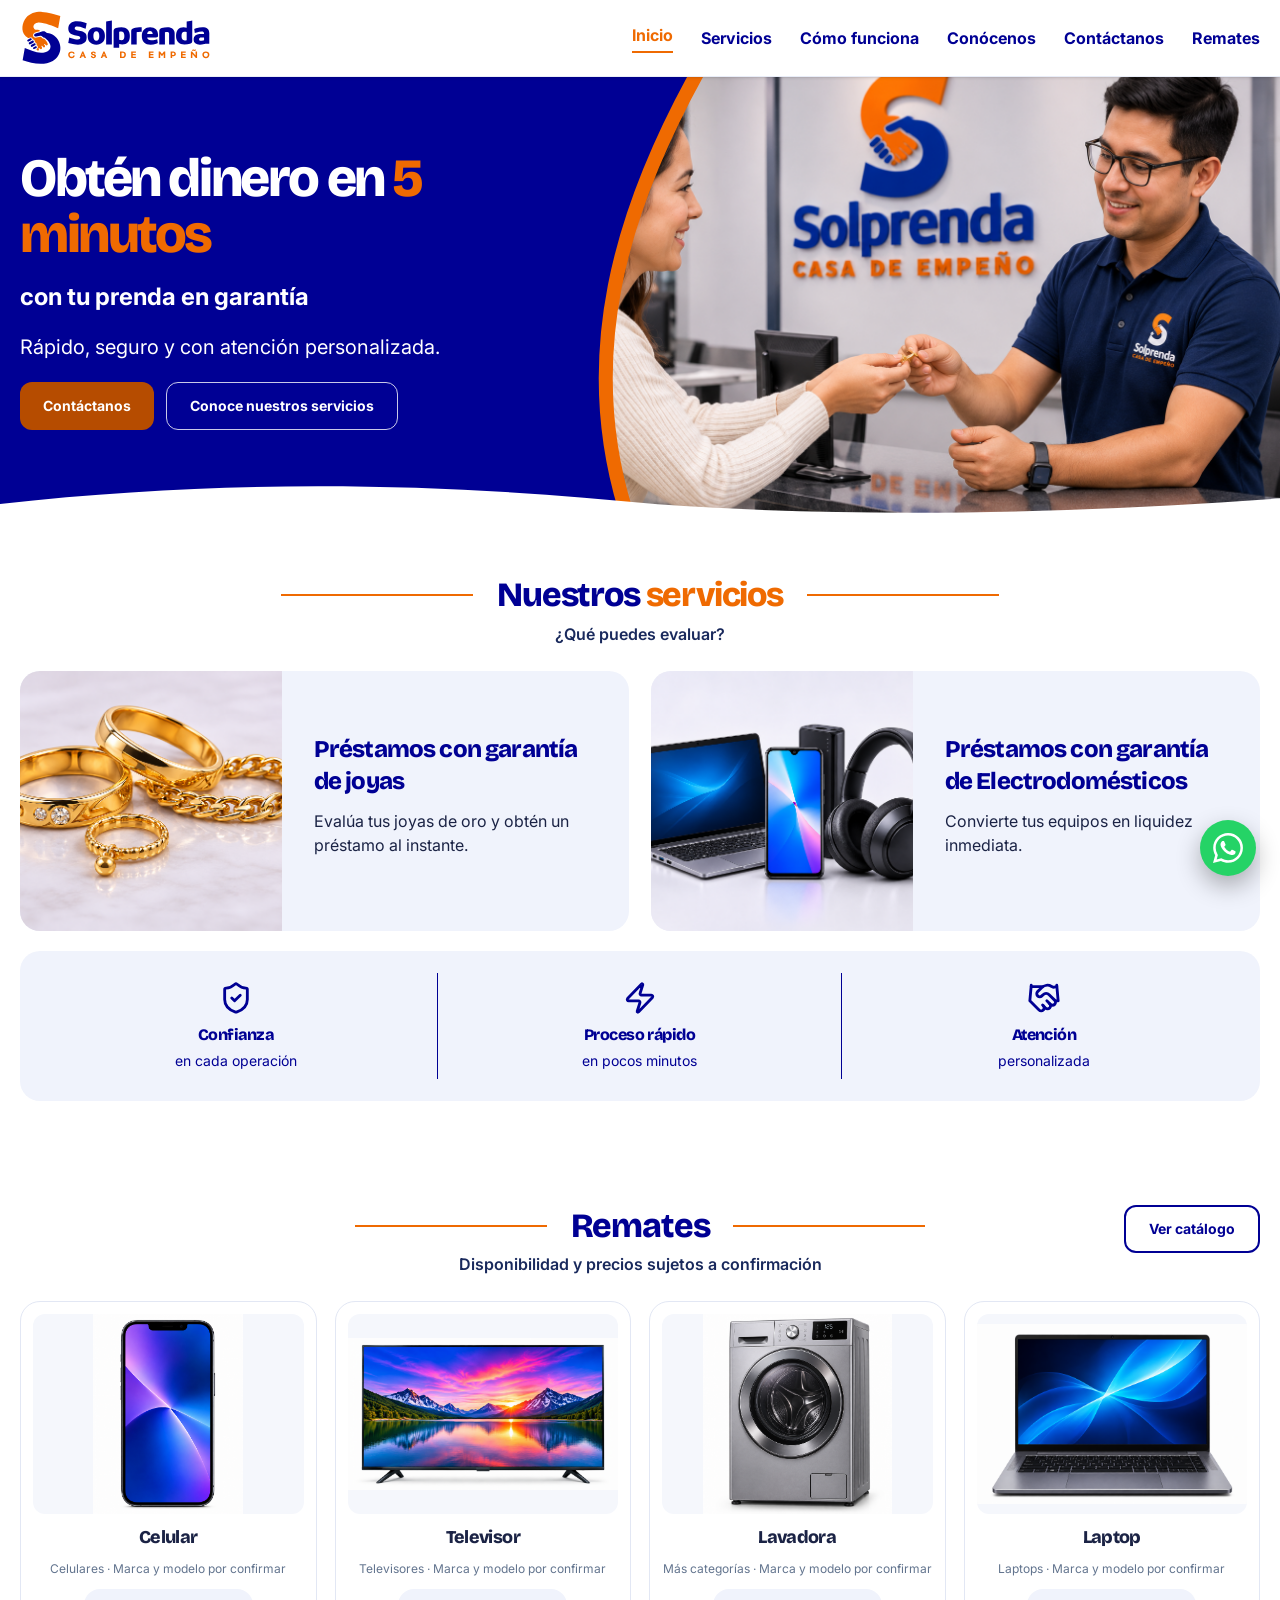
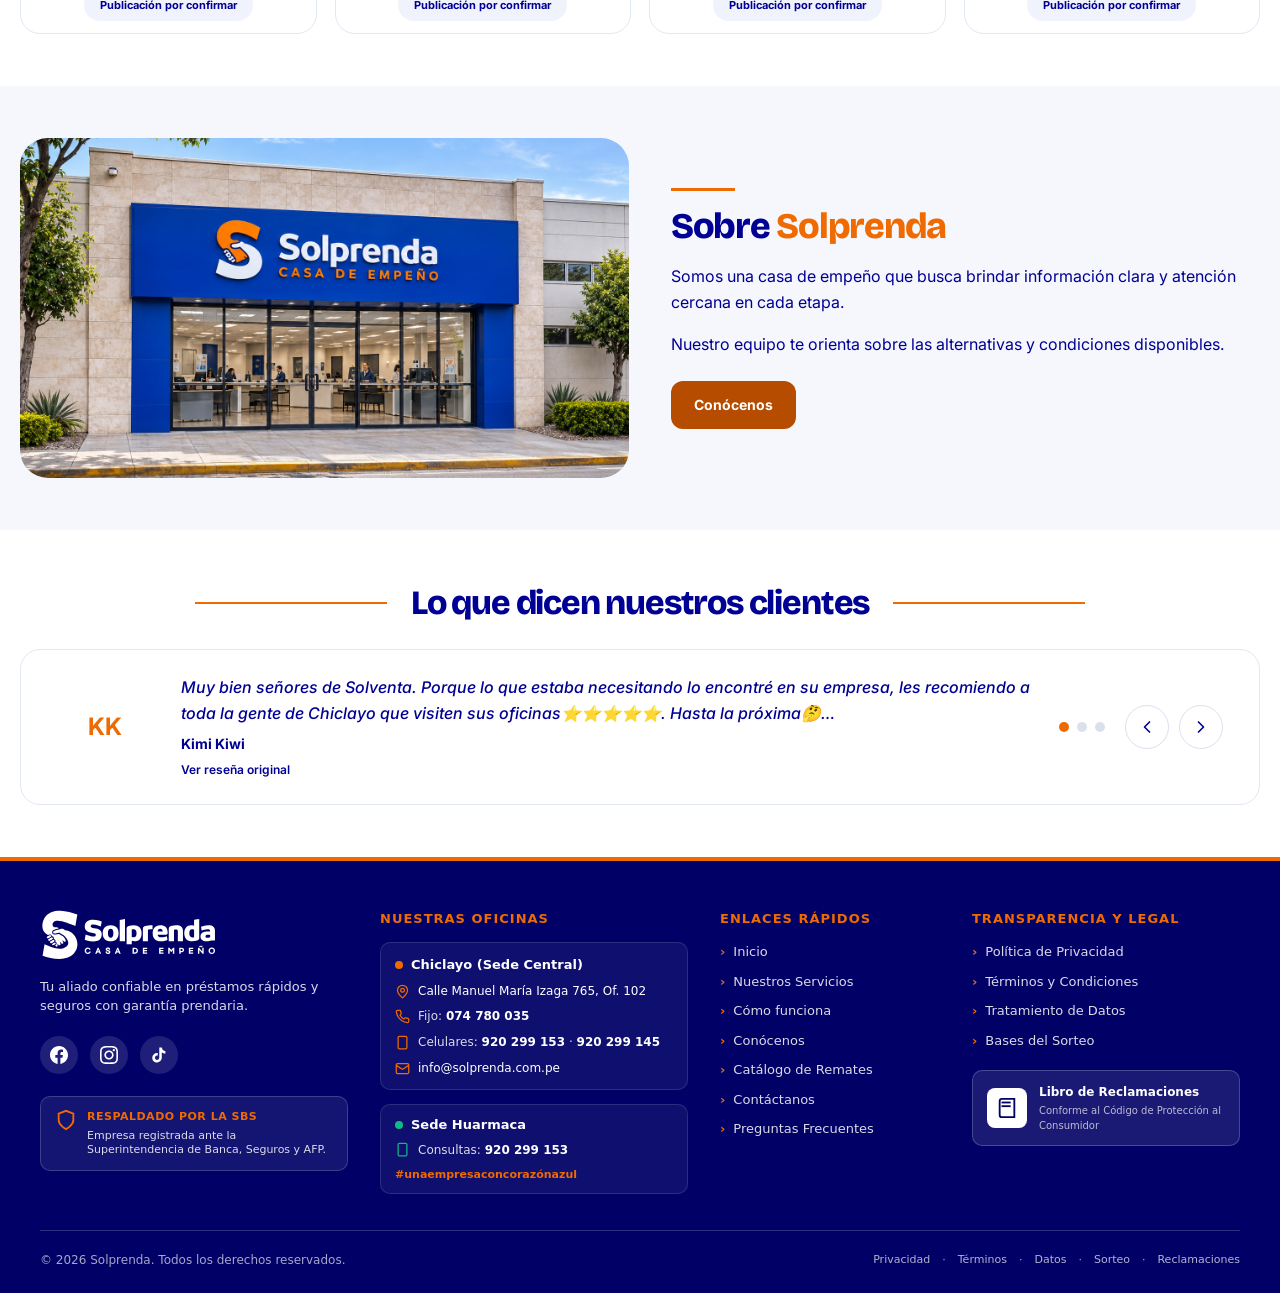
==== index.html @ 3ddfdcf8 "first commit" ====
<!DOCTYPE html><html lang="es-PE"> <head><meta charset="utf-8"><meta name="viewport" content="width=device-width,initial-scale=1"><meta name="description" content="Solprenda, casa de empeño. Conoce nuestros servicios y oficinas en Chiclayo."><meta name="theme-color" content="#000094"><link rel="icon" type="image/svg+xml" href="/images/ISOTIPO_S_color_blanco.svg"><title>Inicio | Solprenda</title><link rel="stylesheet" href="/_astro/como-funciona.B5iqqjGt.css">
<style>section[data-astro-cid-bbe6dxrz].hero{min-height:445px}section[data-astro-cid-bbe6dxrz].hero:after{display:none!important;content:none!important}.hero[data-astro-cid-bbe6dxrz] .hero-image[data-astro-cid-bbe6dxrz]{left:44%}.hero-divider-curve[data-astro-cid-bbe6dxrz]{position:absolute;inset:0;width:100%;height:100%;pointer-events:none;z-index:2;display:block}.hero-divider-fill[data-astro-cid-bbe6dxrz]{fill:var(--color-brand)}.hero-divider-line[data-astro-cid-bbe6dxrz]{stroke:var(--color-orange);stroke-width:14px;vector-effect:non-scaling-stroke}.hero[data-astro-cid-bbe6dxrz] .hero-content[data-astro-cid-bbe6dxrz]{min-height:445px;padding-top:40px;padding-bottom:58px}.hero-bottom-wave[data-astro-cid-bbe6dxrz]{position:absolute;bottom:-1px;left:0;width:100%;height:52px;pointer-events:none;z-index:4;display:block}@media(max-width:1024px){section[data-astro-cid-bbe6dxrz].hero{min-height:435px}.hero[data-astro-cid-bbe6dxrz] .hero-content[data-astro-cid-bbe6dxrz]{min-height:435px;padding-top:36px;padding-bottom:52px}.hero-bottom-wave[data-astro-cid-bbe6dxrz]{height:46px}.hero-divider-line[data-astro-cid-bbe6dxrz]{stroke-width:12px}}@media(max-width:768px){section[data-astro-cid-bbe6dxrz].hero{min-height:420px}.hero[data-astro-cid-bbe6dxrz] .hero-content[data-astro-cid-bbe6dxrz]{min-height:420px;padding-top:32px;padding-bottom:48px}.hero-bottom-wave[data-astro-cid-bbe6dxrz]{height:38px}.hero-divider-line[data-astro-cid-bbe6dxrz]{stroke-width:10px}}@media(max-width:680px){section[data-astro-cid-bbe6dxrz].hero{min-height:auto}.hero[data-astro-cid-bbe6dxrz] .hero-image[data-astro-cid-bbe6dxrz]{left:auto}.hero-divider-curve[data-astro-cid-bbe6dxrz]{display:none}.hero[data-astro-cid-bbe6dxrz] .hero-content[data-astro-cid-bbe6dxrz]{min-height:unset;padding-top:36px;padding-bottom:50px}.hero-bottom-wave[data-astro-cid-bbe6dxrz]{height:24px}}
</style></head> <body> <a href="#main" class="sr-only focus:not-sr-only focus:absolute focus:z-100 focus:bg-white focus:p-4">
Saltar al contenido
</a> <header class="site-header sticky top-0 z-50 bg-white border-b border-[#e9edf8] shadow-sm"> <div class="container-site flex h-19 items-center justify-between gap-5"> <a href="/" aria-label="Solprenda, ir al inicio" class="shrink-0"> <img src="/images/A_positivo_color_horizontal.svg" alt="Solprenda — Casa de empeño" class="w-45 lg:w-48.75 h-auto"> </a> <nav class="desktop-nav hidden lg:flex items-center gap-5 xl:gap-7" aria-label="Navegación principal"> <a href="/" aria-current="page" class="text-[14px] xl:text-[15px] font-bold text-brand hover:text-orange transition-colors text-orange border-b-2 border-orange pb-1">Inicio</a><a href="/servicios/" class="text-[14px] xl:text-[15px] font-bold text-brand hover:text-orange transition-colors">Servicios</a><a href="/como-funciona/" class="text-[14px] xl:text-[15px] font-bold text-brand hover:text-orange transition-colors">Cómo funciona</a><a href="/conocenos/" class="text-[14px] xl:text-[15px] font-bold text-brand hover:text-orange transition-colors">Conócenos</a><a href="/contactanos/" class="text-[14px] xl:text-[15px] font-bold text-brand hover:text-orange transition-colors">Contáctanos</a><a href="/remates/" class="text-[14px] xl:text-[15px] font-bold text-brand hover:text-orange transition-colors">Remates</a> </nav> <button id="menu-toggle" class="lg:hidden flex size-11 items-center justify-center rounded-xl bg-mist text-brand" aria-expanded="false" aria-controls="mobile-nav" aria-label="Abrir navegación"><svg xmlns="http://www.w3.org/2000/svg" stroke-width="2" width="26" height="26" stroke="currentColor" stroke-linecap="round" stroke-linejoin="round" fill="none" viewBox="0 0 24 24" strokeWidth="2" aria-hidden="true" class="lucide lucide-menu">  <path d="M4 5h16"></path> <path d="M4 12h16"></path> <path d="M4 19h16"></path>  </svg></button> </div> <nav id="mobile-nav" class="hidden lg:hidden bg-white border-t border-[#edf0f8] shadow-lg" aria-label="Navegación móvil"> <div class="container-site flex flex-col py-3"> <a href="/" class="px-3 py-3 font-bold text-brand border-b border-[#e8edf8] text-orange"> Inicio</a><a href="/servicios/" class="px-3 py-3 font-bold text-brand border-b border-[#e8edf8]"> Servicios</a><a href="/como-funciona/" class="px-3 py-3 font-bold text-brand border-b border-[#e8edf8]"> Cómo funciona</a><a href="/conocenos/" class="px-3 py-3 font-bold text-brand border-b border-[#e8edf8]"> Conócenos</a><a href="/contactanos/" class="px-3 py-3 font-bold text-brand border-b border-[#e8edf8]"> Contáctanos</a><a href="/remates/" class="px-3 py-3 font-bold text-brand border-b border-[#e8edf8]"> Remates</a> <a href="/contactanos/" class="btn btn-primary my-3">
Contáctanos
</a> </div> </nav> </header> <script type="module">const t=document.getElementById("menu-toggle"),n=document.getElementById("mobile-nav");t?.addEventListener("click",()=>{const e=t.getAttribute("aria-expanded")==="true";t.setAttribute("aria-expanded",String(!e)),n?.classList.toggle("hidden",e),t.setAttribute("aria-label",e?"Abrir navegación":"Cerrar navegación")});document.addEventListener("keydown",e=>{e.key==="Escape"&&(n?.classList.add("hidden"),t?.setAttribute("aria-expanded","false"))});</script> <main id="main">  <section class="hero" aria-labelledby="hero-title" data-astro-cid-bbe6dxrz> <div class="hero-image" style="background-image:url('/images/01-hero-photograph.png')" role="img" aria-label="Imagen ilustrativa relacionada con Solprenda" data-astro-cid-bbe6dxrz></div> <svg class="hero-divider-curve" viewBox="0 0 1440 445" fill="none" xmlns="http://www.w3.org/2000/svg" preserveAspectRatio="none" aria-hidden="true" focusable="false" data-astro-cid-bbe6dxrz> <path class="hero-divider-fill" d="M0,0 L785,-5 C702,128 644,282 710,450 L0,450 Z" data-astro-cid-bbe6dxrz></path> <path class="hero-divider-line" d="M785,-5 C702,128 644,282 710,450" fill="none" data-astro-cid-bbe6dxrz></path> </svg> <div class="container-site hero-content" data-astro-cid-bbe6dxrz> <div class="hero-copy" data-astro-cid-bbe6dxrz>  <h1 id="hero-title" data-astro-cid-bbe6dxrz> Obtén dinero en   <span class="orange" data-astro-cid-bbe6dxrz>5 minutos</span> </h1><p class="font-bold text-[clamp(17px,2vw,24px)]!" data-astro-cid-bbe6dxrz>con tu prenda en garantía</p><p data-astro-cid-bbe6dxrz>Rápido, seguro y con atención personalizada.</p><div class="flex flex-wrap gap-3 mt-5" data-astro-cid-bbe6dxrz>  <a href="/contactanos/" class="btn btn-primary"> Contáctanos  </a> <a href="/servicios/" class="btn btn-hero"> 
Conoce nuestros servicios
  </a>  </div> </div> </div> <svg class="hero-bottom-wave" viewBox="0 0 1440 60" fill="none" xmlns="http://www.w3.org/2000/svg" preserveAspectRatio="none" aria-hidden="true" focusable="false" data-astro-cid-bbe6dxrz> <path d="M0,38 C280,6 520,16 740,38.5 C960,54 1200,50 1440,31.5 L1440,60 L0,60 Z" fill="#ffffff" data-astro-cid-bbe6dxrz></path> </svg> </section>  <section class="container-site section-space"> <div class="mb-6"> <h2 class="
        section-heading 
        heading-font 
        text-2xl 
        md:text-[34px] 
        leading-tight 
        text-brand"> <span>Nuestros <span class="orange">servicios</span></span> </h2> <p class="section-subtitle text-sm md:text-base">¿Qué puedes evaluar?</p> </div> <div class="grid-two"> <article class="card-soft overflow-hidden grid md:grid-cols-[43%_57%]"> <div class="service-media min-h-51.25 md:min-h-65"> <img class="responsive-image" src="/images/01-servicio-joyas-photograph.png" alt="Imagen ilustrativa de Préstamos con garantía de joyas" loading="lazy"> </div> <div class="p-6 md:p-8 flex flex-col justify-center"> <div class="flex items-center gap-3 mb-3"> <h3 class="heading-font text-xl md:text-2xl text-brand">Préstamos con garantía de joyas</h3> </div><p class="text-sm md:text-base mb-3">Evalúa tus joyas de oro y obtén un préstamo al instante.</p> </div> </article> <article class="card-soft overflow-hidden grid md:grid-cols-[43%_57%]"> <div class="service-media min-h-51.25 md:min-h-65"> <img class="responsive-image" src="/images/01-servicio-electrodom-sticos-photograph.png" alt="Imagen ilustrativa de Préstamos con garantía de Electrodomésticos" loading="lazy"> </div> <div class="p-6 md:p-8 flex flex-col justify-center"> <div class="flex items-center gap-3 mb-3"> <h3 class="heading-font text-xl md:text-2xl text-brand">Préstamos con garantía de Electrodomésticos</h3> </div><p class="text-sm md:text-base mb-3">Convierte tus equipos en liquidez inmediata.</p> </div> </article> </div> <div class="mt-5"> <div class="text-brand feature-row" style="grid-template-columns: repeat(3, 1fr);"> <div class="flex flex-col items-center text-center py-2 px-3"> <svg xmlns="http://www.w3.org/2000/svg" stroke-width="2" width="34" height="34" stroke="currentColor" stroke-linecap="round" stroke-linejoin="round" fill="none" viewBox="0 0 24 24" strokeWidth="2" aria-hidden="true" class="lucide lucide-shield-check mb-2">  <path d="M20 13c0 5-3.5 7.5-7.66 8.95a1 1 0 0 1-.67-.01C7.5 20.5 4 18 4 13V6a1 1 0 0 1 1-1c2 0 4.5-1.2 6.24-2.72a1.17 1.17 0 0 1 1.52 0C14.51 3.81 17 5 19 5a1 1 0 0 1 1 1z"></path> <path d="m9 12 2 2 4-4"></path>  </svg> <h3 class="heading-font font-bold text-sm md:text-base">Confianza</h3> <p class="text-xs md:text-sm mt-1">en cada operación</p> </div><div class="flex flex-col items-center text-center py-2 px-3"> <svg xmlns="http://www.w3.org/2000/svg" stroke-width="2" width="34" height="34" stroke="currentColor" stroke-linecap="round" stroke-linejoin="round" fill="none" viewBox="0 0 24 24" strokeWidth="2" aria-hidden="true" class="lucide lucide-zap mb-2">  <path d="M4 14a1 1 0 0 1-.78-1.63l9.9-10.2a.5.5 0 0 1 .86.46l-1.92 6.02A1 1 0 0 0 13 10h7a1 1 0 0 1 .78 1.63l-9.9 10.2a.5.5 0 0 1-.86-.46l1.92-6.02A1 1 0 0 0 11 14z"></path>  </svg> <h3 class="heading-font font-bold text-sm md:text-base">Proceso rápido</h3> <p class="text-xs md:text-sm mt-1">en pocos minutos</p> </div><div class="flex flex-col items-center text-center py-2 px-3"> <svg xmlns="http://www.w3.org/2000/svg" stroke-width="2" width="34" height="34" stroke="currentColor" stroke-linecap="round" stroke-linejoin="round" fill="none" viewBox="0 0 24 24" strokeWidth="2" aria-hidden="true" class="lucide lucide-handshake mb-2">  <path d="m11 17 2 2a1 1 0 1 0 3-3"></path> <path d="m14 14 2.5 2.5a1 1 0 1 0 3-3l-3.88-3.88a3 3 0 0 0-4.24 0l-.88.88a1 1 0 1 1-3-3l2.81-2.81a5.79 5.79 0 0 1 7.06-.87l.47.28a2 2 0 0 0 1.42.25L21 4"></path> <path d="m21 3 1 11h-2"></path> <path d="M3 3 2 14l6.5 6.5a1 1 0 1 0 3-3"></path> <path d="M3 4h8"></path>  </svg> <h3 class="heading-font font-bold text-sm md:text-base">Atención</h3> <p class="text-xs md:text-sm mt-1">personalizada</p> </div> </div> </div> </section> <section class="container-site section-space"> <div class="relative"> <div class="mb-6"> <h2 class="
        section-heading 
        heading-font 
        text-2xl 
        md:text-[34px] 
        leading-tight 
        text-brand"> <span>Remates </span> </h2> <p class="section-subtitle text-sm md:text-base">Disponibilidad y precios sujetos a confirmación</p> </div> <div class="md:absolute md:right-0 md:top-0 flex justify-center mb-5"> <a href="/remates/" class="btn btn-outline"> Ver catálogo  </a> </div> </div> <div class="grid-four"> <article class="rounded-[20px] border border-[#e2e7f4] bg-white p-3 flex flex-col items-center text-center gap-3 hover:shadow-lg transition-shadow"> <img src="/images/06-product-card-celular-provisional-photograph.png" alt="Referencia visual: Celular" class="w-full h-42.5 md:h-50 object-contain rounded-xl bg-[#f5f7fc]" loading="lazy"> <h3 class="heading-font text-lg leading-tight">Celular</h3><p class="text-xs text-slate-500"> Celulares · Marca y modelo por confirmar
</p><span class="rounded-full bg-mist px-4 py-2 text-[11px] font-bold text-brand">Publicación por confirmar</span> </article><article class="rounded-[20px] border border-[#e2e7f4] bg-white p-3 flex flex-col items-center text-center gap-3 hover:shadow-lg transition-shadow"> <img src="/images/06-product-card-televisor-provisional-photograph.png" alt="Referencia visual: Televisor" class="w-full h-42.5 md:h-50 object-contain rounded-xl bg-[#f5f7fc]" loading="lazy"> <h3 class="heading-font text-lg leading-tight">Televisor</h3><p class="text-xs text-slate-500"> Televisores · Marca y modelo por confirmar
</p><span class="rounded-full bg-mist px-4 py-2 text-[11px] font-bold text-brand">Publicación por confirmar</span> </article><article class="rounded-[20px] border border-[#e2e7f4] bg-white p-3 flex flex-col items-center text-center gap-3 hover:shadow-lg transition-shadow"> <img src="/images/06-product-card-lavadora-provisional-photograph.png" alt="Referencia visual: Lavadora" class="w-full h-42.5 md:h-50 object-contain rounded-xl bg-[#f5f7fc]" loading="lazy"> <h3 class="heading-font text-lg leading-tight">Lavadora</h3><p class="text-xs text-slate-500"> Más categorías · Marca y modelo por confirmar
</p><span class="rounded-full bg-mist px-4 py-2 text-[11px] font-bold text-brand">Publicación por confirmar</span> </article><article class="rounded-[20px] border border-[#e2e7f4] bg-white p-3 flex flex-col items-center text-center gap-3 hover:shadow-lg transition-shadow"> <img src="/images/06-product-card-laptop-provisional-photograph.png" alt="Referencia visual: Laptop" class="w-full h-42.5 md:h-50 object-contain rounded-xl bg-[#f5f7fc]" loading="lazy"> <h3 class="heading-font text-lg leading-tight">Laptop</h3><p class="text-xs text-slate-500"> Laptops · Marca y modelo por confirmar
</p><span class="rounded-full bg-mist px-4 py-2 text-[11px] font-bold text-brand">Publicación por confirmar</span> </article> </div> </section> <section class="bg-[#f6f7fd] section-space"> <div class="container-site grid-two items-center"> <div class="overflow-hidden rounded-[28px] h-77.5 md:h-85"> <img class="responsive-image" src="/images/01-about-photograph.png" alt="Referencia visual de sede de Solprenda" loading="lazy"> </div> <div class="md:pl-5 text-brand"> <div class="h-0.75 w-16 bg-orange mb-4"></div> <h2 class="heading-font text-3xl md:text-4xl mb-4 ">
Sobre <span class="orange">Solprenda</span> </h2> <p class="mb-4 leading-relaxed">
Somos una casa de empeño que busca brindar información clara y
          atención cercana en cada etapa.
</p> <p class="mb-6 leading-relaxed">
Nuestro equipo te orienta sobre las alternativas y condiciones
          disponibles.
</p> <a href="/conocenos/" class="btn btn-primary"> Conócenos  </a> </div> </div> </section> <section class="container-site section-space" aria-labelledby="testimonials-title"> <div id="testimonials-title"> <div class="mb-6"> <h2 class="
        section-heading 
        heading-font 
        text-2xl 
        md:text-[34px] 
        leading-tight 
        text-brand"> <span>Lo que dicen nuestros clientes </span> </h2>  </div> </div> <div class="testimonial-slider mt-6 rounded-[20px] bg-white border border-[#e2e7f4] shadow-md px-5 py-5 md:px-9 md:py-6" aria-roledescription="carrusel" aria-label="Reseñas de clientes"> <div class="flex flex-col items-center gap-6 md:flex-row md:gap-7"> <!-- Retrato --> <div class="flex size-24 shrink-0 items-center justify-center overflow-hidden rounded-full bg-[#fdf2e9] border-2 border-orange md:size-24"> <span id="review-initials" class="text-2xl font-bold font-display text-orange">KK</span> <img id="review-avatar" class="hidden h-full w-full object-cover" alt=""> </div> <!-- Contenido --> <div class="min-w-0 flex-1 text-center md:text-left" aria-live="polite" aria-atomic="true"> <blockquote id="review-quote" class="text-[15px] font-medium italic leading-relaxed text-brand md:text-base">
Consulta esta reseña directamente en Google Maps.
</blockquote> <p id="review-author" class="mt-2 text-sm font-bold text-brand">
Reseña de Google Maps
</p> <a id="review-source" href="https://maps.app.goo.gl/7muFd5yNLTK7e8pCA" target="_blank" rel="noopener noreferrer" class="mt-2 inline-block text-xs font-semibold text-brand underline underline-offset-2 hover:text-orange">
Ver reseña original
</a> </div> <!-- Controles --> <div class="flex shrink-0 items-center gap-5"> <div id="review-dots" class="flex items-center gap-2" aria-label="Seleccionar reseña"> <button type="button" class="review-dot size-2.5 rounded-full transition-all bg-orange" data-index="0" aria-label="Mostrar reseña 1" aria-current="true"></button><button type="button" class="review-dot size-2.5 rounded-full transition-all bg-[#dbe0ed]" data-index="1" aria-label="Mostrar reseña 2"></button><button type="button" class="review-dot size-2.5 rounded-full transition-all bg-[#dbe0ed]" data-index="2" aria-label="Mostrar reseña 3"></button> </div> <div class="flex gap-2.5"> <button id="review-prev" type="button" aria-label="Reseña anterior" class="flex size-11 items-center justify-center rounded-full border border-[#dbe0ed] bg-white text-brand transition hover:bg-[#e3e9f8] focus-visible:outline-2 focus-visible:outline-offset-2 focus-visible:outline-brand"> <svg viewBox="0 0 24 24" fill="none" stroke="currentColor" stroke-width="2" class="size-5" width="20" height="20" style="width: 20px; height: 20px; min-width: 20px; min-height: 20px;" aria-hidden="true"> <path d="m15 18-6-6 6-6" stroke-linecap="round" stroke-linejoin="round"></path> </svg> </button> <button id="review-next" type="button" aria-label="Reseña siguiente" class="flex size-11 items-center justify-center rounded-full border border-[#dbe0ed] bg-white text-brand transition hover:bg-[#e3e9f8] focus-visible:outline-2 focus-visible:outline-offset-2 focus-visible:outline-brand"> <svg viewBox="0 0 24 24" fill="none" stroke="currentColor" stroke-width="2" class="size-5" width="20" height="20" style="width: 20px; height: 20px; min-width: 20px; min-height: 20px;" aria-hidden="true"> <path d="m9 18 6-6-6-6" stroke-linecap="round" stroke-linejoin="round"></path> </svg> </button> </div> </div> </div> </div> </section> <script>(function(){const reviews = [{"quote":"Muy bien señores de Solventa. Porque lo que estaba necesitando lo encontré en su empresa, les recomiendo a toda la gente de Chiclayo que visiten sus oficinas⭐⭐⭐⭐⭐. Hasta la próxima🤔…","author":"Kimi Kiwi","url":"https://maps.app.goo.gl/7muFd5yNLTK7e8pCA"},{"quote":"Excelente servicio, productos totalmente garantizados y dinero al instante!!! Una gran empresa.","author":"Diana Carolina Barandiaran Campos","url":"https://maps.app.goo.gl/ZhHxSgDUWLCY8bCE9"},{"quote":"Excelente servicio... Lo recomiendo 👍👍👍…","author":"Fiorela Rosalinda Rodriguez Rodriguez","url":"https://maps.app.goo.gl/7SQvps4udEz3kEpa7"}];

  // Se ejecuta para esta instancia del componente.
  const root = document.querySelector(".testimonial-slider");

  if (root) {
    const quote = root.querySelector("#review-quote");
    const author = root.querySelector("#review-author");
    const source = root.querySelector("#review-source");
    const avatar = root.querySelector("#review-avatar");
    const initials = root.querySelector("#review-initials");
    const dots = [...root.querySelectorAll(".review-dot")];

    let currentIndex = 0;

    function render(index) {
      currentIndex = (index + reviews.length) % reviews.length;
      const review = reviews[currentIndex];

      quote.textContent =
        review.quote || "Consulta esta reseña directamente en Google Maps.";

      author.textContent = review.author || "Reseña de Google Maps";
      source.href = review.url;

      if (initials) {
        const parts = (review.author || "").trim().split(/\s+/);
        initials.textContent = parts.map(p => p[0]).filter(Boolean).slice(0, 2).join("").toUpperCase() || "SP";
      }

      if (review.photo) {
        avatar.src = review.photo;
        avatar.alt = review.author ? `Foto de ${review.author}` : "";
        avatar.classList.remove("hidden");
        if (initials) initials.classList.add("hidden");
      } else {
        avatar.removeAttribute("src");
        avatar.classList.add("hidden");
        if (initials) initials.classList.remove("hidden");
      }

      
      dots.forEach((dot, i) => {
        const active = i === currentIndex;

        dot.classList.toggle("bg-orange", active);
        dot.classList.toggle("bg-[#dbe0ed]", !active);

        if (active) {
          dot.setAttribute("aria-current", "true");
        } else {
          dot.removeAttribute("aria-current");
        }
      });
    }

    root.querySelector("#review-prev")
      .addEventListener("click", () => render(currentIndex - 1));

    root.querySelector("#review-next")
      .addEventListener("click", () => render(currentIndex + 1));

    dots.forEach((dot, index) => {
      dot.addEventListener("click", () => render(index));
    });

    render(0);
  }
})();</script>  </main> <footer style="background-color: #000066; color: #ffffff; padding: 48px 20px 24px 20px; border-top: 4px solid #ef6a01; font-family: system-ui, -apple-system, sans-serif;">
  <div style="max-width: 1200px; margin: 0 auto;">
    
    <!-- GRID DE 4 COLUMNAS -->
    <div style="display: flex; flex-wrap: wrap; justify-content: space-between; gap: 32px; padding-bottom: 36px; border-bottom: 1px solid rgba(255,255,255,0.18);">
      
      <!-- COLUMNA 1: LOGO, DESCRIPCIÓN, REDES Y SBS -->
      <div style="flex: 1 1 260px; max-width: 320px; display: flex; flex-direction: column; gap: 16px;">
        <a href="/" aria-label="Solprenda Inicio" style="display: inline-block;">
          <img src="/images/B_negativo_azul_horizontal.svg" alt="Solprenda — Casa de empeño" width="180" height="40" style="width: 180px; max-width: 100%; height: auto; filter: brightness(0) invert(1); display: block;">
        </a>
        <p style="font-size: 13px; line-height: 1.5; color: rgba(255,255,255,0.85); margin: 0;">
          Tu aliado confiable en préstamos rápidos y seguros con garantía prendaria.
        </p>
        
        <!-- Redes Sociales -->
        <div style="display: flex; align-items: center; gap: 12px; margin-top: 4px;">
          <a href="https://facebook.com" target="_blank" rel="noopener noreferrer" aria-label="Facebook" style="width: 38px; height: 38px; border-radius: 50%; background-color: rgba(255,255,255,0.12); display: flex; align-items: center; justify-content: center; text-decoration: none;">
            <svg width="18" height="18" style="width: 18px; height: 18px; fill: #ffffff; display: block;" viewBox="0 0 24 24"><path d="M24 12.073c0-6.627-5.373-12-12-12s-12 5.373-12 12c0 5.99 4.388 10.954 10.125 11.854v-8.385H7.078v-3.47h3.047V9.43c0-3.007 1.792-4.669 4.533-4.669 1.312 0 2.686.235 2.686.235v2.953H15.83c-1.491 0-1.956.925-1.956 1.874v2.25h3.328l-.532 3.47h-2.796v8.385C19.612 23.027 24 18.062 24 12.073z"/></svg>
          </a>
          <a href="https://instagram.com" target="_blank" rel="noopener noreferrer" aria-label="Instagram" style="width: 38px; height: 38px; border-radius: 50%; background-color: rgba(255,255,255,0.12); display: flex; align-items: center; justify-content: center; text-decoration: none;">
            <svg width="18" height="18" style="width: 18px; height: 18px; fill: #ffffff; display: block;" viewBox="0 0 24 24"><path d="M12 2.163c3.204 0 3.584.012 4.85.07 3.252.148 4.771 1.691 4.919 4.919.058 1.265.069 1.645.069 4.849 0 3.205-.012 3.584-.069 4.849-.149 3.225-1.664 4.771-4.919 4.919-1.266.058-1.644.07-4.85.07-3.204 0-3.584-.012-4.849-.07-3.26-.149-4.771-1.699-4.919-4.92-.058-1.265-.07-1.644-.07-4.849 0-3.204.013-3.583.07-4.849.149-3.227 1.664-4.771 4.919-4.919 1.266-.057 1.645-.069 4.849-.069zm0-2.163c-3.259 0-3.667.014-4.947.072-4.358.2-6.78 2.618-6.98 6.98-.059 1.281-.073 1.689-.073 4.948 0 3.259.014 3.668.072 4.948.2 4.358 2.618 6.78 6.98 6.98 1.281.058 1.689.072 4.948.072 3.259 0 3.668-.014 4.948-.072 4.354-.2 6.782-2.618 6.979-6.98.059-1.28.073-1.689.073-4.948 0-3.259-.014-3.667-.072-4.947-.196-4.354-2.617-6.78-6.979-6.98-1.281-.059-1.69-.073-4.949-.073zm0 5.838c-3.403 0-6.162 2.759-6.162 6.162s2.759 6.163 6.162 6.163 6.162-2.759 6.162-6.163c0-3.403-2.759-6.162-6.162-6.162zm0 10.162c-2.209 0-4-1.79-4-4 0-2.209 1.791-4 4-4s4 1.791 4 4c0 2.21-1.791 4-4 4zm6.406-11.845c-.796 0-1.441.645-1.441 1.44s.645 1.44 1.441 1.44c.795 0 1.439-.645 1.439-1.44s-.644-1.44-1.439-1.44z"/></svg>
          </a>
          <a href="https://tiktok.com" target="_blank" rel="noopener noreferrer" aria-label="TikTok" style="width: 38px; height: 38px; border-radius: 50%; background-color: rgba(255,255,255,0.12); display: flex; align-items: center; justify-content: center; text-decoration: none;">
            <svg width="18" height="18" style="width: 18px; height: 18px; fill: #ffffff; display: block;" viewBox="0 0 24 24"><path d="M19.59 6.69a4.83 4.83 0 0 1-3.77-4.25V2h-3.45v13.67a2.89 2.89 0 0 1-5.2 1.74 2.89 2.89 0 0 1 2.31-4.64c.298 0 .591.044.87.13V9.4a6.33 6.33 0 0 0-1-.08A6.34 6.34 0 0 0 3 15.66a6.34 6.34 0 0 0 10.82 4.49 6.3 6.3 0 0 0 1.87-4.49V8.69a8.18 8.18 0 0 0 4.79 1.54V6.78a4.85 4.85 0 0 1-.89-.09z"/></svg>
          </a>
        </div>
        
        <!-- Recuadro SBS -->
        <div style="margin-top: 6px; padding: 12px 14px; border-radius: 10px; background-color: rgba(255,255,255,0.08); border: 1px solid rgba(255,255,255,0.18); display: flex; align-items: flex-start; gap: 10px;">
          <svg width="22" height="22" style="width: 22px; height: 22px; min-width: 22px; color: #ef6a01; flex-shrink: 0;" viewBox="0 0 24 24" fill="none" stroke="currentColor" stroke-width="2"><path d="M12 22s8-4 8-10V5l-8-3-8 3v7c0 6 8 10 8 10z"/></svg>
          <div>
            <p style="margin: 0; font-size: 11px; font-weight: 700; text-transform: uppercase; letter-spacing: 0.5px; color: #ef6a01;">Respaldado por la SBS</p>
            <p style="margin: 4px 0 0 0; font-size: 11px; color: rgba(255,255,255,0.85); line-height: 1.3;">Empresa registrada ante la Superintendencia de Banca, Seguros y AFP.</p>
          </div>
        </div>
      </div>

      <!-- COLUMNA 2: SEDES Y CONTACTO -->
      <div style="flex: 1 1 260px; max-width: 320px; display: flex; flex-direction: column; gap: 14px;">
        <h3 style="margin: 0; font-size: 13px; font-weight: 700; text-transform: uppercase; letter-spacing: 1px; color: #ef6a01;">
          Nuestras Oficinas
        </h3>

        <!-- Sede Chiclayo -->
        <div style="padding: 12px 14px; border-radius: 10px; background-color: rgba(255,255,255,0.06); border: 1px solid rgba(255,255,255,0.12); display: flex; flex-direction: column; gap: 8px;">
          <p style="margin: 0; font-size: 13px; font-weight: 700; color: #ffffff; display: flex; align-items: center; gap: 8px;">
            <span style="width: 8px; height: 8px; border-radius: 50%; background-color: #ef6a01; display: inline-block;"></span>
            Chiclayo (Sede Central)
          </p>
          <p style="margin: 0; font-size: 12px; color: rgba(255,255,255,0.85); display: flex; align-items: flex-start; gap: 8px; line-height: 1.4;">
            <svg width="15" height="15" style="width: 15px; height: 15px; min-width: 15px; flex-shrink: 0; margin-top: 1px; stroke: #ef6a01;" viewBox="0 0 24 24" fill="none" stroke="currentColor" stroke-width="2"><path d="M20 10c0 4.993-5.539 10.193-7.399 11.799a1 1 0 0 1-1.202 0C9.539 20.193 4 14.993 4 10a8 8 0 0 1 16 0"></path><circle cx="12" cy="10" r="3"></circle></svg>
            <a href="https://maps.app.goo.gl/7muFd5yNLTK7e8pCA" target="_blank" rel="noopener noreferrer" style="color: #ffffff; text-decoration: none;">Calle Manuel María Izaga 765, Of. 102</a>
          </p>
          <p style="margin: 0; font-size: 12px; color: rgba(255,255,255,0.85); display: flex; align-items: center; gap: 8px;">
            <svg width="15" height="15" style="width: 15px; height: 15px; min-width: 15px; flex-shrink: 0; stroke: #ef6a01;" viewBox="0 0 24 24" fill="none" stroke="currentColor" stroke-width="2"><path d="M22 16.92v3a2 2 0 0 1-2.18 2 19.79 19.79 0 0 1-8.63-3.07 19.5 19.5 0 0 1-6-6 19.79 19.79 0 0 1-3.07-8.67A2 2 0 0 1 4.11 2h3a2 2 0 0 1 2 1.72 12.84 12.84 0 0 0 .7 2.81 2 2 0 0 1-.45 2.11L8.09 9.91a16 16 0 0 0 6 6l1.27-1.27a2 2 0 0 1 2.11-.45 12.84 12.84 0 0 0 2.81.7A2 2 0 0 1 22 16.92z"></path></svg>
            <span>Fijo: <a href="tel:074780035" style="color: #ffffff; text-decoration: none; font-weight: 600;">074 780 035</a></span>
          </p>
          <p style="margin: 0; font-size: 12px; color: rgba(255,255,255,0.85); display: flex; align-items: center; gap: 8px;">
            <svg width="15" height="15" style="width: 15px; height: 15px; min-width: 15px; flex-shrink: 0; stroke: #ef6a01;" viewBox="0 0 24 24" fill="none" stroke="currentColor" stroke-width="2"><rect width="14" height="20" x="5" y="2" rx="2" ry="2"></rect><path d="M12 18h.01"></path></svg>
            <span>Celulares: <a href="tel:920299153" style="color: #ffffff; text-decoration: none; font-weight: 600;">920 299 153</a> · <a href="tel:920299145" style="color: #ffffff; text-decoration: none; font-weight: 600;">920 299 145</a></span>
          </p>
          <p style="margin: 0; font-size: 12px; color: rgba(255,255,255,0.85); display: flex; align-items: center; gap: 8px;">
            <svg width="15" height="15" style="width: 15px; height: 15px; min-width: 15px; flex-shrink: 0; stroke: #ef6a01;" viewBox="0 0 24 24" fill="none" stroke="currentColor" stroke-width="2"><path d="m22 7-8.991 5.727a2 2 0 0 1-2.009 0L2 7"></path><rect x="2" y="4" width="20" height="16" rx="2"></rect></svg>
            <a href="mailto:info@solprenda.com.pe" style="color: #ffffff; text-decoration: none;">info@solprenda.com.pe</a>
          </p>
        </div>

        <!-- Sede Huarmaca -->
        <div style="padding: 10px 14px; border-radius: 10px; background-color: rgba(255,255,255,0.06); border: 1px solid rgba(255,255,255,0.12); display: flex; flex-direction: column; gap: 6px;">
          <p style="margin: 0; font-size: 13px; font-weight: 700; color: #ffffff; display: flex; align-items: center; gap: 8px;">
            <span style="width: 8px; height: 8px; border-radius: 50%; background-color: #10b981; display: inline-block;"></span>
            Sede Huarmaca
          </p>
          <p style="margin: 0; font-size: 12px; color: rgba(255,255,255,0.85); display: flex; align-items: center; gap: 8px;">
            <svg width="15" height="15" style="width: 15px; height: 15px; min-width: 15px; flex-shrink: 0; stroke: #10b981;" viewBox="0 0 24 24" fill="none" stroke="currentColor" stroke-width="2"><rect width="14" height="20" x="5" y="2" rx="2" ry="2"></rect><path d="M12 18h.01"></path></svg>
            <span>Consultas: <a href="https://wa.me/51920299153" target="_blank" style="color: #ffffff; text-decoration: none; font-weight: 600;">920 299 153</a></span>
          </p>
          <span style="font-size: 11px; font-weight: 700; color: #ef6a01; margin-top: 2px;">#unaempresaconcorazónazul</span>
        </div>
      </div>

      <!-- COLUMNA 3: ENLACES RÁPIDOS -->
      <div style="flex: 1 1 180px; max-width: 220px; display: flex; flex-direction: column; gap: 14px;">
        <h3 style="margin: 0; font-size: 13px; font-weight: 700; text-transform: uppercase; letter-spacing: 1px; color: #ef6a01;">
          Enlaces Rápidos
        </h3>
        <nav style="display: flex; flex-direction: column; gap: 10px; font-size: 13px;">
          <a href="/" style="color: rgba(255,255,255,0.85); text-decoration: none; display: flex; align-items: center; gap: 8px;"><span style="color: #ef6a01; font-weight: bold;">›</span> Inicio</a>
          <a href="/servicios/" style="color: rgba(255,255,255,0.85); text-decoration: none; display: flex; align-items: center; gap: 8px;"><span style="color: #ef6a01; font-weight: bold;">›</span> Nuestros Servicios</a>
          <a href="/como-funciona/" style="color: rgba(255,255,255,0.85); text-decoration: none; display: flex; align-items: center; gap: 8px;"><span style="color: #ef6a01; font-weight: bold;">›</span> Cómo funciona</a>
          <a href="/conocenos/" style="color: rgba(255,255,255,0.85); text-decoration: none; display: flex; align-items: center; gap: 8px;"><span style="color: #ef6a01; font-weight: bold;">›</span> Conócenos</a>
          <a href="/remates/" style="color: rgba(255,255,255,0.85); text-decoration: none; display: flex; align-items: center; gap: 8px;"><span style="color: #ef6a01; font-weight: bold;">›</span> Catálogo de Remates</a>
          <a href="/contactanos/" style="color: rgba(255,255,255,0.85); text-decoration: none; display: flex; align-items: center; gap: 8px;"><span style="color: #ef6a01; font-weight: bold;">›</span> Contáctanos</a>
          <a href="/preguntas-frecuentes/" style="color: rgba(255,255,255,0.85); text-decoration: none; display: flex; align-items: center; gap: 8px;"><span style="color: #ef6a01; font-weight: bold;">›</span> Preguntas Frecuentes</a>
        </nav>
      </div>

      <!-- COLUMNA 4: TRANSPARENCIA Y LIBRO DE RECLAMACIONES -->
      <div style="flex: 1 1 220px; max-width: 280px; display: flex; flex-direction: column; gap: 14px;">
        <h3 style="margin: 0; font-size: 13px; font-weight: 700; text-transform: uppercase; letter-spacing: 1px; color: #ef6a01;">
          Transparencia y Legal
        </h3>
        <nav style="display: flex; flex-direction: column; gap: 10px; font-size: 13px;">
          <a href="/politica-privacidad/" style="color: rgba(255,255,255,0.85); text-decoration: none; display: flex; align-items: center; gap: 8px;"><span style="color: #ef6a01; font-weight: bold;">›</span> Política de Privacidad</a>
          <a href="/terminos-condiciones/" style="color: rgba(255,255,255,0.85); text-decoration: none; display: flex; align-items: center; gap: 8px;"><span style="color: #ef6a01; font-weight: bold;">›</span> Términos y Condiciones</a>
          <a href="/tratamiento-de-datos/" style="color: rgba(255,255,255,0.85); text-decoration: none; display: flex; align-items: center; gap: 8px;"><span style="color: #ef6a01; font-weight: bold;">›</span> Tratamiento de Datos</a>
          <a href="/bases-del-sorteo/" style="color: rgba(255,255,255,0.85); text-decoration: none; display: flex; align-items: center; gap: 8px;"><span style="color: #ef6a01; font-weight: bold;">›</span> Bases del Sorteo</a>
        </nav>

        <!-- Libro de Reclamaciones -->
        <a href="/libro-reclamaciones/" style="margin-top: 6px; padding: 12px 14px; border-radius: 10px; background-color: rgba(255,255,255,0.1); border: 1px solid rgba(255,255,255,0.2); display: flex; align-items: center; gap: 12px; text-decoration: none;">
          <div style="width: 40px; height: 40px; min-width: 40px; border-radius: 8px; background-color: #ffffff; display: flex; align-items: center; justify-content: center; flex-shrink: 0;">
            <svg width="22" height="22" style="width: 22px; height: 22px; color: #000066;" viewBox="0 0 24 24" fill="none" stroke="currentColor" stroke-width="2"><path d="M4 19.5v-15A2.5 2.5 0 0 1 6.5 2H20v20H6.5a2.5 2.5 0 0 1-2.5-2.5Z"></path><path d="M6 6h10"></path><path d="M6 10h10"></path></svg>
          </div>
          <div>
            <p style="margin: 0; font-size: 12px; font-weight: 700; color: #ffffff;">Libro de Reclamaciones</p>
            <p style="margin: 2px 0 0 0; font-size: 10px; color: rgba(255,255,255,0.7);">Conforme al Código de Protección al Consumidor</p>
          </div>
        </a>
      </div>

    </div>

    <!-- SUB-FOOTER DE DERECHOS -->
    <div style="padding-top: 20px; display: flex; flex-wrap: wrap; justify-content: space-between; align-items: center; gap: 16px; font-size: 12px; color: rgba(255,255,255,0.65);">
      <p style="margin: 0;">© 2026 Solprenda. Todos los derechos reservados.</p>
      <div style="display: flex; flex-wrap: wrap; align-items: center; gap: 12px; font-size: 11px;">
        <a href="/politica-privacidad/" style="color: rgba(255,255,255,0.7); text-decoration: none;">Privacidad</a>
        <span>·</span>
        <a href="/terminos-condiciones/" style="color: rgba(255,255,255,0.7); text-decoration: none;">Términos</a>
        <span>·</span>
        <a href="/tratamiento-de-datos/" style="color: rgba(255,255,255,0.7); text-decoration: none;">Datos</a>
        <span>·</span>
        <a href="/bases-del-sorteo/" style="color: rgba(255,255,255,0.7); text-decoration: none;">Sorteo</a>
        <span>·</span>
        <a href="/libro-reclamaciones/" style="color: rgba(255,255,255,0.7); text-decoration: none;">Reclamaciones</a>
      </div>
    </div>

  </div>
</footer>

<!-- Botón flotante de WhatsApp en la esquina inferior derecha -->
<aside class="wsp-float" style="position: fixed; bottom: 24px; right: 24px; z-index: 9999;">
  <a href="https://wa.me/51920299153?text=Hola%20Solprenda,%20deseo%20recibir%20informaci%C3%B3n" target="_blank" rel="noopener noreferrer" aria-label="Contactar por WhatsApp" class="wsp-float-btn" style="width: 56px; height: 56px; min-width: 56px; min-height: 56px; border-radius: 9999px; background: #25D366; display: flex; align-items: center; justify-content: center; box-shadow: 0 10px 25px rgba(0,0,0,0.3); text-decoration: none;">
    <svg class="wsp-float-svg" width="30" height="30" style="width: 30px; height: 30px; fill: #ffffff; display: block;" viewBox="0 0 24 24"><path d="M17.472 14.382c-.297-.149-1.758-.867-2.03-.967-.273-.099-.471-.148-.67.15-.197.297-.767.966-.94 1.164-.173.199-.347.223-.644.075-.297-.15-1.255-.463-2.39-1.475-.883-.788-1.48-1.761-1.653-2.059-.173-.297-.018-.458.13-.606.134-.133.298-.347.446-.52.149-.174.198-.298.298-.497.099-.198.05-.371-.025-.52-.075-.149-.669-1.612-.916-2.207-.242-.579-.487-.5-.669-.51-.173-.008-.371-.01-.57-.01-.198 0-.52.074-.792.372-.272.297-1.04 1.016-1.04 2.479 0 1.462 1.065 2.875 1.213 3.074.149.198 2.096 3.2 5.077 4.487.709.306 1.262.489 1.694.625.712.227 1.36.195 1.871.118.571-.085 1.758-.719 2.006-1.413.248-.694.248-1.289.173-1.413-.074-.124-.272-.198-.57-.347m-5.421 7.403h-.004a9.87 9.87 0 01-5.031-1.378l-.361-.214-3.741.982.998-3.648-.235-.374a9.86 9.86 0 01-1.51-5.26c.001-5.45 4.436-9.884 9.888-9.884 2.64 0 5.122 1.03 6.988 2.898a9.825 9.825 0 012.893 6.994c-.003 5.45-4.437 9.884-9.885 9.884m8.413-18.297A11.815 11.815 0 0012.05 0C5.495 0 .16 5.335.157 11.892c0 2.096.547 4.142 1.588 5.945L0 24l6.335-1.662c1.746.953 3.71 1.456 5.711 1.457h.004c6.554 0 11.89-5.335 11.893-11.893a11.82 11.82 0 00-3.48-8.413Z"/></svg>
  </a>
</aside>


<!-- Botón flotante de WhatsApp en la esquina inferior derecha -->

 </body></html>
---- _astro/como-funciona.B5iqqjGt.css ----
@import"https://fonts.googleapis.com/css2?family=Bricolage+Grotesque:wght@400;500;600;700;800&family=Inter:wght@400;500;600;700&display=swap";/*! tailwindcss v4.3.5 | MIT License | https://tailwindcss.com */@layer properties{@supports (((-webkit-hyphens:none)) and (not (margin-trim:block))) or ((-moz-orient:inline) and (not (color:rgb(from red r g b)))){*,:before,:after,::backdrop{--tw-rotate-x:initial;--tw-rotate-y:initial;--tw-rotate-z:initial;--tw-skew-x:initial;--tw-skew-y:initial;--tw-space-y-reverse:0;--tw-border-style:solid;--tw-leading:initial;--tw-font-weight:initial;--tw-shadow:0 0 #0000;--tw-shadow-color:initial;--tw-shadow-alpha:100%;--tw-inset-shadow:0 0 #0000;--tw-inset-shadow-color:initial;--tw-inset-shadow-alpha:100%;--tw-ring-color:initial;--tw-ring-shadow:0 0 #0000;--tw-inset-ring-color:initial;--tw-inset-ring-shadow:0 0 #0000;--tw-ring-inset:initial;--tw-ring-offset-width:0px;--tw-ring-offset-color:#fff;--tw-ring-offset-shadow:0 0 #0000;--tw-outline-style:solid}}}@layer theme{:root,:host{--font-sans:"Inter", sans-serif;--font-mono:ui-monospace, SFMono-Regular, Menlo, Monaco, Consolas, "Liberation Mono", "Courier New", monospace;--color-slate-500:oklch(55.4% .046 257.417);--color-slate-600:oklch(44.6% .043 257.281);--color-white:#fff;--spacing:.25rem;--container-xs:20rem;--container-3xl:48rem;--container-4xl:56rem;--text-xs:.75rem;--text-xs--line-height:calc(1 / .75);--text-sm:.875rem;--text-sm--line-height:calc(1.25 / .875);--text-base:1rem;--text-base--line-height: 1.5 ;--text-lg:1.125rem;--text-lg--line-height:calc(1.75 / 1.125);--text-xl:1.25rem;--text-xl--line-height:calc(1.75 / 1.25);--text-2xl:1.5rem;--text-2xl--line-height:calc(2 / 1.5);--text-3xl:1.875rem;--text-3xl--line-height: 1.2 ;--text-4xl:2.25rem;--text-4xl--line-height:calc(2.5 / 2.25);--text-5xl:3rem;--text-5xl--line-height:1;--font-weight-medium:500;--font-weight-semibold:600;--font-weight-bold:700;--leading-tight:1.25;--leading-relaxed:1.625;--radius-xl:.75rem;--radius-2xl:1rem;--default-transition-duration:.15s;--default-transition-timing-function:cubic-bezier(.4, 0, .2, 1);--default-font-family:var(--font-sans);--default-mono-font-family:var(--font-mono);--color-brand:#000094;--color-orange:#ef6a01;--color-orange-dark:#b64c00;--color-mist:#f0f3fc;--color-ink:#1b2345;--font-display:"Bricolage Grotesque", sans-serif}}@layer base{*,:after,:before,::backdrop{box-sizing:border-box;border:0 solid;margin:0;padding:0}::file-selector-button{box-sizing:border-box;border:0 solid;margin:0;padding:0}html,:host{-webkit-text-size-adjust:100%;tab-size:4;line-height:1.5;font-family:var(--default-font-family,-apple-system, BlinkMacSystemFont, "Segoe UI", Roboto, "Helvetica Neue", "Noto Sans", Arial, sans-serif, "Apple Color Emoji", "Segoe UI Emoji", "Segoe UI Symbol", "Noto Color Emoji");font-feature-settings:var(--default-font-feature-settings,normal);font-variation-settings:var(--default-font-variation-settings,normal);-webkit-tap-highlight-color:transparent}hr{height:0;color:inherit;border-top-width:1px}abbr:where([title]){-webkit-text-decoration:underline dotted;text-decoration:underline dotted}h1,h2,h3,h4,h5,h6{font-size:inherit;font-weight:inherit}a{color:inherit;-webkit-text-decoration:inherit;text-decoration:inherit}b,strong{font-weight:bolder}code,kbd,samp,pre{font-family:var(--default-mono-font-family,ui-monospace, SFMono-Regular, Menlo, Monaco, Consolas, "Liberation Mono", "Courier New", monospace);font-feature-settings:var(--default-mono-font-feature-settings,normal);font-variation-settings:var(--default-mono-font-variation-settings,normal);font-size:1em}small{font-size:80%}sub,sup{vertical-align:baseline;font-size:75%;line-height:0;position:relative}sub{bottom:-.25em}sup{top:-.5em}table{text-indent:0;border-color:inherit;border-collapse:collapse}:-moz-focusring:where(:not(iframe)){outline:auto}progress{vertical-align:baseline}summary{display:list-item}ol,ul,menu{list-style:none}img,svg,video,canvas,audio,iframe,embed,object{vertical-align:middle;display:block}img,video{max-width:100%;height:auto}button,input,select,optgroup,textarea{font:inherit;font-feature-settings:inherit;font-variation-settings:inherit;letter-spacing:inherit;color:inherit;opacity:1;background-color:#0000;border-radius:0}::file-selector-button{font:inherit;font-feature-settings:inherit;font-variation-settings:inherit;letter-spacing:inherit;color:inherit;opacity:1;background-color:#0000;border-radius:0}:where(select:is([multiple],[size])) optgroup{font-weight:bolder}:where(select:is([multiple],[size])) optgroup option{padding-inline-start:20px}::file-selector-button{margin-inline-end:4px}::placeholder{opacity:1}@supports (not ((-webkit-appearance:-apple-pay-button))) or (contain-intrinsic-size:1px){::placeholder{color:currentColor}@supports (color:color-mix(in lab,red,red)){::placeholder{color:color-mix(in oklab,currentcolor 50%,transparent)}}}textarea{resize:vertical}::-webkit-search-decoration{-webkit-appearance:none}::-webkit-date-and-time-value{min-height:1lh;text-align:inherit}::-webkit-datetime-edit{display:inline-flex}::-webkit-datetime-edit-fields-wrapper{padding:0}::-webkit-datetime-edit{padding-block:0}::-webkit-datetime-edit-year-field{padding-block:0}::-webkit-datetime-edit-month-field{padding-block:0}::-webkit-datetime-edit-day-field{padding-block:0}::-webkit-datetime-edit-hour-field{padding-block:0}::-webkit-datetime-edit-minute-field{padding-block:0}::-webkit-datetime-edit-second-field{padding-block:0}::-webkit-datetime-edit-millisecond-field{padding-block:0}::-webkit-datetime-edit-meridiem-field{padding-block:0}::-webkit-calendar-picker-indicator{line-height:1}:-moz-ui-invalid{box-shadow:none}button,input:where([type=button],[type=reset],[type=submit]){appearance:button}::file-selector-button{appearance:button}::-webkit-inner-spin-button{height:auto}::-webkit-outer-spin-button{height:auto}[hidden]:where(:not([hidden=until-found])){display:none!important}}@layer components;@layer utilities{.visible{visibility:visible}.sr-only{clip-path:inset(50%);white-space:nowrap;border-width:0;width:1px;height:1px;margin:-1px;padding:0;position:absolute;overflow:hidden}.absolute{position:absolute}.relative{position:relative}.sticky{position:sticky}.-top-2{top:calc(var(--spacing) * -2)}.top-0{top:0}.-left-1{left:calc(var(--spacing) * -1)}.z-50{z-index:50}.mx-auto{margin-inline:auto}.my-3{margin-block:calc(var(--spacing) * 3)}.my-6{margin-block:calc(var(--spacing) * 6)}.mt-0\.5{margin-top:calc(var(--spacing) * .5)}.mt-1{margin-top:var(--spacing)}.mt-2{margin-top:calc(var(--spacing) * 2)}.mt-3{margin-top:calc(var(--spacing) * 3)}.mt-4{margin-top:calc(var(--spacing) * 4)}.mt-5{margin-top:calc(var(--spacing) * 5)}.mt-6{margin-top:calc(var(--spacing) * 6)}.mb-2{margin-bottom:calc(var(--spacing) * 2)}.mb-3{margin-bottom:calc(var(--spacing) * 3)}.mb-4{margin-bottom:calc(var(--spacing) * 4)}.mb-5{margin-bottom:calc(var(--spacing) * 5)}.mb-6{margin-bottom:calc(var(--spacing) * 6)}.ml-2{margin-left:calc(var(--spacing) * 2)}.flex{display:flex}.grid{display:grid}.hidden{display:none}.inline-block{display:inline-block}.size-2\.5{width:calc(var(--spacing) * 2.5);height:calc(var(--spacing) * 2.5)}.size-5{width:calc(var(--spacing) * 5);height:calc(var(--spacing) * 5)}.size-8{width:calc(var(--spacing) * 8);height:calc(var(--spacing) * 8)}.size-11{width:calc(var(--spacing) * 11);height:calc(var(--spacing) * 11)}.size-24{width:calc(var(--spacing) * 24);height:calc(var(--spacing) * 24)}.h-0\.75{height:calc(var(--spacing) * .75)}.h-19{height:calc(var(--spacing) * 19)}.h-24\!{height:calc(var(--spacing) * 24)!important}.h-42\.5{height:calc(var(--spacing) * 42.5)}.h-72\.5{height:calc(var(--spacing) * 72.5)}.h-77\.5{height:calc(var(--spacing) * 77.5)}.h-auto{height:auto}.h-full{height:100%}.max-h-32{max-height:calc(var(--spacing) * 32)}.min-h-10\!{min-height:calc(var(--spacing) * 10)!important}.min-h-31\.25{min-height:calc(var(--spacing) * 31.25)}.min-h-43\.75{min-height:calc(var(--spacing) * 43.75)}.min-h-51\.25{min-height:calc(var(--spacing) * 51.25)}.min-h-77\.5{min-height:calc(var(--spacing) * 77.5)}.min-h-\[190px\]{min-height:190px}.min-h-\[220px\]{min-height:220px}.w-16{width:calc(var(--spacing) * 16)}.w-18\.5{width:calc(var(--spacing) * 18.5)}.w-24\!{width:calc(var(--spacing) * 24)!important}.w-45{width:calc(var(--spacing) * 45)}.w-51\.25{width:calc(var(--spacing) * 51.25)}.w-52{width:calc(var(--spacing) * 52)}.w-auto\!{width:auto!important}.w-full{width:100%}.max-w-3xl{max-width:var(--container-3xl)}.max-w-4xl{max-width:var(--container-4xl)}.max-w-xs{max-width:var(--container-xs)}.min-w-0{min-width:0}.flex-1{flex:1}.shrink-0{flex-shrink:0}.transform{transform:var(--tw-rotate-x, ) var(--tw-rotate-y, ) var(--tw-rotate-z, ) var(--tw-skew-x, ) var(--tw-skew-y, )}.grid-cols-1{grid-template-columns:repeat(1,minmax(0,1fr))}.grid-cols-3{grid-template-columns:repeat(3,minmax(0,1fr))}.flex-col{flex-direction:column}.flex-wrap{flex-wrap:wrap}.place-items-center{place-items:center}.items-center{align-items:center}.items-start{align-items:flex-start}.justify-between{justify-content:space-between}.justify-center{justify-content:center}.justify-end{justify-content:flex-end}.gap-2{gap:calc(var(--spacing) * 2)}.gap-2\.5{gap:calc(var(--spacing) * 2.5)}.gap-3{gap:calc(var(--spacing) * 3)}.gap-4{gap:calc(var(--spacing) * 4)}.gap-5{gap:calc(var(--spacing) * 5)}.gap-6{gap:calc(var(--spacing) * 6)}.gap-7{gap:calc(var(--spacing) * 7)}.gap-8{gap:calc(var(--spacing) * 8)}:where(.space-y-2>:not(:last-child)){--tw-space-y-reverse:0;margin-block-start:calc(calc(var(--spacing) * 2) * var(--tw-space-y-reverse));margin-block-end:calc(calc(var(--spacing) * 2) * calc(1 - var(--tw-space-y-reverse)))}:where(.space-y-3>:not(:last-child)){--tw-space-y-reverse:0;margin-block-start:calc(calc(var(--spacing) * 3) * var(--tw-space-y-reverse));margin-block-end:calc(calc(var(--spacing) * 3) * calc(1 - var(--tw-space-y-reverse)))}:where(.space-y-6>:not(:last-child)){--tw-space-y-reverse:0;margin-block-start:calc(calc(var(--spacing) * 6) * var(--tw-space-y-reverse));margin-block-end:calc(calc(var(--spacing) * 6) * calc(1 - var(--tw-space-y-reverse)))}.gap-x-4{column-gap:calc(var(--spacing) * 4)}.gap-y-3{row-gap:calc(var(--spacing) * 3)}.overflow-hidden{overflow:hidden}.rounded-2xl{border-radius:var(--radius-2xl)}.rounded-\[20px\]{border-radius:20px}.rounded-\[28px\]{border-radius:28px}.rounded-full{border-radius:2147483647px}.rounded-xl{border-radius:var(--radius-xl)}.border{border-style:var(--tw-border-style);border-width:1px}.border-t{border-top-style:var(--tw-border-style);border-top-width:1px}.border-b{border-bottom-style:var(--tw-border-style);border-bottom-width:1px}.border-b-2{border-bottom-style:var(--tw-border-style);border-bottom-width:2px}.border-\[\#dbe0ed\]{border-color:#dbe0ed}.border-\[\#e2e7f4\]{border-color:#e2e7f4}.border-\[\#e8edf8\]{border-color:#e8edf8}.border-\[\#e9edf8\]{border-color:#e9edf8}.border-\[\#edf0f8\]{border-color:#edf0f8}.border-orange{border-color:var(--color-orange)}.border-white\/30{border-color:#ffffff4d}@supports (color:color-mix(in lab,red,red)){.border-white\/30{border-color:color-mix(in oklab,var(--color-white) 30%,transparent)}}.bg-\[\#dbe0ed\]{background-color:#dbe0ed}.bg-\[\#eef2fb\]{background-color:#eef2fb}.bg-\[\#f5f7fc\]{background-color:#f5f7fc}.bg-\[\#f6f7fc\]{background-color:#f6f7fc}.bg-\[\#f6f7fd\]{background-color:#f6f7fd}.bg-\[\#f8f9ff\]{background-color:#f8f9ff}.bg-brand{background-color:var(--color-brand)}.bg-mist{background-color:var(--color-mist)}.bg-orange{background-color:var(--color-orange)}.bg-white{background-color:var(--color-white)}.object-contain{object-fit:contain}.object-cover{object-fit:cover}.p-3{padding:calc(var(--spacing) * 3)}.p-5{padding:calc(var(--spacing) * 5)}.p-6{padding:calc(var(--spacing) * 6)}.p-8{padding:calc(var(--spacing) * 8)}.px-3{padding-inline:calc(var(--spacing) * 3)}.px-4{padding-inline:calc(var(--spacing) * 4)}.px-5{padding-inline:calc(var(--spacing) * 5)}.py-2{padding-block:calc(var(--spacing) * 2)}.py-3{padding-block:calc(var(--spacing) * 3)}.py-5{padding-block:calc(var(--spacing) * 5)}.py-6{padding-block:calc(var(--spacing) * 6)}.py-10{padding-block:calc(var(--spacing) * 10)}.pb-1{padding-bottom:var(--spacing)}.pb-8{padding-bottom:calc(var(--spacing) * 8)}.text-center{text-align:center}.text-2xl{font-size:var(--text-2xl);line-height:var(--tw-leading,var(--text-2xl--line-height))}.text-3xl{font-size:var(--text-3xl);line-height:var(--tw-leading,var(--text-3xl--line-height))}.text-4xl{font-size:var(--text-4xl);line-height:var(--tw-leading,var(--text-4xl--line-height))}.text-5xl{font-size:var(--text-5xl);line-height:var(--tw-leading,var(--text-5xl--line-height))}.text-base{font-size:var(--text-base);line-height:var(--tw-leading,var(--text-base--line-height))}.text-lg{font-size:var(--text-lg);line-height:var(--tw-leading,var(--text-lg--line-height))}.text-sm{font-size:var(--text-sm);line-height:var(--tw-leading,var(--text-sm--line-height))}.text-xl{font-size:var(--text-xl);line-height:var(--tw-leading,var(--text-xl--line-height))}.text-xs{font-size:var(--text-xs);line-height:var(--tw-leading,var(--text-xs--line-height))}.text-\[11px\]{font-size:11px}.text-\[12px\]{font-size:12px}.text-\[15px\]{font-size:15px}.text-\[clamp\(17px\,2vw\,24px\)\]\!{font-size:clamp(17px,2vw,24px)!important}.leading-relaxed{--tw-leading:var(--leading-relaxed);line-height:var(--leading-relaxed)}.leading-tight{--tw-leading:var(--leading-tight);line-height:var(--leading-tight)}.font-bold{--tw-font-weight:var(--font-weight-bold);font-weight:var(--font-weight-bold)}.font-medium{--tw-font-weight:var(--font-weight-medium);font-weight:var(--font-weight-medium)}.font-semibold{--tw-font-weight:var(--font-weight-semibold);font-weight:var(--font-weight-semibold)}.wrap-break-word{overflow-wrap:break-word}.text-\[\#b34e00\]{color:#b34e00}.text-brand{color:var(--color-brand)}.text-orange{color:var(--color-orange)}.text-slate-500{color:var(--color-slate-500)}.text-slate-600{color:var(--color-slate-600)}.text-white{color:var(--color-white)}.text-white\/85{color:#ffffffd9}@supports (color:color-mix(in lab,red,red)){.text-white\/85{color:color-mix(in oklab,var(--color-white) 85%,transparent)}}.italic{font-style:italic}.underline{text-decoration-line:underline}.underline-offset-2{text-underline-offset:2px}.accent-brand{accent-color:var(--color-brand)}.shadow-lg{--tw-shadow:0 10px 15px -3px var(--tw-shadow-color,#0000001a), 0 4px 6px -4px var(--tw-shadow-color,#0000001a);box-shadow:var(--tw-inset-shadow),var(--tw-inset-ring-shadow),var(--tw-ring-offset-shadow),var(--tw-ring-shadow),var(--tw-shadow)}.shadow-sm{--tw-shadow:0 1px 3px 0 var(--tw-shadow-color,#0000001a), 0 1px 2px -1px var(--tw-shadow-color,#0000001a);box-shadow:var(--tw-inset-shadow),var(--tw-inset-ring-shadow),var(--tw-ring-offset-shadow),var(--tw-ring-shadow),var(--tw-shadow)}.outline{outline-style:var(--tw-outline-style);outline-width:1px}.transition{transition-property:color,background-color,border-color,outline-color,text-decoration-color,fill,stroke,--tw-gradient-from,--tw-gradient-via,--tw-gradient-to,opacity,box-shadow,transform,translate,scale,rotate,filter,-webkit-backdrop-filter,backdrop-filter,display,content-visibility,overlay,pointer-events;transition-timing-function:var(--tw-ease,var(--default-transition-timing-function));transition-duration:var(--tw-duration,var(--default-transition-duration))}.transition-all{transition-property:all;transition-timing-function:var(--tw-ease,var(--default-transition-timing-function));transition-duration:var(--tw-duration,var(--default-transition-duration))}.transition-colors{transition-property:color,background-color,border-color,outline-color,text-decoration-color,fill,stroke,--tw-gradient-from,--tw-gradient-via,--tw-gradient-to;transition-timing-function:var(--tw-ease,var(--default-transition-timing-function));transition-duration:var(--tw-duration,var(--default-transition-duration))}.transition-shadow{transition-property:box-shadow;transition-timing-function:var(--tw-ease,var(--default-transition-timing-function));transition-duration:var(--tw-duration,var(--default-transition-duration))}@media(hover:hover){.hover\:bg-\[\#e3e9f8\]:hover{background-color:#e3e9f8}.hover\:text-brand:hover{color:var(--color-brand)}.hover\:text-orange:hover{color:var(--color-orange)}.hover\:underline:hover{text-decoration-line:underline}.hover\:shadow-lg:hover{--tw-shadow:0 10px 15px -3px var(--tw-shadow-color,#0000001a), 0 4px 6px -4px var(--tw-shadow-color,#0000001a);box-shadow:var(--tw-inset-shadow),var(--tw-inset-ring-shadow),var(--tw-ring-offset-shadow),var(--tw-ring-shadow),var(--tw-shadow)}.hover\:ring-2:hover{--tw-ring-shadow:var(--tw-ring-inset, ) 0 0 0 calc(2px + var(--tw-ring-offset-width)) var(--tw-ring-color,currentcolor);box-shadow:var(--tw-inset-shadow),var(--tw-inset-ring-shadow),var(--tw-ring-offset-shadow),var(--tw-ring-shadow),var(--tw-shadow)}.hover\:ring-brand:hover{--tw-ring-color:var(--color-brand)}}.focus\:not-sr-only:focus{clip-path:none;white-space:normal;width:auto;height:auto;margin:0;padding:0;position:static;overflow:visible}.focus\:absolute:focus{position:absolute}.focus\:z-100:focus{z-index:100}.focus\:bg-white:focus{background-color:var(--color-white)}.focus\:p-4:focus{padding:calc(var(--spacing) * 4)}.focus-visible\:ring-2:focus-visible{--tw-ring-shadow:var(--tw-ring-inset, ) 0 0 0 calc(2px + var(--tw-ring-offset-width)) var(--tw-ring-color,currentcolor);box-shadow:var(--tw-inset-shadow),var(--tw-inset-ring-shadow),var(--tw-ring-offset-shadow),var(--tw-ring-shadow),var(--tw-shadow)}.focus-visible\:ring-brand:focus-visible{--tw-ring-color:var(--color-brand)}.focus-visible\:outline-2:focus-visible{outline-style:var(--tw-outline-style);outline-width:2px}.focus-visible\:outline-offset-2:focus-visible{outline-offset:2px}.focus-visible\:outline-brand:focus-visible{outline-color:var(--color-brand)}@media(min-width:40rem){.sm\:col-span-2{grid-column:span 2/span 2}.sm\:block{display:block}.sm\:grid-cols-2{grid-template-columns:repeat(2,minmax(0,1fr))}.sm\:justify-self-end{justify-self:flex-end}}@media(min-width:48rem){.md\:absolute{position:absolute}.md\:top-0{top:0}.md\:right-0{right:0}.md\:my-9{margin-block:calc(var(--spacing) * 9)}.md\:size-24{width:calc(var(--spacing) * 24);height:calc(var(--spacing) * 24)}.md\:h-50{height:calc(var(--spacing) * 50)}.md\:h-85{height:calc(var(--spacing) * 85)}.md\:h-95{height:calc(var(--spacing) * 95)}.md\:h-97\.5{height:calc(var(--spacing) * 97.5)}.md\:min-h-65{min-height:calc(var(--spacing) * 65)}.md\:w-72{width:calc(var(--spacing) * 72)}.md\:grid-cols-2{grid-template-columns:repeat(2,minmax(0,1fr))}.md\:grid-cols-3{grid-template-columns:repeat(3,minmax(0,1fr))}.md\:grid-cols-6{grid-template-columns:repeat(6,minmax(0,1fr))}.md\:grid-cols-\[1fr_auto_180px\]{grid-template-columns:1fr auto 180px}.md\:grid-cols-\[43\%_57\%\]{grid-template-columns:43% 57%}.md\:flex-row{flex-direction:row}.md\:items-center{align-items:center}.md\:gap-7{gap:calc(var(--spacing) * 7)}.md\:gap-8{gap:calc(var(--spacing) * 8)}.md\:border-l{border-left-style:var(--tw-border-style);border-left-width:1px}.md\:border-brand{border-color:var(--color-brand)}.md\:border-white\/40{border-color:#fff6}@supports (color:color-mix(in lab,red,red)){.md\:border-white\/40{border-color:color-mix(in oklab,var(--color-white) 40%,transparent)}}.md\:p-8{padding:calc(var(--spacing) * 8)}.md\:p-9{padding:calc(var(--spacing) * 9)}.md\:p-10{padding:calc(var(--spacing) * 10)}.md\:px-9{padding-inline:calc(var(--spacing) * 9)}.md\:py-6{padding-block:calc(var(--spacing) * 6)}.md\:py-12{padding-block:calc(var(--spacing) * 12)}.md\:pl-4{padding-left:calc(var(--spacing) * 4)}.md\:pl-5{padding-left:calc(var(--spacing) * 5)}.md\:pl-7{padding-left:calc(var(--spacing) * 7)}.md\:pl-8{padding-left:calc(var(--spacing) * 8)}.md\:text-left{text-align:left}.md\:text-2xl{font-size:var(--text-2xl);line-height:var(--tw-leading,var(--text-2xl--line-height))}.md\:text-3xl{font-size:var(--text-3xl);line-height:var(--tw-leading,var(--text-3xl--line-height))}.md\:text-4xl{font-size:var(--text-4xl);line-height:var(--tw-leading,var(--text-4xl--line-height))}.md\:text-base{font-size:var(--text-base);line-height:var(--tw-leading,var(--text-base--line-height))}.md\:text-sm{font-size:var(--text-sm);line-height:var(--tw-leading,var(--text-sm--line-height))}.md\:text-\[34px\]{font-size:34px}}@media(min-width:64rem){.lg\:flex{display:flex}.lg\:hidden{display:none}.lg\:w-48\.75{width:calc(var(--spacing) * 48.75)}.lg\:grid-cols-\[1fr_2fr\]{grid-template-columns:1fr 2fr}}@media(min-width:80rem){.xl\:grid-cols-5{grid-template-columns:repeat(5,minmax(0,1fr))}.xl\:gap-7{gap:calc(var(--spacing) * 7)}.xl\:text-\[13px\]{font-size:13px}}@media(min-width:48rem){.md\:\[\&_\.service-media\]\:order-2 .service-media{order:2}}}:root{color-scheme:light}html{scroll-behavior:smooth}body{font-family:var(--font-sans);color:var(--color-ink);background:#fff;margin:0}*,:before,:after{box-sizing:border-box}a{text-decoration:none}button,input,select,textarea{font:inherit}button{cursor:pointer}.container-site{width:min(100% - 40px,1240px);margin-inline:auto}.section-space{padding-block:52px}.heading-font{font-family:var(--font-display);letter-spacing:-.035em;font-weight:800}.card-soft{background:var(--color-mist);border-radius:20px}.btn{white-space:nowrap;border-radius:12px;justify-content:center;align-items:center;gap:10px;min-height:48px;padding:0 23px;font-size:14px;font-weight:700;transition:transform .2s,background .2s,border-color .2s;display:inline-flex}.btn:hover{transform:translateY(-1px)}.btn-primary{background:var(--color-orange-dark);color:#fff}.btn-primary:hover{background:#d15c03}.btn-outline{border:2px solid var(--color-brand);color:var(--color-brand);background:#fff}.btn-hero{color:#fff;background:0 0;border:1.5px solid #ffffffc9}.section-heading{text-align:center;justify-content:center;align-items:center;gap:24px;display:flex}.section-heading:before,.section-heading:after{content:"";background:var(--color-orange);width:clamp(26px,15vw,200px);height:2px}.orange{color:var(--color-orange)}.section-subtitle{text-align:center;color:#19295c;margin:5px 0 25px;font-weight:600}.hero{isolation:isolate;background:var(--color-brand);color:#fff;min-height:390px;position:relative;overflow:hidden}.hero:after{content:"";z-index:4;clip-path:ellipse(70% 84% at 50% 105%);background:#fff;height:34px;position:absolute;inset:auto -1px -1px}.hero-content{z-index:3;align-items:center;min-height:390px;padding-block:35px;display:flex;position:relative}.hero-copy{width:50%;padding-right:45px}.hero-copy h1{font-family:var(--font-display);letter-spacing:-.045em;max-width:600px;margin:0 0 18px;font-size:clamp(38px,4.2vw,60px);font-weight:800;line-height:1.03}.hero-copy p{max-width:530px;margin:0 0 18px;font-size:clamp(15px,1.6vw,20px);line-height:1.45}.hero-image{z-index:1;background-position:50%;background-size:cover;position:absolute;inset:0 0 0 50%}.icon-circle{color:var(--color-brand);background:#edf1ff;border-radius:50%;place-items:center;width:74px;height:74px;display:grid}.grid-four{grid-template-columns:repeat(4,minmax(0,1fr));gap:18px;display:grid}.grid-two{grid-template-columns:repeat(2,minmax(0,1fr));gap:22px;display:grid}.photo-cover{object-fit:cover;width:100%;height:100%;display:block}.feature-row{background:var(--color-mist);border-radius:20px;grid-template-columns:repeat(4,1fr);padding:22px 14px;display:grid;overflow:hidden}.feature-row>*{border-right:1px solid var(--color-brand)}.feature-row>:last-child{border:0}.icon-blue{color:var(--color-brand)}.faq-item{background:#fff;border:1px solid #e0e5f5;border-radius:12px;margin-bottom:9px;box-shadow:0 3px 9px #10145e0d}.faq-item summary{cursor:pointer;color:var(--color-brand);justify-content:space-between;gap:20px;padding:15px 19px;font-size:15px;font-weight:700;list-style:none;display:flex}.faq-item summary:after{content:"+";font-size:23px;line-height:1}.faq-item[open] summary:after{content:"−"}.faq-item p{margin:0;padding:0 20px 18px;font-size:14px;line-height:1.6}.form-input{color:#182449;background:#fff;border:1px solid #d9deee;border-radius:12px;width:100%;min-height:48px;padding:12px 14px}.form-input:focus-visible{outline:2px solid var(--color-brand);outline-offset:2px}.responsive-image{object-fit:cover;width:100%;height:100%}@media(max-width:900px){.hero-copy{width:55%}.hero-image{left:55%}.grid-four{grid-template-columns:repeat(2,1fr)}.feature-row{grid-template-columns:repeat(2,1fr);row-gap:12px}.feature-row>:nth-child(2){border:0}.feature-row>:nth-child(3),.feature-row>:nth-child(4){border-top:1px solid #cbd2ee;padding-top:12px}}@media(max-width:680px){.container-site{width:min(100% - 32px,1240px)}.section-space{padding-block:34px}.hero{flex-direction:column;min-height:auto;display:flex}.hero-content{min-height:unset;padding-block:45px 28px}.hero-copy{width:100%;padding-right:0}.hero-copy h1{font-size:clamp(35px,9.5vw,48px)}.hero-image{background-position:50%;width:100%;height:240px;position:relative;inset:auto}.hero-image:before,.hero-image:after{display:none}.hero:after{height:22px}.grid-two{grid-template-columns:1fr}.grid-four{grid-template-columns:repeat(2,minmax(0,1fr));gap:12px}.section-heading{gap:12px}.section-heading:before,.section-heading:after{width:28px}.btn{white-space:normal;text-align:center}.feature-row{padding:18px 12px}.hero-copy p{font-size:16px}}@media(prefers-reduced-motion:reduce){*,:before,:after{scroll-behavior:auto!important;transition:none!important}}@property --tw-rotate-x{syntax:"*";inherits:false}@property --tw-rotate-y{syntax:"*";inherits:false}@property --tw-rotate-z{syntax:"*";inherits:false}@property --tw-skew-x{syntax:"*";inherits:false}@property --tw-skew-y{syntax:"*";inherits:false}@property --tw-space-y-reverse{syntax:"*";inherits:false;initial-value:0}@property --tw-border-style{syntax:"*";inherits:false;initial-value:solid}@property --tw-leading{syntax:"*";inherits:false}@property --tw-font-weight{syntax:"*";inherits:false}@property --tw-shadow{syntax:"*";inherits:false;initial-value:0 0 #0000}@property --tw-shadow-color{syntax:"*";inherits:false}@property --tw-shadow-alpha{syntax:"<percentage>";inherits:false;initial-value:100%}@property --tw-inset-shadow{syntax:"*";inherits:false;initial-value:0 0 #0000}@property --tw-inset-shadow-color{syntax:"*";inherits:false}@property --tw-inset-shadow-alpha{syntax:"<percentage>";inherits:false;initial-value:100%}@property --tw-ring-color{syntax:"*";inherits:false}@property --tw-ring-shadow{syntax:"*";inherits:false;initial-value:0 0 #0000}@property --tw-inset-ring-color{syntax:"*";inherits:false}@property --tw-inset-ring-shadow{syntax:"*";inherits:false;initial-value:0 0 #0000}@property --tw-ring-inset{syntax:"*";inherits:false}@property --tw-ring-offset-width{syntax:"<length>";inherits:false;initial-value:0}@property --tw-ring-offset-color{syntax:"*";inherits:false;initial-value:#fff}@property --tw-ring-offset-shadow{syntax:"*";inherits:false;initial-value:0 0 #0000}@property --tw-outline-style{syntax:"*";inherits:false;initial-value:solid}
/* Solprenda custom helper styles */
.site-footer-new { background-color: #ef6a01; color: #ffffff; }
.site-footer-new img { max-width: 200px !important; height: auto !important; }
.site-footer-new svg { display: inline-block !important; vertical-align: middle !important; }
.footer-svg-icon { width: 18px !important; height: 18px !important; min-width: 18px !important; min-height: 18px !important; flex-shrink: 0 !important; }
.footer-social-btn { width: 36px !important; height: 36px !important; min-width: 36px !important; min-height: 36px !important; border-radius: 9999px !important; display: flex !important; align-items: center !important; justify-content: center !important; background: rgba(255,255,255,0.18) !important; transition: background 0.2s !important; }
.footer-social-btn:hover { background: #000094 !important; }
.footer-social-svg { width: 18px !important; height: 18px !important; fill: currentColor !important; }
.wsp-float { position: fixed !important; bottom: 24px !important; right: 24px !important; z-index: 9999 !important; }
.wsp-float-btn { width: 56px !important; height: 56px !important; border-radius: 9999px !important; background: #25D366 !important; display: flex !important; align-items: center !important; justify-content: center !important; box-shadow: 0 10px 25px rgba(0,0,0,0.3) !important; transition: transform 0.2s, background 0.2s !important; text-decoration: none !important; }
.wsp-float-btn:hover { transform: scale(1.08) !important; background: #20bd5a !important; }
.wsp-float-svg { width: 30px !important; height: 30px !important; fill: #ffffff !important; }



/* MODERN FOOTER STYLES */
.site-footer-modern { background-color: #000066 !important; color: #ffffff !important; }
.site-footer-modern a { transition: color 0.2s, opacity 0.2s; }
.site-footer-modern .footer-social-btn:hover { background-color: #ef6a01 !important; transform: translateY(-2px); }
.site-footer-modern svg { display: inline-block !important; vertical-align: middle !important; }
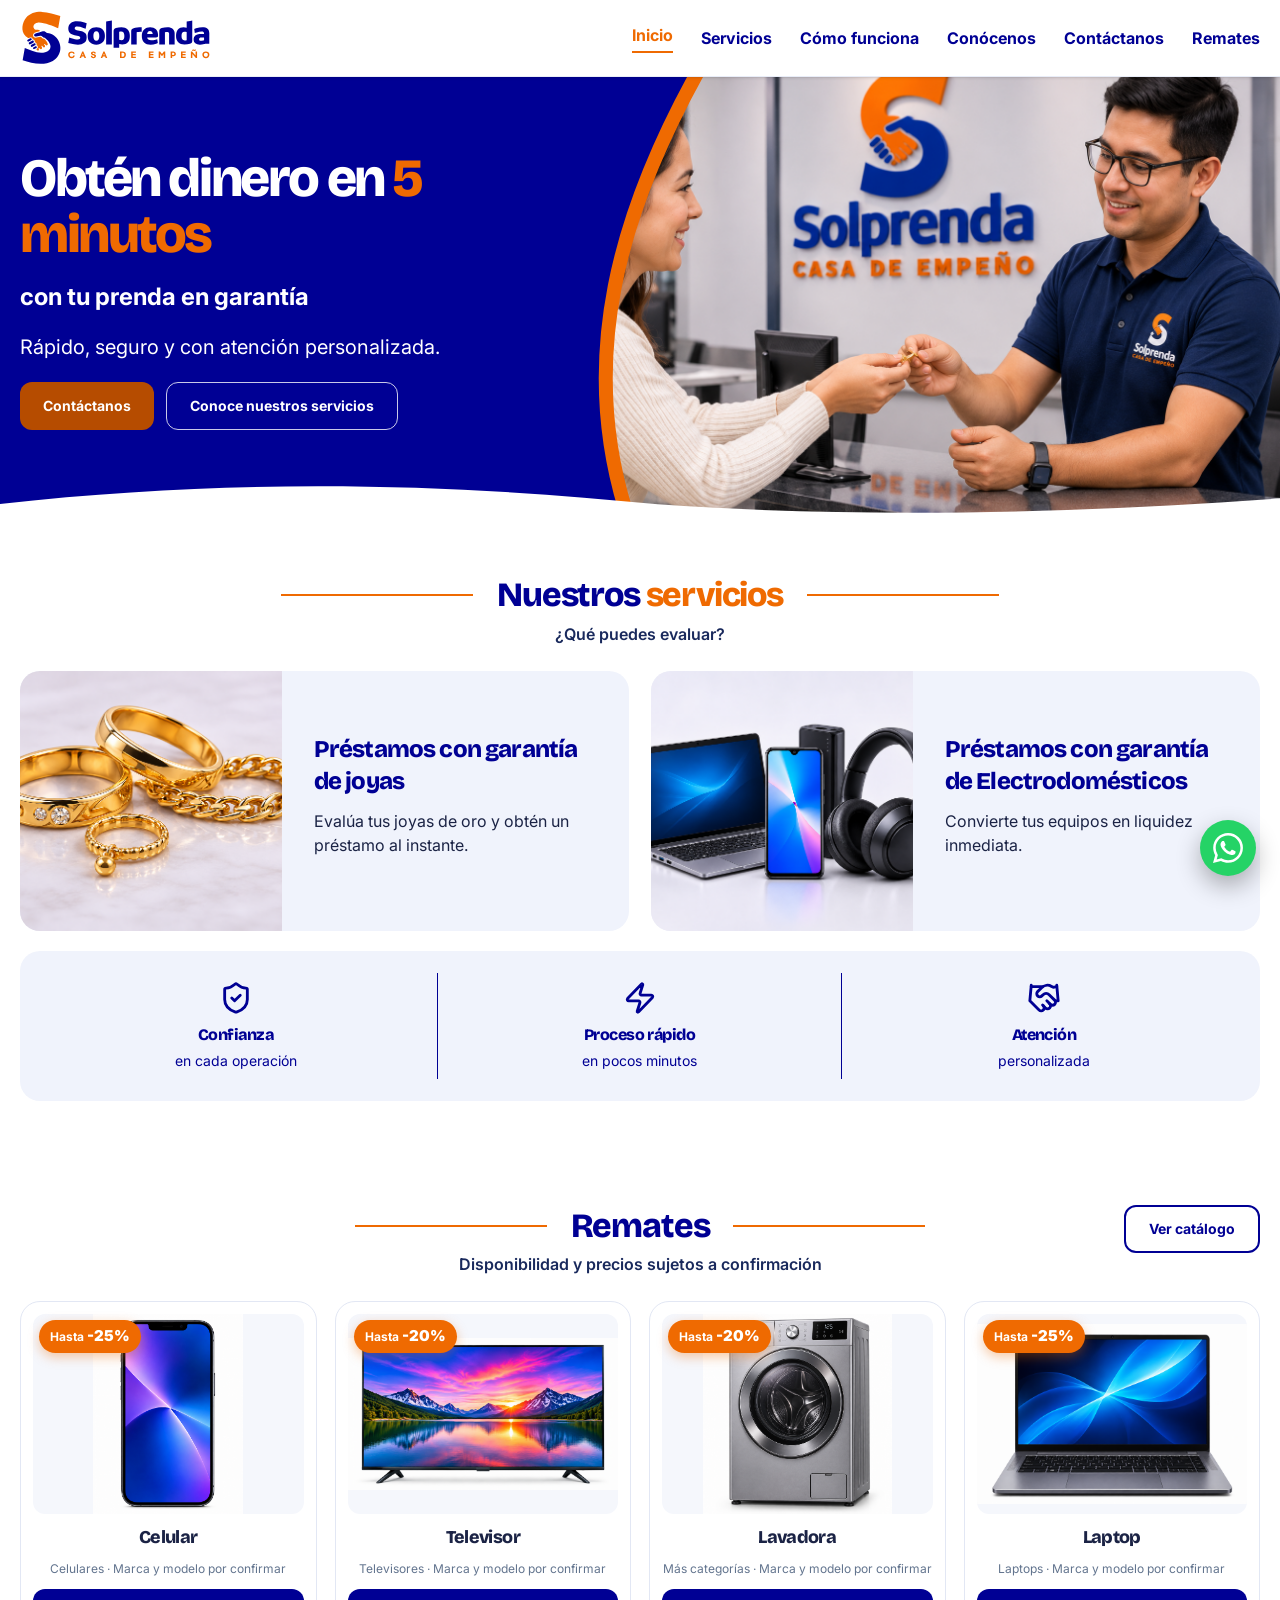
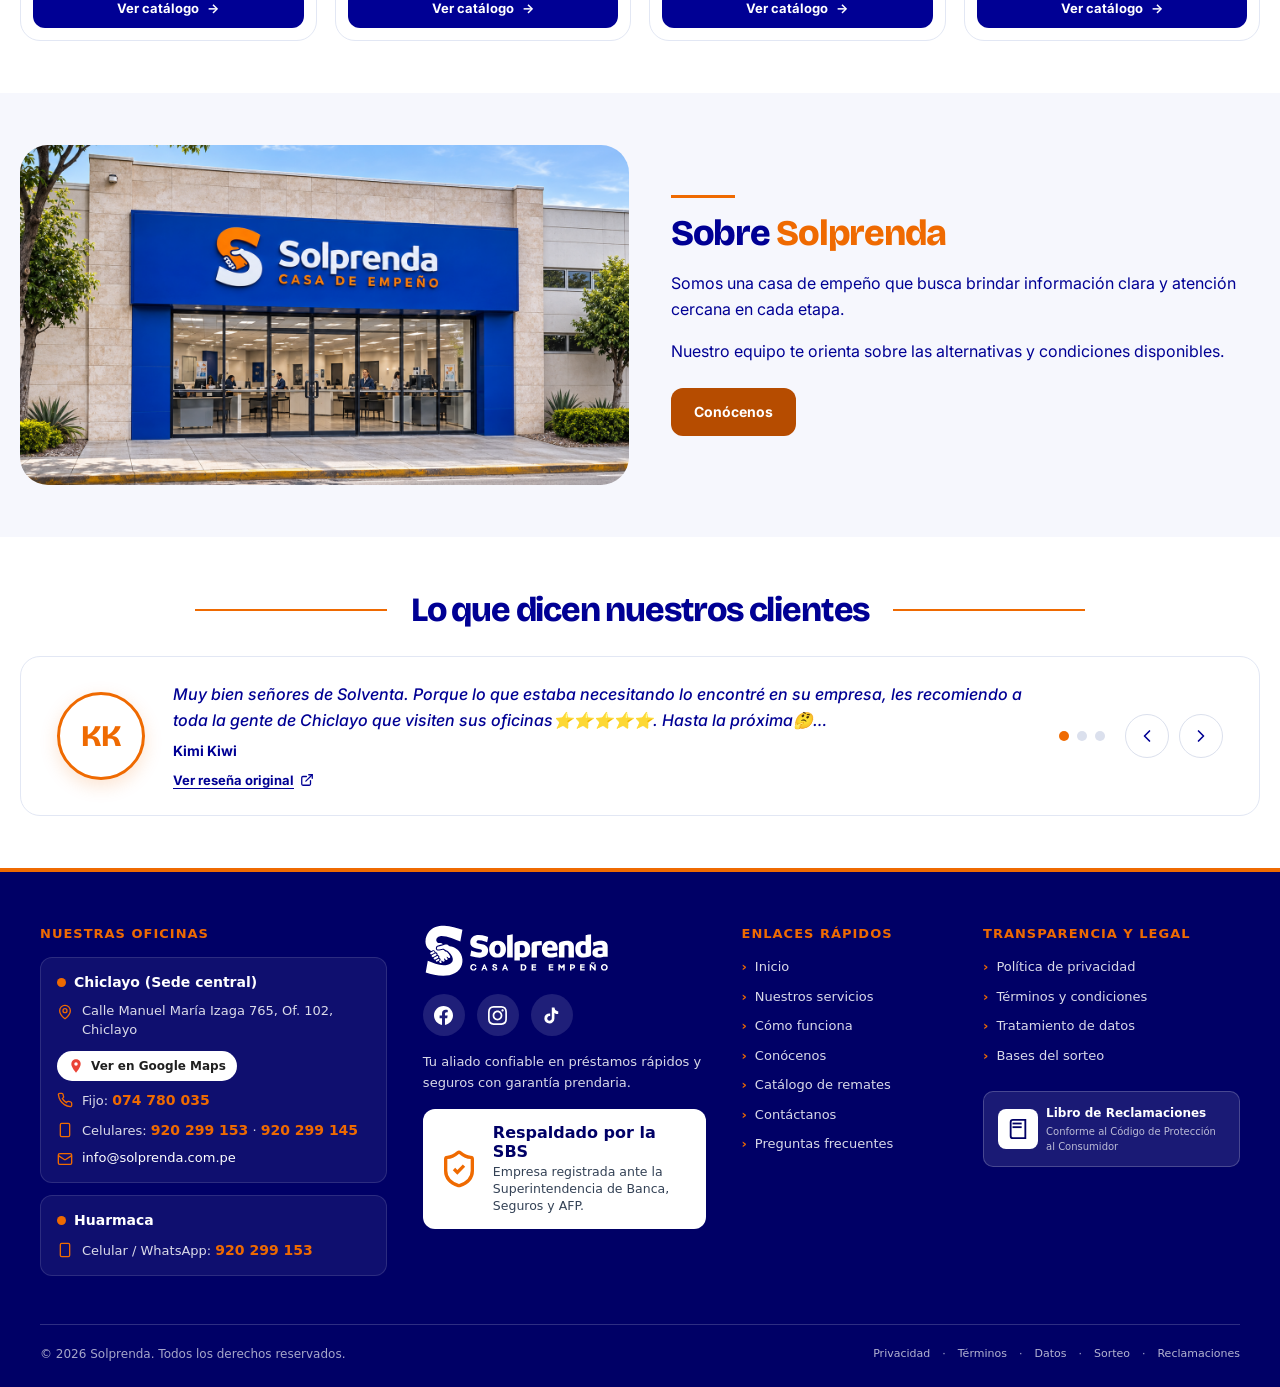
==== commit ae886269: "feat: rediseño del footer, videos informativos y descuentos en remates Remates - Sección "Descuentos" ====
--- a/index.html
+++ b/index.html
@@ -1,5 +1,15 @@
 <!DOCTYPE html><html lang="es-PE"> <head><meta charset="utf-8"><meta name="viewport" content="width=device-width,initial-scale=1"><meta name="description" content="Solprenda, casa de empeño. Conoce nuestros servicios y oficinas en Chiclayo."><meta name="theme-color" content="#000094"><link rel="icon" type="image/svg+xml" href="/images/ISOTIPO_S_color_blanco.svg"><title>Inicio | Solprenda</title><link rel="stylesheet" href="/_astro/como-funciona.B5iqqjGt.css">
 <style>section[data-astro-cid-bbe6dxrz].hero{min-height:445px}section[data-astro-cid-bbe6dxrz].hero:after{display:none!important;content:none!important}.hero[data-astro-cid-bbe6dxrz] .hero-image[data-astro-cid-bbe6dxrz]{left:44%}.hero-divider-curve[data-astro-cid-bbe6dxrz]{position:absolute;inset:0;width:100%;height:100%;pointer-events:none;z-index:2;display:block}.hero-divider-fill[data-astro-cid-bbe6dxrz]{fill:var(--color-brand)}.hero-divider-line[data-astro-cid-bbe6dxrz]{stroke:var(--color-orange);stroke-width:14px;vector-effect:non-scaling-stroke}.hero[data-astro-cid-bbe6dxrz] .hero-content[data-astro-cid-bbe6dxrz]{min-height:445px;padding-top:40px;padding-bottom:58px}.hero-bottom-wave[data-astro-cid-bbe6dxrz]{position:absolute;bottom:-1px;left:0;width:100%;height:52px;pointer-events:none;z-index:4;display:block}@media(max-width:1024px){section[data-astro-cid-bbe6dxrz].hero{min-height:435px}.hero[data-astro-cid-bbe6dxrz] .hero-content[data-astro-cid-bbe6dxrz]{min-height:435px;padding-top:36px;padding-bottom:52px}.hero-bottom-wave[data-astro-cid-bbe6dxrz]{height:46px}.hero-divider-line[data-astro-cid-bbe6dxrz]{stroke-width:12px}}@media(max-width:768px){section[data-astro-cid-bbe6dxrz].hero{min-height:420px}.hero[data-astro-cid-bbe6dxrz] .hero-content[data-astro-cid-bbe6dxrz]{min-height:420px;padding-top:32px;padding-bottom:48px}.hero-bottom-wave[data-astro-cid-bbe6dxrz]{height:38px}.hero-divider-line[data-astro-cid-bbe6dxrz]{stroke-width:10px}}@media(max-width:680px){section[data-astro-cid-bbe6dxrz].hero{min-height:auto}.hero[data-astro-cid-bbe6dxrz] .hero-image[data-astro-cid-bbe6dxrz]{left:auto}.hero-divider-curve[data-astro-cid-bbe6dxrz]{display:none}.hero[data-astro-cid-bbe6dxrz] .hero-content[data-astro-cid-bbe6dxrz]{min-height:unset;padding-top:36px;padding-bottom:50px}.hero-bottom-wave[data-astro-cid-bbe6dxrz]{height:24px}}
+
+.home-remate{position:relative}
+.home-remate .home-badge{position:absolute;top:18px;left:18px;z-index:1;background:var(--color-orange);color:#fff;font-size:12px;font-weight:700;padding:5px 11px;border-radius:999px;box-shadow:0 4px 12px rgba(239,106,1,.35)}
+.home-remate .home-badge strong{font-size:15px}
+.home-cat-btn{margin-top:auto;width:100%;display:inline-flex;align-items:center;justify-content:center;gap:8px;background:var(--color-brand);color:#fff;font-weight:700;font-size:13px;padding:10px 14px;border-radius:12px;text-decoration:none;transition:background .2s}
+.home-cat-btn:hover,.home-cat-btn:focus-visible{background:var(--color-orange)}
+.testimonial-slider .review-avatar-ring{width:88px;height:88px;min-width:88px;border-radius:999px;background:#fff;border:3px solid var(--color-orange);box-shadow:0 6px 18px rgba(239,106,1,.18);display:flex;align-items:center;justify-content:center;overflow:hidden}
+.testimonial-slider #review-initials{color:var(--color-orange);font-size:30px;font-weight:800;letter-spacing:.5px;line-height:1}
+.testimonial-slider #review-source{display:inline-flex;align-items:center;gap:6px;margin-top:10px;color:var(--color-brand);font-size:13px;font-weight:700;text-decoration:underline;text-underline-offset:3px}
+.testimonial-slider #review-source:hover{color:#0000c8}
 </style></head> <body> <a href="#main" class="sr-only focus:not-sr-only focus:absolute focus:z-100 focus:bg-white focus:p-4">
 Saltar al contenido
 </a> <header class="site-header sticky top-0 z-50 bg-white border-b border-[#e9edf8] shadow-sm"> <div class="container-site flex h-19 items-center justify-between gap-5"> <a href="/" aria-label="Solprenda, ir al inicio" class="shrink-0"> <img src="/images/A_positivo_color_horizontal.svg" alt="Solprenda — Casa de empeño" class="w-45 lg:w-48.75 h-auto"> </a> <nav class="desktop-nav hidden lg:flex items-center gap-5 xl:gap-7" aria-label="Navegación principal"> <a href="/" aria-current="page" class="text-[14px] xl:text-[15px] font-bold text-brand hover:text-orange transition-colors text-orange border-b-2 border-orange pb-1">Inicio</a><a href="/servicios/" class="text-[14px] xl:text-[15px] font-bold text-brand hover:text-orange transition-colors">Servicios</a><a href="/como-funciona/" class="text-[14px] xl:text-[15px] font-bold text-brand hover:text-orange transition-colors">Cómo funciona</a><a href="/conocenos/" class="text-[14px] xl:text-[15px] font-bold text-brand hover:text-orange transition-colors">Conócenos</a><a href="/contactanos/" class="text-[14px] xl:text-[15px] font-bold text-brand hover:text-orange transition-colors">Contáctanos</a><a href="/remates/" class="text-[14px] xl:text-[15px] font-bold text-brand hover:text-orange transition-colors">Remates</a> </nav> <button id="menu-toggle" class="lg:hidden flex size-11 items-center justify-center rounded-xl bg-mist text-brand" aria-expanded="false" aria-controls="mobile-nav" aria-label="Abrir navegación"><svg xmlns="http://www.w3.org/2000/svg" stroke-width="2" width="26" height="26" stroke="currentColor" stroke-linecap="round" stroke-linejoin="round" fill="none" viewBox="0 0 24 24" strokeWidth="2" aria-hidden="true" class="lucide lucide-menu">  <path d="M4 5h16"></path> <path d="M4 12h16"></path> <path d="M4 19h16"></path>  </svg></button> </div> <nav id="mobile-nav" class="hidden lg:hidden bg-white border-t border-[#edf0f8] shadow-lg" aria-label="Navegación móvil"> <div class="container-site flex flex-col py-3"> <a href="/" class="px-3 py-3 font-bold text-brand border-b border-[#e8edf8] text-orange"> Inicio</a><a href="/servicios/" class="px-3 py-3 font-bold text-brand border-b border-[#e8edf8]"> Servicios</a><a href="/como-funciona/" class="px-3 py-3 font-bold text-brand border-b border-[#e8edf8]"> Cómo funciona</a><a href="/conocenos/" class="px-3 py-3 font-bold text-brand border-b border-[#e8edf8]"> Conócenos</a><a href="/contactanos/" class="px-3 py-3 font-bold text-brand border-b border-[#e8edf8]"> Contáctanos</a><a href="/remates/" class="px-3 py-3 font-bold text-brand border-b border-[#e8edf8]"> Remates</a> <a href="/contactanos/" class="btn btn-primary my-3">
@@ -18,11 +28,11 @@
         text-2xl 
         md:text-[34px] 
         leading-tight 
-        text-brand"> <span>Remates </span> </h2> <p class="section-subtitle text-sm md:text-base">Disponibilidad y precios sujetos a confirmación</p> </div> <div class="md:absolute md:right-0 md:top-0 flex justify-center mb-5"> <a href="/remates/" class="btn btn-outline"> Ver catálogo  </a> </div> </div> <div class="grid-four"> <article class="rounded-[20px] border border-[#e2e7f4] bg-white p-3 flex flex-col items-center text-center gap-3 hover:shadow-lg transition-shadow"> <img src="/images/06-product-card-celular-provisional-photograph.png" alt="Referencia visual: Celular" class="w-full h-42.5 md:h-50 object-contain rounded-xl bg-[#f5f7fc]" loading="lazy"> <h3 class="heading-font text-lg leading-tight">Celular</h3><p class="text-xs text-slate-500"> Celulares · Marca y modelo por confirmar
-</p><span class="rounded-full bg-mist px-4 py-2 text-[11px] font-bold text-brand">Publicación por confirmar</span> </article><article class="rounded-[20px] border border-[#e2e7f4] bg-white p-3 flex flex-col items-center text-center gap-3 hover:shadow-lg transition-shadow"> <img src="/images/06-product-card-televisor-provisional-photograph.png" alt="Referencia visual: Televisor" class="w-full h-42.5 md:h-50 object-contain rounded-xl bg-[#f5f7fc]" loading="lazy"> <h3 class="heading-font text-lg leading-tight">Televisor</h3><p class="text-xs text-slate-500"> Televisores · Marca y modelo por confirmar
-</p><span class="rounded-full bg-mist px-4 py-2 text-[11px] font-bold text-brand">Publicación por confirmar</span> </article><article class="rounded-[20px] border border-[#e2e7f4] bg-white p-3 flex flex-col items-center text-center gap-3 hover:shadow-lg transition-shadow"> <img src="/images/06-product-card-lavadora-provisional-photograph.png" alt="Referencia visual: Lavadora" class="w-full h-42.5 md:h-50 object-contain rounded-xl bg-[#f5f7fc]" loading="lazy"> <h3 class="heading-font text-lg leading-tight">Lavadora</h3><p class="text-xs text-slate-500"> Más categorías · Marca y modelo por confirmar
-</p><span class="rounded-full bg-mist px-4 py-2 text-[11px] font-bold text-brand">Publicación por confirmar</span> </article><article class="rounded-[20px] border border-[#e2e7f4] bg-white p-3 flex flex-col items-center text-center gap-3 hover:shadow-lg transition-shadow"> <img src="/images/06-product-card-laptop-provisional-photograph.png" alt="Referencia visual: Laptop" class="w-full h-42.5 md:h-50 object-contain rounded-xl bg-[#f5f7fc]" loading="lazy"> <h3 class="heading-font text-lg leading-tight">Laptop</h3><p class="text-xs text-slate-500"> Laptops · Marca y modelo por confirmar
-</p><span class="rounded-full bg-mist px-4 py-2 text-[11px] font-bold text-brand">Publicación por confirmar</span> </article> </div> </section> <section class="bg-[#f6f7fd] section-space"> <div class="container-site grid-two items-center"> <div class="overflow-hidden rounded-[28px] h-77.5 md:h-85"> <img class="responsive-image" src="/images/01-about-photograph.png" alt="Referencia visual de sede de Solprenda" loading="lazy"> </div> <div class="md:pl-5 text-brand"> <div class="h-0.75 w-16 bg-orange mb-4"></div> <h2 class="heading-font text-3xl md:text-4xl mb-4 ">
+        text-brand"> <span>Remates </span> </h2> <p class="section-subtitle text-sm md:text-base">Disponibilidad y precios sujetos a confirmación</p> </div> <div class="md:absolute md:right-0 md:top-0 flex justify-center mb-5"> <a href="/remates/" class="btn btn-outline"> Ver catálogo  </a> </div> </div> <div class="grid-four"> <article class="home-remate rounded-[20px] border border-[#e2e7f4] bg-white p-3 flex flex-col items-center text-center gap-3 hover:shadow-lg transition-shadow"> <span class="home-badge">Hasta <strong>-25%</strong></span> <img src="/images/06-product-card-celular-provisional-photograph.png" alt="Referencia visual: Celular" class="w-full h-42.5 md:h-50 object-contain rounded-xl bg-[#f5f7fc]" loading="lazy"> <h3 class="heading-font text-lg leading-tight">Celular</h3><p class="text-xs text-slate-500"> Celulares · Marca y modelo por confirmar
+</p><a href="/remates/?categoria=Electro#categorias" class="home-cat-btn" aria-label="Ver catálogo de Electro">Ver catálogo <span aria-hidden="true">→</span></a> </article><article class="home-remate rounded-[20px] border border-[#e2e7f4] bg-white p-3 flex flex-col items-center text-center gap-3 hover:shadow-lg transition-shadow"> <span class="home-badge">Hasta <strong>-20%</strong></span> <img src="/images/06-product-card-televisor-provisional-photograph.png" alt="Referencia visual: Televisor" class="w-full h-42.5 md:h-50 object-contain rounded-xl bg-[#f5f7fc]" loading="lazy"> <h3 class="heading-font text-lg leading-tight">Televisor</h3><p class="text-xs text-slate-500"> Televisores · Marca y modelo por confirmar
+</p><a href="/remates/?categoria=Electrodom%C3%A9sticos#categorias" class="home-cat-btn" aria-label="Ver catálogo de Electrodomésticos">Ver catálogo <span aria-hidden="true">→</span></a> </article><article class="home-remate rounded-[20px] border border-[#e2e7f4] bg-white p-3 flex flex-col items-center text-center gap-3 hover:shadow-lg transition-shadow"> <span class="home-badge">Hasta <strong>-20%</strong></span> <img src="/images/06-product-card-lavadora-provisional-photograph.png" alt="Referencia visual: Lavadora" class="w-full h-42.5 md:h-50 object-contain rounded-xl bg-[#f5f7fc]" loading="lazy"> <h3 class="heading-font text-lg leading-tight">Lavadora</h3><p class="text-xs text-slate-500"> Más categorías · Marca y modelo por confirmar
+</p><a href="/remates/?categoria=Electrodom%C3%A9sticos#categorias" class="home-cat-btn" aria-label="Ver catálogo de Electrodomésticos">Ver catálogo <span aria-hidden="true">→</span></a> </article><article class="home-remate rounded-[20px] border border-[#e2e7f4] bg-white p-3 flex flex-col items-center text-center gap-3 hover:shadow-lg transition-shadow"> <span class="home-badge">Hasta <strong>-25%</strong></span> <img src="/images/06-product-card-laptop-provisional-photograph.png" alt="Referencia visual: Laptop" class="w-full h-42.5 md:h-50 object-contain rounded-xl bg-[#f5f7fc]" loading="lazy"> <h3 class="heading-font text-lg leading-tight">Laptop</h3><p class="text-xs text-slate-500"> Laptops · Marca y modelo por confirmar
+</p><a href="/remates/?categoria=Electro#categorias" class="home-cat-btn" aria-label="Ver catálogo de Electro">Ver catálogo <span aria-hidden="true">→</span></a> </article> </div> </section> <section class="bg-[#f6f7fd] section-space"> <div class="container-site grid-two items-center"> <div class="overflow-hidden rounded-[28px] h-77.5 md:h-85"> <img class="responsive-image" src="/images/01-about-photograph.png" alt="Referencia visual de sede de Solprenda" loading="lazy"> </div> <div class="md:pl-5 text-brand"> <div class="h-0.75 w-16 bg-orange mb-4"></div> <h2 class="heading-font text-3xl md:text-4xl mb-4 ">
 Sobre <span class="orange">Solprenda</span> </h2> <p class="mb-4 leading-relaxed">
 Somos una casa de empeño que busca brindar información clara y
           atención cercana en cada etapa.
@@ -35,12 +45,12 @@
         text-2xl 
         md:text-[34px] 
         leading-tight 
-        text-brand"> <span>Lo que dicen nuestros clientes </span> </h2>  </div> </div> <div class="testimonial-slider mt-6 rounded-[20px] bg-white border border-[#e2e7f4] shadow-md px-5 py-5 md:px-9 md:py-6" aria-roledescription="carrusel" aria-label="Reseñas de clientes"> <div class="flex flex-col items-center gap-6 md:flex-row md:gap-7"> <!-- Retrato --> <div class="flex size-24 shrink-0 items-center justify-center overflow-hidden rounded-full bg-[#fdf2e9] border-2 border-orange md:size-24"> <span id="review-initials" class="text-2xl font-bold font-display text-orange">KK</span> <img id="review-avatar" class="hidden h-full w-full object-cover" alt=""> </div> <!-- Contenido --> <div class="min-w-0 flex-1 text-center md:text-left" aria-live="polite" aria-atomic="true"> <blockquote id="review-quote" class="text-[15px] font-medium italic leading-relaxed text-brand md:text-base">
+        text-brand"> <span>Lo que dicen nuestros clientes </span> </h2>  </div> </div> <div class="testimonial-slider mt-6 rounded-[20px] bg-white border border-[#e2e7f4] shadow-md px-5 py-5 md:px-9 md:py-6" aria-roledescription="carrusel" aria-label="Reseñas de clientes"> <div class="flex flex-col items-center gap-6 md:flex-row md:gap-7"> <!-- Retrato --> <div class="review-avatar-ring" aria-hidden="true"> <span id="review-initials" class="heading-font">KK</span> <img id="review-avatar" class="hidden h-full w-full object-cover" alt=""> </div> <!-- Contenido --> <div class="min-w-0 flex-1 text-center md:text-left" aria-live="polite" aria-atomic="true"> <blockquote id="review-quote" class="text-[15px] font-medium italic leading-relaxed text-brand md:text-base">
 Consulta esta reseña directamente en Google Maps.
 </blockquote> <p id="review-author" class="mt-2 text-sm font-bold text-brand">
 Reseña de Google Maps
-</p> <a id="review-source" href="https://maps.app.goo.gl/7muFd5yNLTK7e8pCA" target="_blank" rel="noopener noreferrer" class="mt-2 inline-block text-xs font-semibold text-brand underline underline-offset-2 hover:text-orange">
-Ver reseña original
+</p> <a id="review-source" href="https://maps.app.goo.gl/7muFd5yNLTK7e8pCA" target="_blank" rel="noopener noreferrer" >
+Ver reseña original <svg viewBox="0 0 24 24" width="14" height="14" fill="none" stroke="currentColor" stroke-width="2.2" stroke-linecap="round" stroke-linejoin="round" aria-hidden="true" style="width:14px;height:14px"><path d="M15 3h6v6"/><path d="M10 14 21 3"/><path d="M18 13v6a2 2 0 0 1-2 2H5a2 2 0 0 1-2-2V8a2 2 0 0 1 2-2h6"/></svg>
 </a> </div> <!-- Controles --> <div class="flex shrink-0 items-center gap-5"> <div id="review-dots" class="flex items-center gap-2" aria-label="Seleccionar reseña"> <button type="button" class="review-dot size-2.5 rounded-full transition-all bg-orange" data-index="0" aria-label="Mostrar reseña 1" aria-current="true"></button><button type="button" class="review-dot size-2.5 rounded-full transition-all bg-[#dbe0ed]" data-index="1" aria-label="Mostrar reseña 2"></button><button type="button" class="review-dot size-2.5 rounded-full transition-all bg-[#dbe0ed]" data-index="2" aria-label="Mostrar reseña 3"></button> </div> <div class="flex gap-2.5"> <button id="review-prev" type="button" aria-label="Reseña anterior" class="flex size-11 items-center justify-center rounded-full border border-[#dbe0ed] bg-white text-brand transition hover:bg-[#e3e9f8] focus-visible:outline-2 focus-visible:outline-offset-2 focus-visible:outline-brand"> <svg viewBox="0 0 24 24" fill="none" stroke="currentColor" stroke-width="2" class="size-5" width="20" height="20" style="width: 20px; height: 20px; min-width: 20px; min-height: 20px;" aria-hidden="true"> <path d="m15 18-6-6 6-6" stroke-linecap="round" stroke-linejoin="round"></path> </svg> </button> <button id="review-next" type="button" aria-label="Reseña siguiente" class="flex size-11 items-center justify-center rounded-full border border-[#dbe0ed] bg-white text-brand transition hover:bg-[#e3e9f8] focus-visible:outline-2 focus-visible:outline-offset-2 focus-visible:outline-brand"> <svg viewBox="0 0 24 24" fill="none" stroke="currentColor" stroke-width="2" class="size-5" width="20" height="20" style="width: 20px; height: 20px; min-width: 20px; min-height: 20px;" aria-hidden="true"> <path d="m9 18 6-6-6-6" stroke-linecap="round" stroke-linejoin="round"></path> </svg> </button> </div> </div> </div> </div> </section> <script>(function(){const reviews = [{"quote":"Muy bien señores de Solventa. Porque lo que estaba necesitando lo encontré en su empresa, les recomiendo a toda la gente de Chiclayo que visiten sus oficinas⭐⭐⭐⭐⭐. Hasta la próxima🤔…","author":"Kimi Kiwi","url":"https://maps.app.goo.gl/7muFd5yNLTK7e8pCA"},{"quote":"Excelente servicio, productos totalmente garantizados y dinero al instante!!! Una gran empresa.","author":"Diana Carolina Barandiaran Campos","url":"https://maps.app.goo.gl/ZhHxSgDUWLCY8bCE9"},{"quote":"Excelente servicio... Lo recomiendo 👍👍👍…","author":"Fiorela Rosalinda Rodriguez Rodriguez","url":"https://maps.app.goo.gl/7SQvps4udEz3kEpa7"}];
 
   // Se ejecuta para esta instancia del componente.
@@ -52,6 +62,13 @@
     const source = root.querySelector("#review-source");
     const avatar = root.querySelector("#review-avatar");
     const initials = root.querySelector("#review-initials");
+    // Un punto por cada reseña (se ajusta solo al agregar opiniones)
+    const dotsWrap = root.querySelector("#review-dots");
+    if (dotsWrap) {
+      dotsWrap.innerHTML = reviews.map((_, i) =>
+        `<button type="button" class="review-dot size-2.5 rounded-full transition-all bg-[#dbe0ed]" data-index="${i}" aria-label="Mostrar reseña ${i + 1}"></button>`
+      ).join("");
+    }
     const dots = [...root.querySelectorAll(".review-dot")];
 
     let currentIndex = 0;
@@ -67,8 +84,10 @@
       source.href = review.url;
 
       if (initials) {
-        const parts = (review.author || "").trim().split(/\s+/);
-        initials.textContent = parts.map(p => p[0]).filter(Boolean).slice(0, 2).join("").toUpperCase() || "SP";
+        // Iniciales automáticas: nombre + primer apellido (p. ej. "Diana Carolina Barandiaran Campos" → "DB")
+        const parts = (review.author || "").trim().split(/\s+/).filter(Boolean);
+        const pick = parts.length >= 4 ? [parts[0], parts[2]] : parts.length >= 2 ? [parts[0], parts[parts.length - 1]] : parts;
+        initials.textContent = pick.map(p => p[0]).join("").toUpperCase() || "SP";
       }
 
       if (review.photo) {
@@ -109,147 +128,138 @@
 
     render(0);
   }
-})();</script>  </main> <footer style="background-color: #000066; color: #ffffff; padding: 48px 20px 24px 20px; border-top: 4px solid #ef6a01; font-family: system-ui, -apple-system, sans-serif;">
-  <div style="max-width: 1200px; margin: 0 auto;">
-    
-    <!-- GRID DE 4 COLUMNAS -->
-    <div style="display: flex; flex-wrap: wrap; justify-content: space-between; gap: 32px; padding-bottom: 36px; border-bottom: 1px solid rgba(255,255,255,0.18);">
-      
-      <!-- COLUMNA 1: LOGO, DESCRIPCIÓN, REDES Y SBS -->
-      <div style="flex: 1 1 260px; max-width: 320px; display: flex; flex-direction: column; gap: 16px;">
-        <a href="/" aria-label="Solprenda Inicio" style="display: inline-block;">
-          <img src="/images/B_negativo_azul_horizontal.svg" alt="Solprenda — Casa de empeño" width="180" height="40" style="width: 180px; max-width: 100%; height: auto; filter: brightness(0) invert(1); display: block;">
+})();</script>  </main> <footer class="sp-footer">
+<style>
+.sp-footer{background:#000066;color:#fff;padding:52px 20px 24px;border-top:4px solid #ef6a01;font-family:system-ui,-apple-system,"Segoe UI",sans-serif}
+.sp-footer *{box-sizing:border-box}
+.sp-footer a{color:#fff;text-decoration:none}
+.sp-footer a:hover{color:#ef6a01}
+.spf-wrap{max-width:1200px;margin:0 auto}
+.spf-grid{display:grid;grid-template-columns:1.35fr 1.1fr .8fr 1fr;gap:36px;padding-bottom:36px;border-bottom:1px solid rgba(255,255,255,.18)}
+.spf-h{margin:0 0 14px;font-size:13px;font-weight:700;text-transform:uppercase;letter-spacing:1px;color:#ef6a01}
+.spf-office{padding:14px 16px;border-radius:12px;background:rgba(255,255,255,.06);border:1px solid rgba(255,255,255,.12);display:flex;flex-direction:column;gap:9px;margin-bottom:12px}
+.spf-office-name{margin:0;font-size:14px;font-weight:700;display:flex;align-items:center;gap:8px}
+.spf-dot{width:9px;height:9px;border-radius:50%;background:#ef6a01;display:inline-block}
+.spf-row{margin:0;font-size:13px;color:rgba(255,255,255,.85);display:flex;align-items:flex-start;gap:9px;line-height:1.45}
+.spf-row svg{width:16px;height:16px;min-width:16px;margin-top:2px;stroke:#ef6a01}
+.spf-num{color:#ef6a01!important;font-weight:800;font-size:14px;white-space:nowrap}
+.sp-footer a.spf-num:hover{color:#fff!important}
+.spf-maps{display:inline-flex;align-items:center;gap:7px;margin-top:2px;padding:6px 11px;border-radius:999px;background:#fff;color:#1f1f1f!important;font-size:12px;font-weight:700;width:fit-content}
+.spf-maps:hover{background:#ffe9d6}
+.spf-maps svg{width:16px;height:16px;min-width:16px}
+.spf-brand{display:flex;flex-direction:column;gap:16px}
+.spf-brand p{margin:0;font-size:13px;line-height:1.55;color:rgba(255,255,255,.85)}
+.spf-social{display:flex;gap:12px}
+.spf-social a{width:42px;height:42px;border-radius:50%;background:rgba(255,255,255,.12);display:flex;align-items:center;justify-content:center;transition:background .2s}
+.spf-social a:hover{background:#ef6a01}
+.spf-social svg{width:19px;height:19px;fill:#fff}
+.spf-sbs{display:flex;align-items:center;gap:14px;padding:14px 16px;border-radius:12px;background:#fff;color:#000066}
+.spf-sbs img{height:46px;width:auto;max-width:110px;object-fit:contain}
+.spf-sbs-ico{width:40px;height:40px;min-width:40px;color:#ef6a01}
+.spf-sbs strong{display:block;font-size:16px;font-weight:800;color:#000066;line-height:1.2}
+.spf-sbs span{display:block;font-size:12.5px;color:#334155;line-height:1.35;margin-top:3px}
+.spf-links{display:flex;flex-direction:column;gap:10px;font-size:13px}
+.spf-links a{color:rgba(255,255,255,.85);display:flex;align-items:center;gap:8px}
+.spf-links a b{color:#ef6a01}
+.spf-book{margin-top:16px;padding:12px 14px;border-radius:10px;background:rgba(255,255,255,.1);border:1px solid rgba(255,255,255,.2);display:flex!important;align-items:center;gap:12px}
+.spf-book-ico{width:40px;height:40px;min-width:40px;border-radius:8px;background:#fff;display:flex;align-items:center;justify-content:center}
+.spf-book p{margin:0;font-size:12px;font-weight:700;color:#fff}
+.spf-book small{display:block;margin-top:2px;font-size:10px;font-weight:400;color:rgba(255,255,255,.7)}
+.spf-bottom{padding-top:20px;display:flex;flex-wrap:wrap;justify-content:space-between;align-items:center;gap:14px;font-size:12px;color:rgba(255,255,255,.65)}
+.spf-bottom p{margin:0}
+.spf-bottom nav{display:flex;flex-wrap:wrap;gap:12px;font-size:11px}
+.spf-bottom nav a{color:rgba(255,255,255,.7)}
+@media(max-width:1024px){.spf-grid{grid-template-columns:1fr 1fr}}
+@media(max-width:620px){.spf-grid{grid-template-columns:1fr;gap:30px}.sp-footer{padding:40px 16px 96px}}
+</style>
+<div class="spf-wrap">
+  <div class="spf-grid">
+
+    <!-- COLUMNA 1 (IZQUIERDA): OFICINAS — primero Chiclayo, luego Huarmaca -->
+    <div>
+      <h3 class="spf-h">Nuestras oficinas</h3>
+
+      <div class="spf-office">
+        <p class="spf-office-name"><span class="spf-dot"></span>Chiclayo (Sede central)</p>
+        <p class="spf-row"><svg viewBox="0 0 24 24" fill="none" stroke-width="2"><path d="M20 10c0 4.993-5.539 10.193-7.399 11.799a1 1 0 0 1-1.202 0C9.539 20.193 4 14.993 4 10a8 8 0 0 1 16 0"/><circle cx="12" cy="10" r="3"/></svg><span>Calle Manuel María Izaga 765, Of. 102, Chiclayo</span></p>
+        <a class="spf-maps" href="https://maps.app.goo.gl/7muFd5yNLTK7e8pCA" target="_blank" rel="noopener noreferrer" aria-label="Ver oficina de Chiclayo en Google Maps">
+          <svg viewBox="0 0 24 24" aria-hidden="true"><path fill="#EA4335" d="M12 2C8.13 2 5 5.13 5 9c0 5.25 7 13 7 13s7-7.75 7-13c0-3.87-3.13-7-7-7z"/><circle cx="12" cy="9" r="2.6" fill="#fff"/></svg>
+          Ver en Google Maps
         </a>
-        <p style="font-size: 13px; line-height: 1.5; color: rgba(255,255,255,0.85); margin: 0;">
-          Tu aliado confiable en préstamos rápidos y seguros con garantía prendaria.
-        </p>
-        
-        <!-- Redes Sociales -->
-        <div style="display: flex; align-items: center; gap: 12px; margin-top: 4px;">
-          <a href="https://facebook.com" target="_blank" rel="noopener noreferrer" aria-label="Facebook" style="width: 38px; height: 38px; border-radius: 50%; background-color: rgba(255,255,255,0.12); display: flex; align-items: center; justify-content: center; text-decoration: none;">
-            <svg width="18" height="18" style="width: 18px; height: 18px; fill: #ffffff; display: block;" viewBox="0 0 24 24"><path d="M24 12.073c0-6.627-5.373-12-12-12s-12 5.373-12 12c0 5.99 4.388 10.954 10.125 11.854v-8.385H7.078v-3.47h3.047V9.43c0-3.007 1.792-4.669 4.533-4.669 1.312 0 2.686.235 2.686.235v2.953H15.83c-1.491 0-1.956.925-1.956 1.874v2.25h3.328l-.532 3.47h-2.796v8.385C19.612 23.027 24 18.062 24 12.073z"/></svg>
-          </a>
-          <a href="https://instagram.com" target="_blank" rel="noopener noreferrer" aria-label="Instagram" style="width: 38px; height: 38px; border-radius: 50%; background-color: rgba(255,255,255,0.12); display: flex; align-items: center; justify-content: center; text-decoration: none;">
-            <svg width="18" height="18" style="width: 18px; height: 18px; fill: #ffffff; display: block;" viewBox="0 0 24 24"><path d="M12 2.163c3.204 0 3.584.012 4.85.07 3.252.148 4.771 1.691 4.919 4.919.058 1.265.069 1.645.069 4.849 0 3.205-.012 3.584-.069 4.849-.149 3.225-1.664 4.771-4.919 4.919-1.266.058-1.644.07-4.85.07-3.204 0-3.584-.012-4.849-.07-3.26-.149-4.771-1.699-4.919-4.92-.058-1.265-.07-1.644-.07-4.849 0-3.204.013-3.583.07-4.849.149-3.227 1.664-4.771 4.919-4.919 1.266-.057 1.645-.069 4.849-.069zm0-2.163c-3.259 0-3.667.014-4.947.072-4.358.2-6.78 2.618-6.98 6.98-.059 1.281-.073 1.689-.073 4.948 0 3.259.014 3.668.072 4.948.2 4.358 2.618 6.78 6.98 6.98 1.281.058 1.689.072 4.948.072 3.259 0 3.668-.014 4.948-.072 4.354-.2 6.782-2.618 6.979-6.98.059-1.28.073-1.689.073-4.948 0-3.259-.014-3.667-.072-4.947-.196-4.354-2.617-6.78-6.979-6.98-1.281-.059-1.69-.073-4.949-.073zm0 5.838c-3.403 0-6.162 2.759-6.162 6.162s2.759 6.163 6.162 6.163 6.162-2.759 6.162-6.163c0-3.403-2.759-6.162-6.162-6.162zm0 10.162c-2.209 0-4-1.79-4-4 0-2.209 1.791-4 4-4s4 1.791 4 4c0 2.21-1.791 4-4 4zm6.406-11.845c-.796 0-1.441.645-1.441 1.44s.645 1.44 1.441 1.44c.795 0 1.439-.645 1.439-1.44s-.644-1.44-1.439-1.44z"/></svg>
-          </a>
-          <a href="https://tiktok.com" target="_blank" rel="noopener noreferrer" aria-label="TikTok" style="width: 38px; height: 38px; border-radius: 50%; background-color: rgba(255,255,255,0.12); display: flex; align-items: center; justify-content: center; text-decoration: none;">
-            <svg width="18" height="18" style="width: 18px; height: 18px; fill: #ffffff; display: block;" viewBox="0 0 24 24"><path d="M19.59 6.69a4.83 4.83 0 0 1-3.77-4.25V2h-3.45v13.67a2.89 2.89 0 0 1-5.2 1.74 2.89 2.89 0 0 1 2.31-4.64c.298 0 .591.044.87.13V9.4a6.33 6.33 0 0 0-1-.08A6.34 6.34 0 0 0 3 15.66a6.34 6.34 0 0 0 10.82 4.49 6.3 6.3 0 0 0 1.87-4.49V8.69a8.18 8.18 0 0 0 4.79 1.54V6.78a4.85 4.85 0 0 1-.89-.09z"/></svg>
-          </a>
+        <p class="spf-row"><svg viewBox="0 0 24 24" fill="none" stroke-width="2"><path d="M22 16.92v3a2 2 0 0 1-2.18 2 19.79 19.79 0 0 1-8.63-3.07 19.5 19.5 0 0 1-6-6 19.79 19.79 0 0 1-3.07-8.67A2 2 0 0 1 4.11 2h3a2 2 0 0 1 2 1.72 12.84 12.84 0 0 0 .7 2.81 2 2 0 0 1-.45 2.11L8.09 9.91a16 16 0 0 0 6 6l1.27-1.27a2 2 0 0 1 2.11-.45 12.84 12.84 0 0 0 2.81.7A2 2 0 0 1 22 16.92z"/></svg><span>Fijo: <a class="spf-num" href="tel:+5174780035">074 780 035</a></span></p>
+        <p class="spf-row"><svg viewBox="0 0 24 24" fill="none" stroke-width="2"><rect width="14" height="20" x="5" y="2" rx="2"/><path d="M12 18h.01"/></svg><span>Celulares: <a class="spf-num" href="tel:+51920299153">920 299 153</a> · <a class="spf-num" href="tel:+51920299145">920 299 145</a></span></p>
+        <p class="spf-row"><svg viewBox="0 0 24 24" fill="none" stroke-width="2"><path d="m22 7-8.991 5.727a2 2 0 0 1-2.009 0L2 7"/><rect x="2" y="4" width="20" height="16" rx="2"/></svg><a href="mailto:info@solprenda.com.pe">info@solprenda.com.pe</a></p>
+      </div>
+
+      <div class="spf-office">
+        <p class="spf-office-name"><span class="spf-dot"></span>Huarmaca</p>
+        <p class="spf-row"><svg viewBox="0 0 24 24" fill="none" stroke-width="2"><rect width="14" height="20" x="5" y="2" rx="2"/><path d="M12 18h.01"/></svg><span>Celular / WhatsApp: <a class="spf-num" href="https://wa.me/51920299153" target="_blank" rel="noopener noreferrer">920 299 153</a></span></p>
+      </div>
+    </div>
+
+    <!-- COLUMNA 2: LOGO, REDES SOCIALES (debajo del logo) Y SBS -->
+    <div class="spf-brand">
+      <a href="/" aria-label="Solprenda, ir al inicio" style="display:inline-block">
+        <img src="/images/B_negativo_azul_horizontal.svg" alt="Solprenda — Casa de empeño" width="190" height="42" style="width:190px;max-width:100%;height:auto;filter:brightness(0) invert(1);display:block">
+      </a>
+      <div class="spf-social">
+        <a href="https://www.facebook.com/SolprendaPE" target="_blank" rel="noopener noreferrer" aria-label="Solprenda en Facebook"><svg viewBox="0 0 24 24"><path d="M24 12.073c0-6.627-5.373-12-12-12s-12 5.373-12 12c0 5.99 4.388 10.954 10.125 11.854v-8.385H7.078v-3.47h3.047V9.43c0-3.007 1.792-4.669 4.533-4.669 1.312 0 2.686.235 2.686.235v2.953H15.83c-1.491 0-1.956.925-1.956 1.874v2.25h3.328l-.532 3.47h-2.796v8.385C19.612 23.027 24 18.062 24 12.073z"/></svg></a>
+        <a href="https://www.instagram.com/solprendape/" target="_blank" rel="noopener noreferrer" aria-label="Solprenda en Instagram"><svg viewBox="0 0 24 24"><path d="M12 2.163c3.204 0 3.584.012 4.85.07 3.252.148 4.771 1.691 4.919 4.919.058 1.265.069 1.645.069 4.849 0 3.205-.012 3.584-.069 4.849-.149 3.225-1.664 4.771-4.919 4.919-1.266.058-1.644.07-4.85.07-3.204 0-3.584-.012-4.849-.07-3.26-.149-4.771-1.699-4.919-4.92-.058-1.265-.07-1.644-.07-4.849 0-3.204.013-3.583.07-4.849.149-3.227 1.664-4.771 4.919-4.919 1.266-.057 1.645-.069 4.849-.069zm0-2.163c-3.259 0-3.667.014-4.947.072-4.358.2-6.78 2.618-6.98 6.98-.059 1.281-.073 1.689-.073 4.948 0 3.259.014 3.668.072 4.948.2 4.358 2.618 6.78 6.98 6.98 1.281.058 1.689.072 4.948.072 3.259 0 3.668-.014 4.948-.072 4.354-.2 6.782-2.618 6.979-6.98.059-1.28.073-1.689.073-4.948 0-3.259-.014-3.667-.072-4.947-.196-4.354-2.617-6.78-6.979-6.98-1.281-.059-1.69-.073-4.949-.073zm0 5.838c-3.403 0-6.162 2.759-6.162 6.162s2.759 6.163 6.162 6.163 6.162-2.759 6.162-6.163c0-3.403-2.759-6.162-6.162-6.162zm0 10.162c-2.209 0-4-1.79-4-4 0-2.209 1.791-4 4-4s4 1.791 4 4c0 2.21-1.791 4-4 4zm6.406-11.845c-.796 0-1.441.645-1.441 1.44s.645 1.44 1.441 1.44c.795 0 1.439-.645 1.439-1.44s-.644-1.44-1.439-1.44z"/></svg></a>
+        <a href="https://www.tiktok.com/@solprendape" target="_blank" rel="noopener noreferrer" aria-label="Solprenda en TikTok"><svg viewBox="0 0 24 24"><path d="M19.59 6.69a4.83 4.83 0 0 1-3.77-4.25V2h-3.45v13.67a2.89 2.89 0 0 1-5.2 1.74 2.89 2.89 0 0 1 2.31-4.64c.298 0 .591.044.87.13V9.4a6.33 6.33 0 0 0-1-.08A6.34 6.34 0 0 0 3 15.66a6.34 6.34 0 0 0 10.82 4.49 6.3 6.3 0 0 0 1.87-4.49V8.69a8.18 8.18 0 0 0 4.79 1.54V6.78a4.85 4.85 0 0 1-.89-.09z"/></svg></a>
+      </div>
+      <p>Tu aliado confiable en préstamos rápidos y seguros con garantía prendaria.</p>
+      <div class="spf-sbs">
+        <img src="/images/logo-sbs.png" alt="Logo de la Superintendencia de Banca, Seguros y AFP" onerror="this.style.display='none';this.nextElementSibling.style.display='block'">
+        <svg class="spf-sbs-ico" style="display:none" viewBox="0 0 24 24" fill="none" stroke="currentColor" stroke-width="2" aria-hidden="true"><path d="M20 13c0 5-3.5 7.5-7.66 8.95a1 1 0 0 1-.67-.01C7.5 20.5 4 18 4 13V6a1 1 0 0 1 1-1c2 0 4.5-1.2 6.24-2.72a1.17 1.17 0 0 1 1.52 0C14.51 3.81 17 5 19 5a1 1 0 0 1 1 1z"/><path d="m9 12 2 2 4-4"/></svg>
+        <div>
+          <strong>Respaldado por la SBS</strong>
+          <span>Empresa registrada ante la Superintendencia de Banca, Seguros y AFP.</span>
         </div>
-        
-        <!-- Recuadro SBS -->
-        <div style="margin-top: 6px; padding: 12px 14px; border-radius: 10px; background-color: rgba(255,255,255,0.08); border: 1px solid rgba(255,255,255,0.18); display: flex; align-items: flex-start; gap: 10px;">
-          <svg width="22" height="22" style="width: 22px; height: 22px; min-width: 22px; color: #ef6a01; flex-shrink: 0;" viewBox="0 0 24 24" fill="none" stroke="currentColor" stroke-width="2"><path d="M12 22s8-4 8-10V5l-8-3-8 3v7c0 6 8 10 8 10z"/></svg>
-          <div>
-            <p style="margin: 0; font-size: 11px; font-weight: 700; text-transform: uppercase; letter-spacing: 0.5px; color: #ef6a01;">Respaldado por la SBS</p>
-            <p style="margin: 4px 0 0 0; font-size: 11px; color: rgba(255,255,255,0.85); line-height: 1.3;">Empresa registrada ante la Superintendencia de Banca, Seguros y AFP.</p>
-          </div>
-        </div>
-      </div>
-
-      <!-- COLUMNA 2: SEDES Y CONTACTO -->
-      <div style="flex: 1 1 260px; max-width: 320px; display: flex; flex-direction: column; gap: 14px;">
-        <h3 style="margin: 0; font-size: 13px; font-weight: 700; text-transform: uppercase; letter-spacing: 1px; color: #ef6a01;">
-          Nuestras Oficinas
-        </h3>
-
-        <!-- Sede Chiclayo -->
-        <div style="padding: 12px 14px; border-radius: 10px; background-color: rgba(255,255,255,0.06); border: 1px solid rgba(255,255,255,0.12); display: flex; flex-direction: column; gap: 8px;">
-          <p style="margin: 0; font-size: 13px; font-weight: 700; color: #ffffff; display: flex; align-items: center; gap: 8px;">
-            <span style="width: 8px; height: 8px; border-radius: 50%; background-color: #ef6a01; display: inline-block;"></span>
-            Chiclayo (Sede Central)
-          </p>
-          <p style="margin: 0; font-size: 12px; color: rgba(255,255,255,0.85); display: flex; align-items: flex-start; gap: 8px; line-height: 1.4;">
-            <svg width="15" height="15" style="width: 15px; height: 15px; min-width: 15px; flex-shrink: 0; margin-top: 1px; stroke: #ef6a01;" viewBox="0 0 24 24" fill="none" stroke="currentColor" stroke-width="2"><path d="M20 10c0 4.993-5.539 10.193-7.399 11.799a1 1 0 0 1-1.202 0C9.539 20.193 4 14.993 4 10a8 8 0 0 1 16 0"></path><circle cx="12" cy="10" r="3"></circle></svg>
-            <a href="https://maps.app.goo.gl/7muFd5yNLTK7e8pCA" target="_blank" rel="noopener noreferrer" style="color: #ffffff; text-decoration: none;">Calle Manuel María Izaga 765, Of. 102</a>
-          </p>
-          <p style="margin: 0; font-size: 12px; color: rgba(255,255,255,0.85); display: flex; align-items: center; gap: 8px;">
-            <svg width="15" height="15" style="width: 15px; height: 15px; min-width: 15px; flex-shrink: 0; stroke: #ef6a01;" viewBox="0 0 24 24" fill="none" stroke="currentColor" stroke-width="2"><path d="M22 16.92v3a2 2 0 0 1-2.18 2 19.79 19.79 0 0 1-8.63-3.07 19.5 19.5 0 0 1-6-6 19.79 19.79 0 0 1-3.07-8.67A2 2 0 0 1 4.11 2h3a2 2 0 0 1 2 1.72 12.84 12.84 0 0 0 .7 2.81 2 2 0 0 1-.45 2.11L8.09 9.91a16 16 0 0 0 6 6l1.27-1.27a2 2 0 0 1 2.11-.45 12.84 12.84 0 0 0 2.81.7A2 2 0 0 1 22 16.92z"></path></svg>
-            <span>Fijo: <a href="tel:074780035" style="color: #ffffff; text-decoration: none; font-weight: 600;">074 780 035</a></span>
-          </p>
-          <p style="margin: 0; font-size: 12px; color: rgba(255,255,255,0.85); display: flex; align-items: center; gap: 8px;">
-            <svg width="15" height="15" style="width: 15px; height: 15px; min-width: 15px; flex-shrink: 0; stroke: #ef6a01;" viewBox="0 0 24 24" fill="none" stroke="currentColor" stroke-width="2"><rect width="14" height="20" x="5" y="2" rx="2" ry="2"></rect><path d="M12 18h.01"></path></svg>
-            <span>Celulares: <a href="tel:920299153" style="color: #ffffff; text-decoration: none; font-weight: 600;">920 299 153</a> · <a href="tel:920299145" style="color: #ffffff; text-decoration: none; font-weight: 600;">920 299 145</a></span>
-          </p>
-          <p style="margin: 0; font-size: 12px; color: rgba(255,255,255,0.85); display: flex; align-items: center; gap: 8px;">
-            <svg width="15" height="15" style="width: 15px; height: 15px; min-width: 15px; flex-shrink: 0; stroke: #ef6a01;" viewBox="0 0 24 24" fill="none" stroke="currentColor" stroke-width="2"><path d="m22 7-8.991 5.727a2 2 0 0 1-2.009 0L2 7"></path><rect x="2" y="4" width="20" height="16" rx="2"></rect></svg>
-            <a href="mailto:info@solprenda.com.pe" style="color: #ffffff; text-decoration: none;">info@solprenda.com.pe</a>
-          </p>
-        </div>
-
-        <!-- Sede Huarmaca -->
-        <div style="padding: 10px 14px; border-radius: 10px; background-color: rgba(255,255,255,0.06); border: 1px solid rgba(255,255,255,0.12); display: flex; flex-direction: column; gap: 6px;">
-          <p style="margin: 0; font-size: 13px; font-weight: 700; color: #ffffff; display: flex; align-items: center; gap: 8px;">
-            <span style="width: 8px; height: 8px; border-radius: 50%; background-color: #10b981; display: inline-block;"></span>
-            Sede Huarmaca
-          </p>
-          <p style="margin: 0; font-size: 12px; color: rgba(255,255,255,0.85); display: flex; align-items: center; gap: 8px;">
-            <svg width="15" height="15" style="width: 15px; height: 15px; min-width: 15px; flex-shrink: 0; stroke: #10b981;" viewBox="0 0 24 24" fill="none" stroke="currentColor" stroke-width="2"><rect width="14" height="20" x="5" y="2" rx="2" ry="2"></rect><path d="M12 18h.01"></path></svg>
-            <span>Consultas: <a href="https://wa.me/51920299153" target="_blank" style="color: #ffffff; text-decoration: none; font-weight: 600;">920 299 153</a></span>
-          </p>
-          <span style="font-size: 11px; font-weight: 700; color: #ef6a01; margin-top: 2px;">#unaempresaconcorazónazul</span>
-        </div>
-      </div>
-
-      <!-- COLUMNA 3: ENLACES RÁPIDOS -->
-      <div style="flex: 1 1 180px; max-width: 220px; display: flex; flex-direction: column; gap: 14px;">
-        <h3 style="margin: 0; font-size: 13px; font-weight: 700; text-transform: uppercase; letter-spacing: 1px; color: #ef6a01;">
-          Enlaces Rápidos
-        </h3>
-        <nav style="display: flex; flex-direction: column; gap: 10px; font-size: 13px;">
-          <a href="/" style="color: rgba(255,255,255,0.85); text-decoration: none; display: flex; align-items: center; gap: 8px;"><span style="color: #ef6a01; font-weight: bold;">›</span> Inicio</a>
-          <a href="/servicios/" style="color: rgba(255,255,255,0.85); text-decoration: none; display: flex; align-items: center; gap: 8px;"><span style="color: #ef6a01; font-weight: bold;">›</span> Nuestros Servicios</a>
-          <a href="/como-funciona/" style="color: rgba(255,255,255,0.85); text-decoration: none; display: flex; align-items: center; gap: 8px;"><span style="color: #ef6a01; font-weight: bold;">›</span> Cómo funciona</a>
-          <a href="/conocenos/" style="color: rgba(255,255,255,0.85); text-decoration: none; display: flex; align-items: center; gap: 8px;"><span style="color: #ef6a01; font-weight: bold;">›</span> Conócenos</a>
-          <a href="/remates/" style="color: rgba(255,255,255,0.85); text-decoration: none; display: flex; align-items: center; gap: 8px;"><span style="color: #ef6a01; font-weight: bold;">›</span> Catálogo de Remates</a>
-          <a href="/contactanos/" style="color: rgba(255,255,255,0.85); text-decoration: none; display: flex; align-items: center; gap: 8px;"><span style="color: #ef6a01; font-weight: bold;">›</span> Contáctanos</a>
-          <a href="/preguntas-frecuentes/" style="color: rgba(255,255,255,0.85); text-decoration: none; display: flex; align-items: center; gap: 8px;"><span style="color: #ef6a01; font-weight: bold;">›</span> Preguntas Frecuentes</a>
-        </nav>
-      </div>
-
-      <!-- COLUMNA 4: TRANSPARENCIA Y LIBRO DE RECLAMACIONES -->
-      <div style="flex: 1 1 220px; max-width: 280px; display: flex; flex-direction: column; gap: 14px;">
-        <h3 style="margin: 0; font-size: 13px; font-weight: 700; text-transform: uppercase; letter-spacing: 1px; color: #ef6a01;">
-          Transparencia y Legal
-        </h3>
-        <nav style="display: flex; flex-direction: column; gap: 10px; font-size: 13px;">
-          <a href="/politica-privacidad/" style="color: rgba(255,255,255,0.85); text-decoration: none; display: flex; align-items: center; gap: 8px;"><span style="color: #ef6a01; font-weight: bold;">›</span> Política de Privacidad</a>
-          <a href="/terminos-condiciones/" style="color: rgba(255,255,255,0.85); text-decoration: none; display: flex; align-items: center; gap: 8px;"><span style="color: #ef6a01; font-weight: bold;">›</span> Términos y Condiciones</a>
-          <a href="/tratamiento-de-datos/" style="color: rgba(255,255,255,0.85); text-decoration: none; display: flex; align-items: center; gap: 8px;"><span style="color: #ef6a01; font-weight: bold;">›</span> Tratamiento de Datos</a>
-          <a href="/bases-del-sorteo/" style="color: rgba(255,255,255,0.85); text-decoration: none; display: flex; align-items: center; gap: 8px;"><span style="color: #ef6a01; font-weight: bold;">›</span> Bases del Sorteo</a>
-        </nav>
-
-        <!-- Libro de Reclamaciones -->
-        <a href="/libro-reclamaciones/" style="margin-top: 6px; padding: 12px 14px; border-radius: 10px; background-color: rgba(255,255,255,0.1); border: 1px solid rgba(255,255,255,0.2); display: flex; align-items: center; gap: 12px; text-decoration: none;">
-          <div style="width: 40px; height: 40px; min-width: 40px; border-radius: 8px; background-color: #ffffff; display: flex; align-items: center; justify-content: center; flex-shrink: 0;">
-            <svg width="22" height="22" style="width: 22px; height: 22px; color: #000066;" viewBox="0 0 24 24" fill="none" stroke="currentColor" stroke-width="2"><path d="M4 19.5v-15A2.5 2.5 0 0 1 6.5 2H20v20H6.5a2.5 2.5 0 0 1-2.5-2.5Z"></path><path d="M6 6h10"></path><path d="M6 10h10"></path></svg>
-          </div>
-          <div>
-            <p style="margin: 0; font-size: 12px; font-weight: 700; color: #ffffff;">Libro de Reclamaciones</p>
-            <p style="margin: 2px 0 0 0; font-size: 10px; color: rgba(255,255,255,0.7);">Conforme al Código de Protección al Consumidor</p>
-          </div>
+      </div>
+    </div>
+
+    <!-- COLUMNA 3: ENLACES RÁPIDOS -->
+    <div>
+      <h3 class="spf-h">Enlaces rápidos</h3>
+      <nav class="spf-links" aria-label="Enlaces rápidos">
+        <a href="/"><b>›</b> Inicio</a>
+        <a href="/servicios/"><b>›</b> Nuestros servicios</a>
+        <a href="/como-funciona/"><b>›</b> Cómo funciona</a>
+        <a href="/conocenos/"><b>›</b> Conócenos</a>
+        <a href="/remates/"><b>›</b> Catálogo de remates</a>
+        <a href="/contactanos/"><b>›</b> Contáctanos</a>
+        <a href="/preguntas-frecuentes/"><b>›</b> Preguntas frecuentes</a>
+      </nav>
+    </div>
+
+    <!-- COLUMNA 4: TRANSPARENCIA Y LEGAL -->
+    <div>
+      <h3 class="spf-h">Transparencia y legal</h3>
+      <nav class="spf-links" aria-label="Transparencia y legal">
+        <a href="/politica-privacidad/"><b>›</b> Política de privacidad</a>
+        <a href="/terminos-condiciones/"><b>›</b> Términos y condiciones</a>
+        <a href="/tratamiento-de-datos/"><b>›</b> Tratamiento de datos</a>
+        <a href="/bases-del-sorteo/"><b>›</b> Bases del sorteo</a>
+        <a class="spf-book" href="/libro-reclamaciones/">
+          <span class="spf-book-ico"><svg width="22" height="22" viewBox="0 0 24 24" fill="none" stroke="#000066" stroke-width="2" aria-hidden="true"><path d="M4 19.5v-15A2.5 2.5 0 0 1 6.5 2H20v20H6.5a2.5 2.5 0 0 1-2.5-2.5Z"/><path d="M6 6h10"/><path d="M6 10h10"/></svg></span>
+          <p>Libro de Reclamaciones<small>Conforme al Código de Protección al Consumidor</small></p>
         </a>
-      </div>
-
-    </div>
-
-    <!-- SUB-FOOTER DE DERECHOS -->
-    <div style="padding-top: 20px; display: flex; flex-wrap: wrap; justify-content: space-between; align-items: center; gap: 16px; font-size: 12px; color: rgba(255,255,255,0.65);">
-      <p style="margin: 0;">© 2026 Solprenda. Todos los derechos reservados.</p>
-      <div style="display: flex; flex-wrap: wrap; align-items: center; gap: 12px; font-size: 11px;">
-        <a href="/politica-privacidad/" style="color: rgba(255,255,255,0.7); text-decoration: none;">Privacidad</a>
-        <span>·</span>
-        <a href="/terminos-condiciones/" style="color: rgba(255,255,255,0.7); text-decoration: none;">Términos</a>
-        <span>·</span>
-        <a href="/tratamiento-de-datos/" style="color: rgba(255,255,255,0.7); text-decoration: none;">Datos</a>
-        <span>·</span>
-        <a href="/bases-del-sorteo/" style="color: rgba(255,255,255,0.7); text-decoration: none;">Sorteo</a>
-        <span>·</span>
-        <a href="/libro-reclamaciones/" style="color: rgba(255,255,255,0.7); text-decoration: none;">Reclamaciones</a>
-      </div>
+      </nav>
     </div>
 
   </div>
+
+  <div class="spf-bottom">
+    <p>© 2026 Solprenda. Todos los derechos reservados.</p>
+    <nav aria-label="Legal">
+      <a href="/politica-privacidad/">Privacidad</a><span>·</span>
+      <a href="/terminos-condiciones/">Términos</a><span>·</span>
+      <a href="/tratamiento-de-datos/">Datos</a><span>·</span>
+      <a href="/bases-del-sorteo/">Sorteo</a><span>·</span>
+      <a href="/libro-reclamaciones/">Reclamaciones</a>
+    </nav>
+  </div>
+</div>
 </footer>
 
 <!-- Botón flotante de WhatsApp en la esquina inferior derecha -->
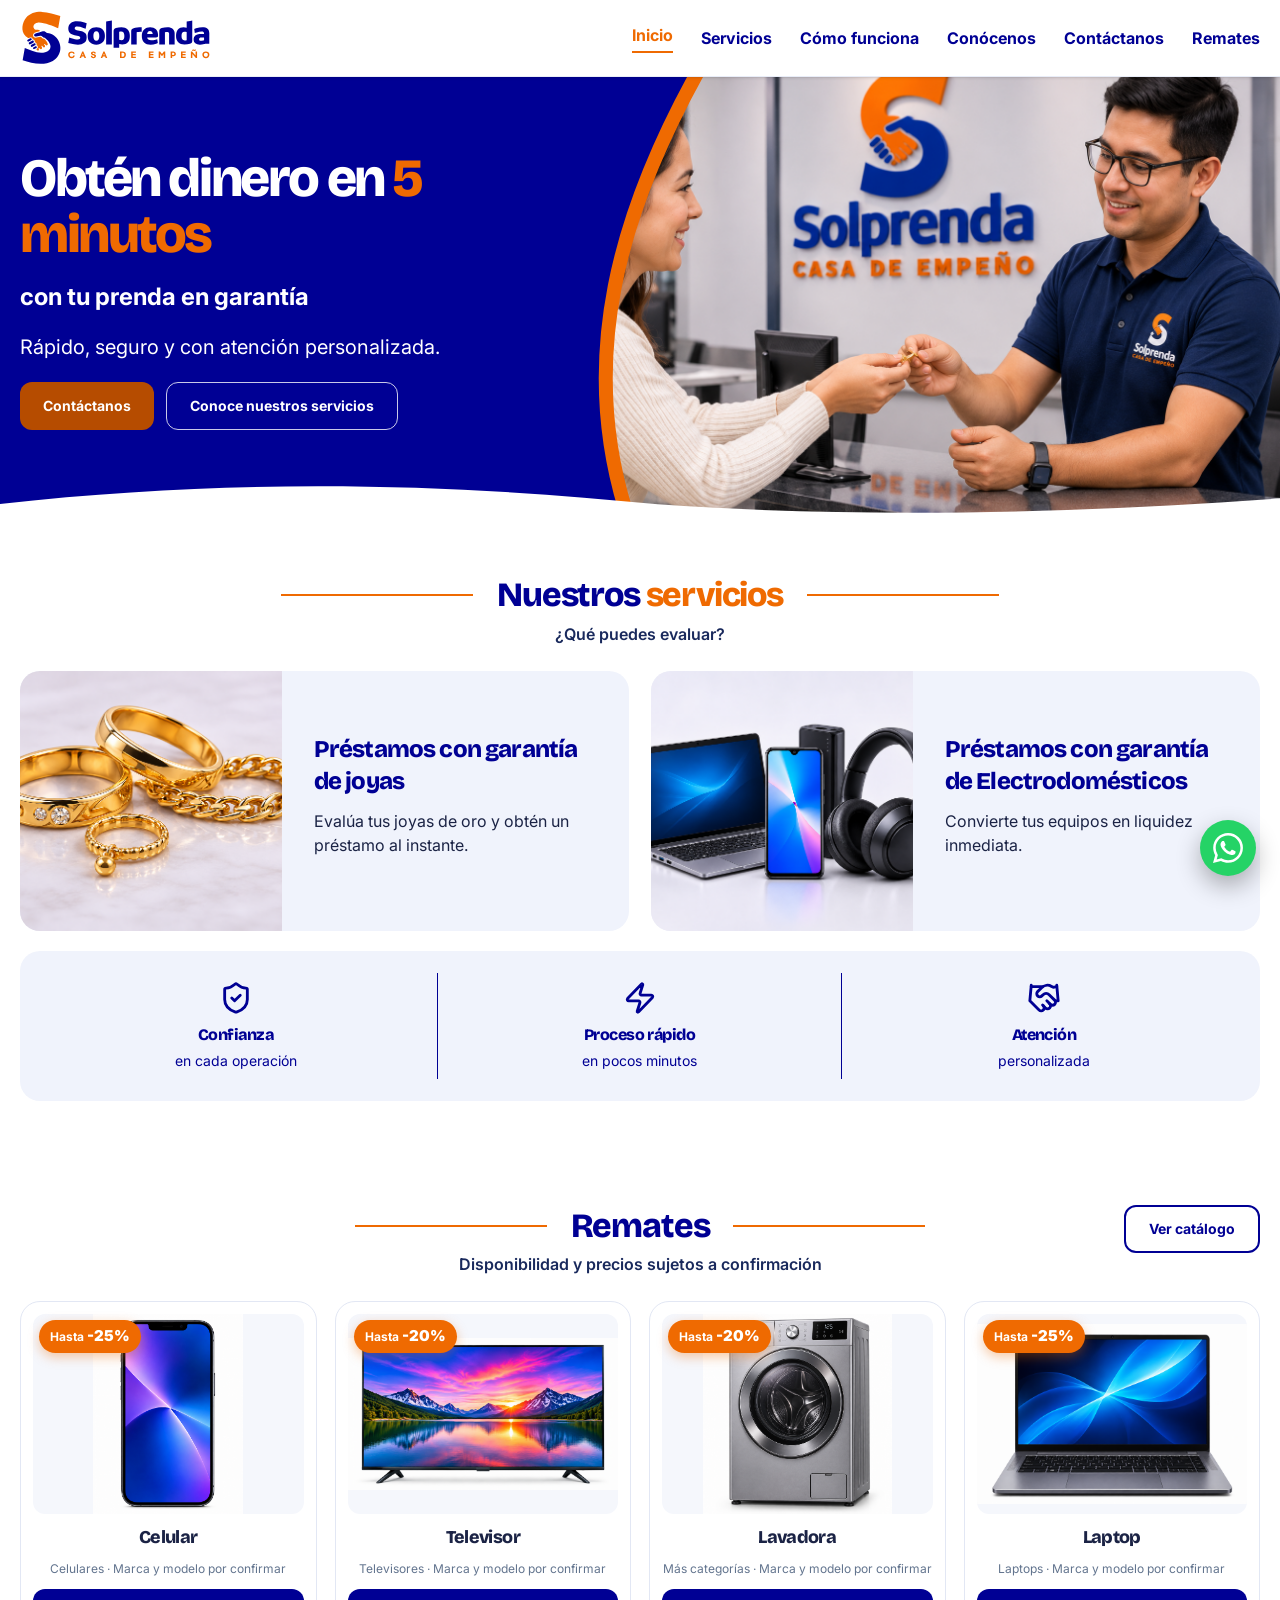
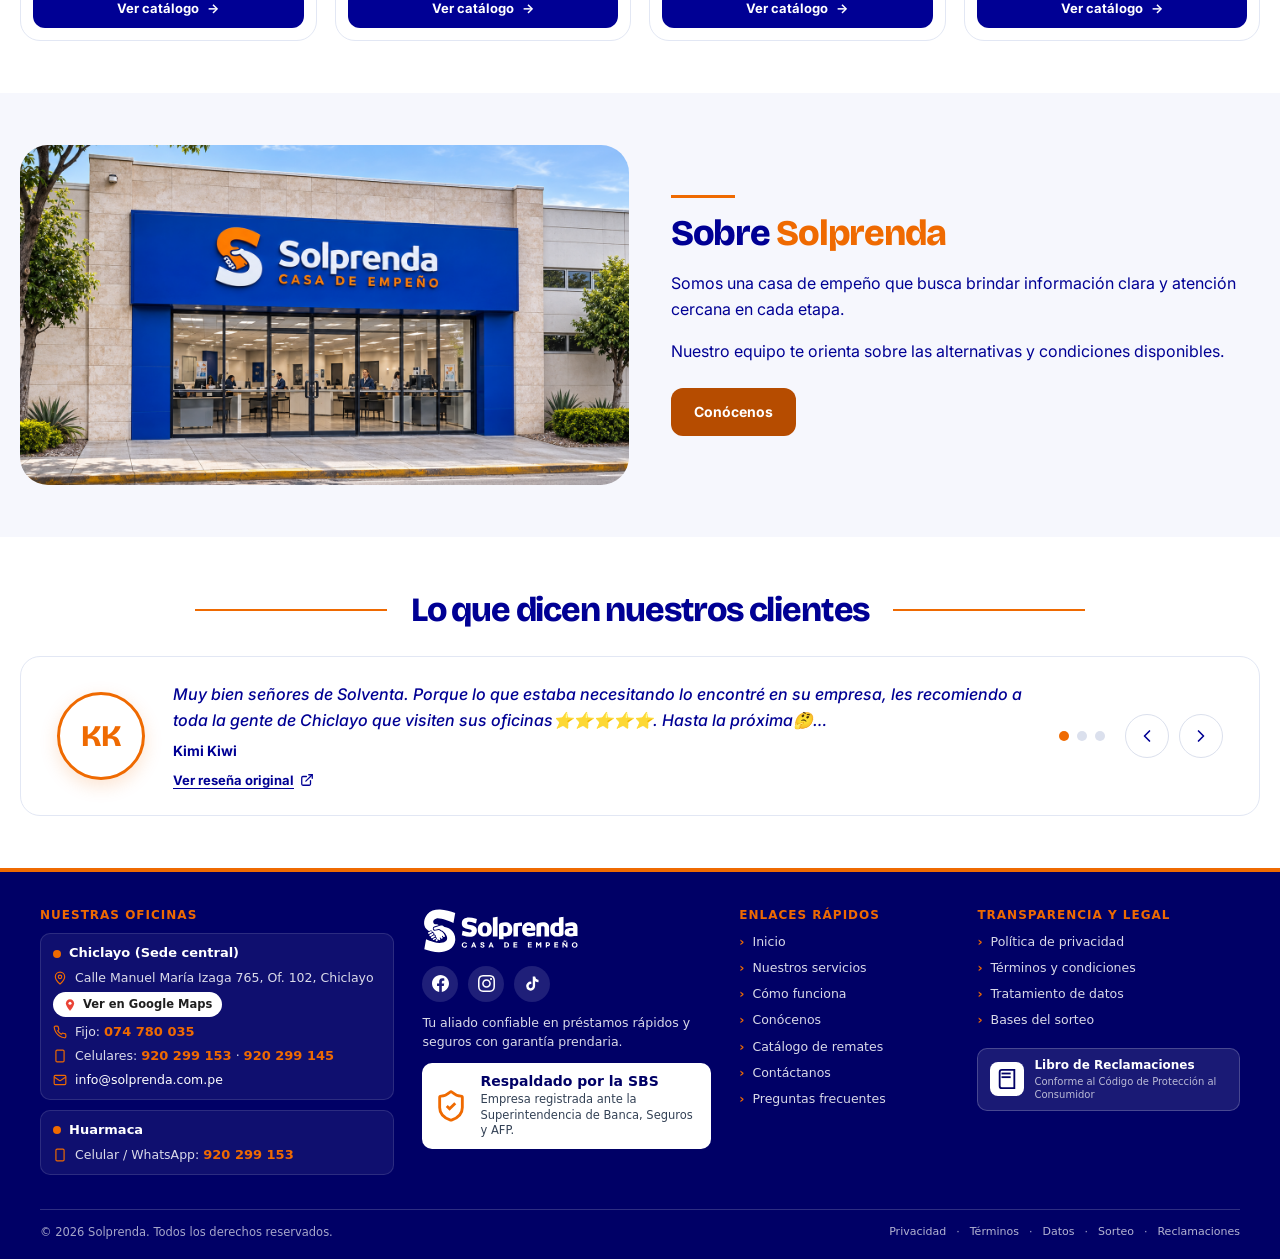
==== commit 27cf9b5a: "cambios footer" ====
--- a/index.html
+++ b/index.html
@@ -130,47 +130,53 @@
   }
 })();</script>  </main> <footer class="sp-footer">
 <style>
-.sp-footer{background:#000066;color:#fff;padding:52px 20px 24px;border-top:4px solid #ef6a01;font-family:system-ui,-apple-system,"Segoe UI",sans-serif}
+.sp-footer{background:#000066;color:#fff;padding:36px 20px 18px;border-top:4px solid #ef6a01;font-family:system-ui,-apple-system,"Segoe UI",sans-serif;font-size:13px;line-height:1.45;text-align:left}
 .sp-footer *{box-sizing:border-box}
+.sp-footer p{margin:0}
+.sp-footer svg,.sp-footer img{display:block;flex-shrink:0}
 .sp-footer a{color:#fff;text-decoration:none}
-.sp-footer a:hover{color:#ef6a01}
+.sp-footer nav{margin:0;padding:0;border:0;background:none}
+.sp-footer nav a{padding:0;border:0;font-weight:inherit;font-size:inherit}
+.sp-footer a:hover,.sp-footer nav a:hover{color:#ef6a01}
 .spf-wrap{max-width:1200px;margin:0 auto}
-.spf-grid{display:grid;grid-template-columns:1.35fr 1.1fr .8fr 1fr;gap:36px;padding-bottom:36px;border-bottom:1px solid rgba(255,255,255,.18)}
-.spf-h{margin:0 0 14px;font-size:13px;font-weight:700;text-transform:uppercase;letter-spacing:1px;color:#ef6a01}
-.spf-office{padding:14px 16px;border-radius:12px;background:rgba(255,255,255,.06);border:1px solid rgba(255,255,255,.12);display:flex;flex-direction:column;gap:9px;margin-bottom:12px}
-.spf-office-name{margin:0;font-size:14px;font-weight:700;display:flex;align-items:center;gap:8px}
-.spf-dot{width:9px;height:9px;border-radius:50%;background:#ef6a01;display:inline-block}
-.spf-row{margin:0;font-size:13px;color:rgba(255,255,255,.85);display:flex;align-items:flex-start;gap:9px;line-height:1.45}
-.spf-row svg{width:16px;height:16px;min-width:16px;margin-top:2px;stroke:#ef6a01}
-.spf-num{color:#ef6a01!important;font-weight:800;font-size:14px;white-space:nowrap}
-.sp-footer a.spf-num:hover{color:#fff!important}
-.spf-maps{display:inline-flex;align-items:center;gap:7px;margin-top:2px;padding:6px 11px;border-radius:999px;background:#fff;color:#1f1f1f!important;font-size:12px;font-weight:700;width:fit-content}
-.spf-maps:hover{background:#ffe9d6}
-.spf-maps svg{width:16px;height:16px;min-width:16px}
-.spf-brand{display:flex;flex-direction:column;gap:16px}
-.spf-brand p{margin:0;font-size:13px;line-height:1.55;color:rgba(255,255,255,.85)}
-.spf-social{display:flex;gap:12px}
-.spf-social a{width:42px;height:42px;border-radius:50%;background:rgba(255,255,255,.12);display:flex;align-items:center;justify-content:center;transition:background .2s}
-.spf-social a:hover{background:#ef6a01}
-.spf-social svg{width:19px;height:19px;fill:#fff}
-.spf-sbs{display:flex;align-items:center;gap:14px;padding:14px 16px;border-radius:12px;background:#fff;color:#000066}
-.spf-sbs img{height:46px;width:auto;max-width:110px;object-fit:contain}
-.spf-sbs-ico{width:40px;height:40px;min-width:40px;color:#ef6a01}
-.spf-sbs strong{display:block;font-size:16px;font-weight:800;color:#000066;line-height:1.2}
-.spf-sbs span{display:block;font-size:12.5px;color:#334155;line-height:1.35;margin-top:3px}
-.spf-links{display:flex;flex-direction:column;gap:10px;font-size:13px}
-.spf-links a{color:rgba(255,255,255,.85);display:flex;align-items:center;gap:8px}
+.spf-grid{display:grid;grid-template-columns:1.35fr 1.1fr .8fr 1fr;gap:28px;padding-bottom:24px;border-bottom:1px solid rgba(255,255,255,.18)}
+.sp-footer .spf-h{margin:0 0 10px;padding:0;font-family:inherit;font-size:12px;line-height:1.3;font-weight:700;text-transform:uppercase;letter-spacing:1px;color:#ef6a01}
+.spf-office{padding:10px 12px;border-radius:10px;background:rgba(255,255,255,.06);border:1px solid rgba(255,255,255,.12);display:flex;flex-direction:column;gap:6px;margin-bottom:10px}
+.sp-footer .spf-office-name{font-size:13px;font-weight:700;display:flex;align-items:center;gap:8px}
+.spf-dot{width:8px;height:8px;border-radius:50%;background:#ef6a01;display:inline-block}
+.sp-footer .spf-row{font-size:12.5px;color:rgba(255,255,255,.85);display:flex;align-items:flex-start;gap:8px;line-height:1.4}
+.spf-row svg{width:14px;height:14px;min-width:14px;margin-top:2px;stroke:#ef6a01}
+.sp-footer .spf-num{color:#ef6a01;font-weight:800;font-size:13px;white-space:nowrap}
+.sp-footer a.spf-num:hover{color:#fff}
+.sp-footer a.spf-maps{display:inline-flex;align-items:center;gap:6px;padding:4px 10px;border-radius:999px;background:#fff;color:#1f1f1f;font-size:11.5px;font-weight:700;width:fit-content}
+.sp-footer a.spf-maps:hover{background:#ffe9d6;color:#1f1f1f}
+.spf-maps svg{width:14px;height:14px;min-width:14px}
+.spf-brand{display:flex;flex-direction:column;gap:12px}
+.sp-footer .spf-brand p{font-size:12.5px;line-height:1.5;color:rgba(255,255,255,.85)}
+.spf-logo img{width:160px;max-width:100%;height:auto;filter:brightness(0) invert(1)}
+.spf-social{display:flex;gap:10px}
+.sp-footer .spf-social a{width:36px;height:36px;border-radius:50%;background:rgba(255,255,255,.12);display:flex;align-items:center;justify-content:center;transition:background .2s}
+.sp-footer .spf-social a:hover{background:#ef6a01}
+.spf-social svg{width:17px;height:17px;fill:#fff}
+.spf-sbs{display:flex;align-items:center;gap:12px;padding:10px 12px;border-radius:10px;background:#fff;color:#000066}
+.spf-sbs img{height:38px;width:auto;max-width:95px;object-fit:contain}
+.spf-sbs-ico{width:34px;height:34px;min-width:34px;color:#ef6a01}
+.spf-sbs strong{display:block;font-size:14px;font-weight:800;color:#000066;line-height:1.2}
+.spf-sbs span{display:block;font-size:11.5px;color:#334155;line-height:1.35;margin-top:2px}
+.sp-footer .spf-links{display:flex;flex-direction:column;gap:8px;font-size:12.5px}
+.sp-footer .spf-links a{color:rgba(255,255,255,.85);display:flex;align-items:center;gap:8px}
+.sp-footer .spf-links a:hover{color:#ef6a01}
 .spf-links a b{color:#ef6a01}
-.spf-book{margin-top:16px;padding:12px 14px;border-radius:10px;background:rgba(255,255,255,.1);border:1px solid rgba(255,255,255,.2);display:flex!important;align-items:center;gap:12px}
-.spf-book-ico{width:40px;height:40px;min-width:40px;border-radius:8px;background:#fff;display:flex;align-items:center;justify-content:center}
-.spf-book p{margin:0;font-size:12px;font-weight:700;color:#fff}
+.sp-footer a.spf-book{margin-top:10px;padding:9px 12px;border-radius:10px;background:rgba(255,255,255,.1);border:1px solid rgba(255,255,255,.2);display:flex;align-items:center;gap:10px;color:#fff}
+.spf-book-ico{width:34px;height:34px;min-width:34px;border-radius:8px;background:#fff;display:flex;align-items:center;justify-content:center}
+.sp-footer .spf-book p{font-size:12px;font-weight:700;color:#fff;line-height:1.3}
 .spf-book small{display:block;margin-top:2px;font-size:10px;font-weight:400;color:rgba(255,255,255,.7)}
-.spf-bottom{padding-top:20px;display:flex;flex-wrap:wrap;justify-content:space-between;align-items:center;gap:14px;font-size:12px;color:rgba(255,255,255,.65)}
-.spf-bottom p{margin:0}
-.spf-bottom nav{display:flex;flex-wrap:wrap;gap:12px;font-size:11px}
-.spf-bottom nav a{color:rgba(255,255,255,.7)}
+.spf-bottom{padding-top:14px;display:flex;flex-wrap:wrap;justify-content:space-between;align-items:center;gap:10px;font-size:11.5px;color:rgba(255,255,255,.65)}
+.sp-footer .spf-bottom nav{display:flex;flex-wrap:wrap;gap:10px;font-size:11px}
+.sp-footer .spf-bottom nav a{color:rgba(255,255,255,.7)}
+.sp-footer .spf-bottom nav a:hover{color:#ef6a01}
 @media(max-width:1024px){.spf-grid{grid-template-columns:1fr 1fr}}
-@media(max-width:620px){.spf-grid{grid-template-columns:1fr;gap:30px}.sp-footer{padding:40px 16px 96px}}
+@media(max-width:620px){.spf-grid{grid-template-columns:1fr;gap:22px}.sp-footer{padding:30px 16px 90px}}
 </style>
 <div class="spf-wrap">
   <div class="spf-grid">
@@ -199,8 +205,8 @@
 
     <!-- COLUMNA 2: LOGO, REDES SOCIALES (debajo del logo) Y SBS -->
     <div class="spf-brand">
-      <a href="/" aria-label="Solprenda, ir al inicio" style="display:inline-block">
-        <img src="/images/B_negativo_azul_horizontal.svg" alt="Solprenda — Casa de empeño" width="190" height="42" style="width:190px;max-width:100%;height:auto;filter:brightness(0) invert(1);display:block">
+      <a class="spf-logo" href="/" aria-label="Solprenda, ir al inicio" style="display:inline-block">
+        <img src="/images/B_negativo_azul_horizontal.svg" alt="Solprenda — Casa de empeño" width="160" height="35">
       </a>
       <div class="spf-social">
         <a href="https://www.facebook.com/SolprendaPE" target="_blank" rel="noopener noreferrer" aria-label="Solprenda en Facebook"><svg viewBox="0 0 24 24"><path d="M24 12.073c0-6.627-5.373-12-12-12s-12 5.373-12 12c0 5.99 4.388 10.954 10.125 11.854v-8.385H7.078v-3.47h3.047V9.43c0-3.007 1.792-4.669 4.533-4.669 1.312 0 2.686.235 2.686.235v2.953H15.83c-1.491 0-1.956.925-1.956 1.874v2.25h3.328l-.532 3.47h-2.796v8.385C19.612 23.027 24 18.062 24 12.073z"/></svg></a>
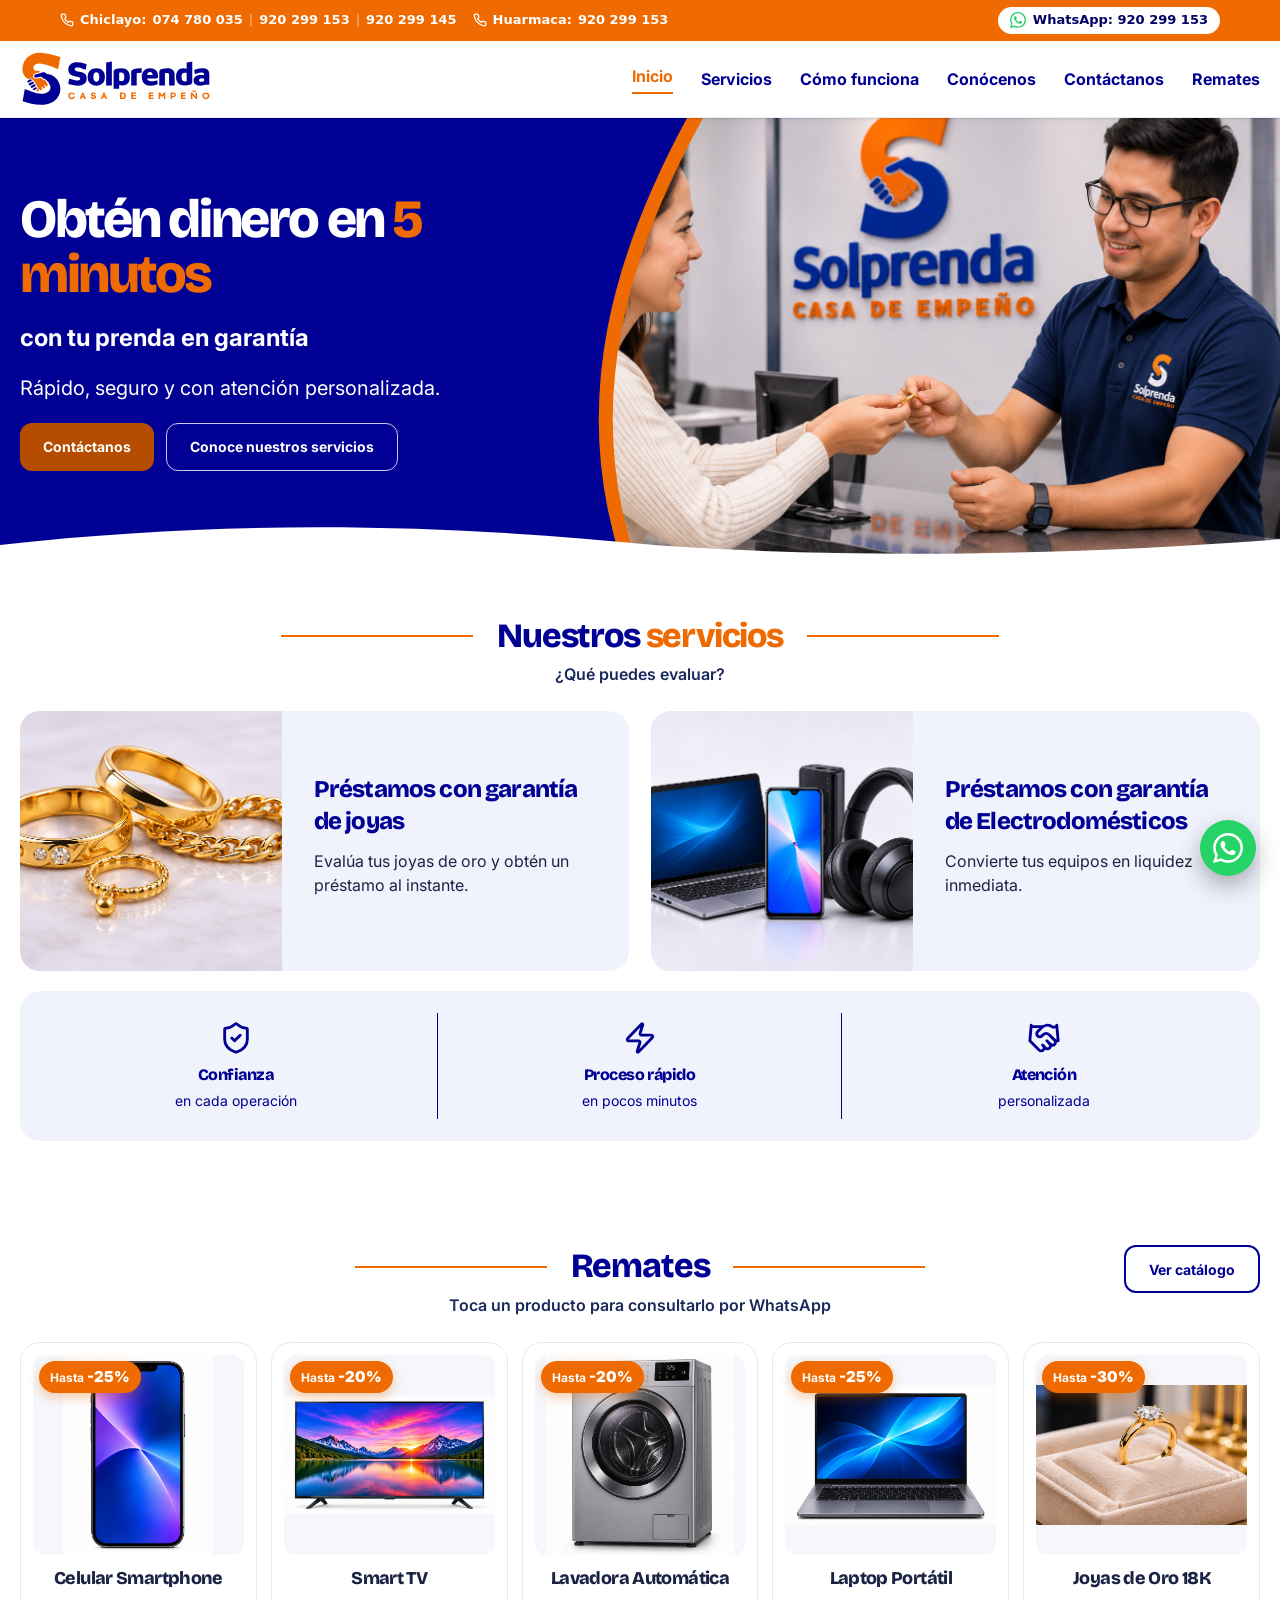
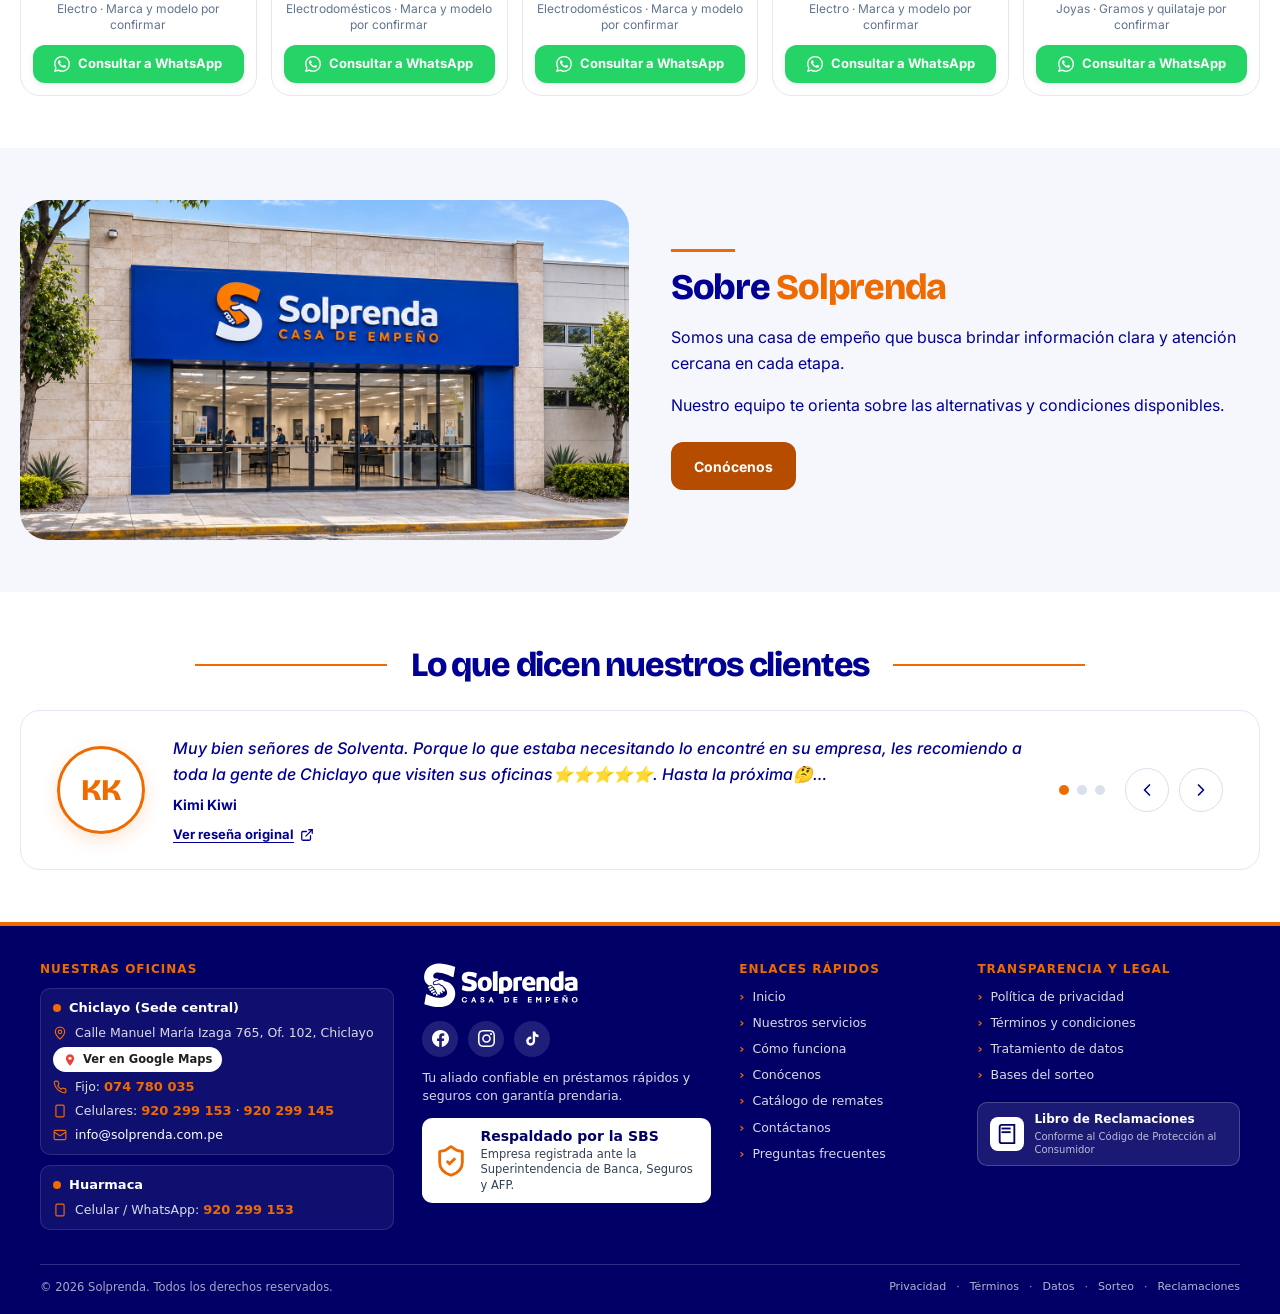
==== commit b3f2da4b: "Cambios en el header y footer" ====
--- a/index.html
+++ b/index.html
@@ -10,9 +10,19 @@
 .testimonial-slider #review-initials{color:var(--color-orange);font-size:30px;font-weight:800;letter-spacing:.5px;line-height:1}
 .testimonial-slider #review-source{display:inline-flex;align-items:center;gap:6px;margin-top:10px;color:var(--color-brand);font-size:13px;font-weight:700;text-decoration:underline;text-underline-offset:3px}
 .testimonial-slider #review-source:hover{color:#0000c8}
+
+.home-remates.grid-four{grid-template-columns:repeat(5,minmax(0,1fr));gap:14px}
+@media(max-width:1100px){.home-remates.grid-four{grid-template-columns:repeat(3,minmax(0,1fr))}}
+@media(max-width:900px){.home-remates.grid-four{grid-template-columns:repeat(2,minmax(0,1fr));gap:12px}}
+.rm-card{height:100%;text-decoration:none;color:inherit;cursor:pointer;transition:box-shadow .2s,transform .2s}
+.rm-card:hover,.rm-card:focus-visible{box-shadow:0 14px 30px rgba(0,0,148,.14);transform:translateY(-3px)}
+.rm-wsp{margin-top:auto;width:100%;display:flex;align-items:center;justify-content:center;gap:8px;padding:9px 12px;border-radius:12px;background:#25D366;color:#fff;font-size:13px;font-weight:700;box-shadow:0 2px 6px rgba(0,0,0,.08);transition:background .2s}
+.rm-card:hover .rm-wsp,.rm-card:focus-visible .rm-wsp{background:#1ebe5a}
 </style></head> <body> <a href="#main" class="sr-only focus:not-sr-only focus:absolute focus:z-100 focus:bg-white focus:p-4">
 Saltar al contenido
-</a> <header class="site-header sticky top-0 z-50 bg-white border-b border-[#e9edf8] shadow-sm"> <div class="container-site flex h-19 items-center justify-between gap-5"> <a href="/" aria-label="Solprenda, ir al inicio" class="shrink-0"> <img src="/images/A_positivo_color_horizontal.svg" alt="Solprenda — Casa de empeño" class="w-45 lg:w-48.75 h-auto"> </a> <nav class="desktop-nav hidden lg:flex items-center gap-5 xl:gap-7" aria-label="Navegación principal"> <a href="/" aria-current="page" class="text-[14px] xl:text-[15px] font-bold text-brand hover:text-orange transition-colors text-orange border-b-2 border-orange pb-1">Inicio</a><a href="/servicios/" class="text-[14px] xl:text-[15px] font-bold text-brand hover:text-orange transition-colors">Servicios</a><a href="/como-funciona/" class="text-[14px] xl:text-[15px] font-bold text-brand hover:text-orange transition-colors">Cómo funciona</a><a href="/conocenos/" class="text-[14px] xl:text-[15px] font-bold text-brand hover:text-orange transition-colors">Conócenos</a><a href="/contactanos/" class="text-[14px] xl:text-[15px] font-bold text-brand hover:text-orange transition-colors">Contáctanos</a><a href="/remates/" class="text-[14px] xl:text-[15px] font-bold text-brand hover:text-orange transition-colors">Remates</a> </nav> <button id="menu-toggle" class="lg:hidden flex size-11 items-center justify-center rounded-xl bg-mist text-brand" aria-expanded="false" aria-controls="mobile-nav" aria-label="Abrir navegación"><svg xmlns="http://www.w3.org/2000/svg" stroke-width="2" width="26" height="26" stroke="currentColor" stroke-linecap="round" stroke-linejoin="round" fill="none" viewBox="0 0 24 24" strokeWidth="2" aria-hidden="true" class="lucide lucide-menu">  <path d="M4 5h16"></path> <path d="M4 12h16"></path> <path d="M4 19h16"></path>  </svg></button> </div> <nav id="mobile-nav" class="hidden lg:hidden bg-white border-t border-[#edf0f8] shadow-lg" aria-label="Navegación móvil"> <div class="container-site flex flex-col py-3"> <a href="/" class="px-3 py-3 font-bold text-brand border-b border-[#e8edf8] text-orange"> Inicio</a><a href="/servicios/" class="px-3 py-3 font-bold text-brand border-b border-[#e8edf8]"> Servicios</a><a href="/como-funciona/" class="px-3 py-3 font-bold text-brand border-b border-[#e8edf8]"> Cómo funciona</a><a href="/conocenos/" class="px-3 py-3 font-bold text-brand border-b border-[#e8edf8]"> Conócenos</a><a href="/contactanos/" class="px-3 py-3 font-bold text-brand border-b border-[#e8edf8]"> Contáctanos</a><a href="/remates/" class="px-3 py-3 font-bold text-brand border-b border-[#e8edf8]"> Remates</a> <a href="/contactanos/" class="btn btn-primary my-3">
+</a> <!-- BARRA SUPERIOR: teléfonos de sedes y WhatsApp -->
+<div class="sp-topbar"><style>.sp-topbar{background:#ef6a01;color:#fff;font-family:system-ui,-apple-system,"Segoe UI",sans-serif;font-size:13px;line-height:1.3;position:relative;z-index:60}.sp-topbar *{box-sizing:border-box}.spt-in{max-width:1200px;margin:0 auto;padding:7px 20px;display:flex;align-items:center;justify-content:space-between;gap:10px 20px;flex-wrap:wrap}.spt-list{display:flex;align-items:center;flex-wrap:wrap;gap:4px 16px;margin:0;padding:0}.spt-item{display:inline-flex;align-items:center;gap:6px;white-space:nowrap}.spt-item b{font-weight:800}.sp-topbar svg{width:14px;height:14px;min-width:14px;display:block}.sp-topbar a{color:#fff;text-decoration:none;font-weight:600;border:0;padding:0}.sp-topbar a:hover{color:#000066;text-decoration:underline}.spt-sep{opacity:.55}.sp-topbar a.spt-wa{display:inline-flex;align-items:center;gap:7px;background:#fff;color:#000066;font-weight:800;padding:5px 12px;border-radius:999px;white-space:nowrap;text-decoration:none}.sp-topbar a.spt-wa svg{color:#25D366;width:16px;height:16px}.sp-topbar a.spt-wa:hover{background:#000066;color:#fff;text-decoration:none}@media(max-width:900px){.spt-hide-md{display:none!important}}@media(max-width:560px){.spt-in{justify-content:center;padding:6px 12px;font-size:12px}.spt-hide-sm{display:none!important}}</style><div class="spt-in"><div class="spt-list"><span class="spt-item"><svg viewBox="0 0 24 24" fill="none" stroke="currentColor" stroke-width="2.2" stroke-linecap="round" stroke-linejoin="round" aria-hidden="true"><path d="M22 16.92v3a2 2 0 0 1-2.18 2 19.79 19.79 0 0 1-8.63-3.07 19.5 19.5 0 0 1-6-6 19.79 19.79 0 0 1-3.07-8.67A2 2 0 0 1 4.11 2h3a2 2 0 0 1 2 1.72 12.84 12.84 0 0 0 .7 2.81 2 2 0 0 1-.45 2.11L8.09 9.91a16 16 0 0 0 6 6l1.27-1.27a2 2 0 0 1 2.11-.45 12.84 12.84 0 0 0 2.81.7A2 2 0 0 1 22 16.92z"/></svg><b>Chiclayo:</b> <a href="tel:+5174780035">074 780 035</a><span class="spt-sep spt-hide-sm">|</span><a class="spt-hide-sm" href="tel:+51920299153">920 299 153</a><span class="spt-sep spt-hide-sm">|</span><a class="spt-hide-sm" href="tel:+51920299145">920 299 145</a></span><span class="spt-item spt-hide-md"><svg viewBox="0 0 24 24" fill="none" stroke="currentColor" stroke-width="2.2" stroke-linecap="round" stroke-linejoin="round" aria-hidden="true"><path d="M22 16.92v3a2 2 0 0 1-2.18 2 19.79 19.79 0 0 1-8.63-3.07 19.5 19.5 0 0 1-6-6 19.79 19.79 0 0 1-3.07-8.67A2 2 0 0 1 4.11 2h3a2 2 0 0 1 2 1.72 12.84 12.84 0 0 0 .7 2.81 2 2 0 0 1-.45 2.11L8.09 9.91a16 16 0 0 0 6 6l1.27-1.27a2 2 0 0 1 2.11-.45 12.84 12.84 0 0 0 2.81.7A2 2 0 0 1 22 16.92z"/></svg><b>Huarmaca:</b> <a href="tel:+51920299153">920 299 153</a></span></div><a class="spt-wa" href="https://wa.me/51920299153?text=Hola%20Solprenda,%20deseo%20recibir%20informaci%C3%B3n" target="_blank" rel="noopener noreferrer" aria-label="Escríbenos por WhatsApp al 920 299 153"><svg viewBox="0 0 24 24" aria-hidden="true" fill="currentColor"><path d="M17.472 14.382c-.297-.149-1.758-.867-2.03-.967-.273-.099-.471-.148-.67.15-.197.297-.767.966-.94 1.164-.173.199-.347.223-.644.075-.297-.15-1.255-.463-2.39-1.475-.883-.788-1.48-1.761-1.653-2.059-.173-.297-.018-.458.13-.606.134-.133.298-.347.446-.52.149-.174.198-.298.298-.497.099-.198.05-.371-.025-.52-.075-.149-.669-1.612-.916-2.207-.242-.579-.487-.5-.669-.51-.173-.008-.371-.01-.57-.01-.198 0-.52.074-.792.372-.272.297-1.04 1.016-1.04 2.479 0 1.462 1.065 2.875 1.213 3.074.149.198 2.096 3.2 5.077 4.487.709.306 1.262.489 1.694.625.712.227 1.36.195 1.871.118.571-.085 1.758-.719 2.006-1.413.248-.694.248-1.289.173-1.413-.074-.124-.272-.198-.57-.347m-5.421 7.403h-.004a9.87 9.87 0 01-5.031-1.378l-.361-.214-3.741.982.998-3.648-.235-.374a9.86 9.86 0 01-1.51-5.26c.001-5.45 4.436-9.884 9.888-9.884 2.64 0 5.122 1.03 6.988 2.898a9.825 9.825 0 012.893 6.994c-.003 5.45-4.437 9.884-9.885 9.884m8.413-18.297A11.815 11.815 0 0012.05 0C5.495 0 .16 5.335.157 11.892c0 2.096.547 4.142 1.588 5.945L0 24l6.335-1.662c1.746.953 3.71 1.456 5.711 1.457h.004c6.554 0 11.89-5.335 11.893-11.893a11.82 11.82 0 00-3.48-8.413Z"/></svg>WhatsApp: 920 299 153</a></div></div>
+<header class="site-header sticky top-0 z-50 bg-white border-b border-[#e9edf8] shadow-sm"> <div class="container-site flex h-19 items-center justify-between gap-5"> <a href="/" aria-label="Solprenda, ir al inicio" class="shrink-0"> <img src="/images/A_positivo_color_horizontal.svg" alt="Solprenda — Casa de empeño" class="w-45 lg:w-48.75 h-auto"> </a> <nav class="desktop-nav hidden lg:flex items-center gap-5 xl:gap-7" aria-label="Navegación principal"> <a href="/" aria-current="page" class="text-[14px] xl:text-[15px] font-bold text-brand hover:text-orange transition-colors text-orange border-b-2 border-orange pb-1">Inicio</a><a href="/servicios/" class="text-[14px] xl:text-[15px] font-bold text-brand hover:text-orange transition-colors">Servicios</a><a href="/como-funciona/" class="text-[14px] xl:text-[15px] font-bold text-brand hover:text-orange transition-colors">Cómo funciona</a><a href="/conocenos/" class="text-[14px] xl:text-[15px] font-bold text-brand hover:text-orange transition-colors">Conócenos</a><a href="/contactanos/" class="text-[14px] xl:text-[15px] font-bold text-brand hover:text-orange transition-colors">Contáctanos</a><a href="/remates/" class="text-[14px] xl:text-[15px] font-bold text-brand hover:text-orange transition-colors">Remates</a> </nav> <button id="menu-toggle" class="lg:hidden flex size-11 items-center justify-center rounded-xl bg-mist text-brand" aria-expanded="false" aria-controls="mobile-nav" aria-label="Abrir navegación"><svg xmlns="http://www.w3.org/2000/svg" stroke-width="2" width="26" height="26" stroke="currentColor" stroke-linecap="round" stroke-linejoin="round" fill="none" viewBox="0 0 24 24" strokeWidth="2" aria-hidden="true" class="lucide lucide-menu">  <path d="M4 5h16"></path> <path d="M4 12h16"></path> <path d="M4 19h16"></path>  </svg></button> </div> <nav id="mobile-nav" class="hidden lg:hidden bg-white border-t border-[#edf0f8] shadow-lg" aria-label="Navegación móvil"> <div class="container-site flex flex-col py-3"> <a href="/" class="px-3 py-3 font-bold text-brand border-b border-[#e8edf8] text-orange"> Inicio</a><a href="/servicios/" class="px-3 py-3 font-bold text-brand border-b border-[#e8edf8]"> Servicios</a><a href="/como-funciona/" class="px-3 py-3 font-bold text-brand border-b border-[#e8edf8]"> Cómo funciona</a><a href="/conocenos/" class="px-3 py-3 font-bold text-brand border-b border-[#e8edf8]"> Conócenos</a><a href="/contactanos/" class="px-3 py-3 font-bold text-brand border-b border-[#e8edf8]"> Contáctanos</a><a href="/remates/" class="px-3 py-3 font-bold text-brand border-b border-[#e8edf8]"> Remates</a> <a href="/contactanos/" class="btn btn-primary my-3">
 Contáctanos
 </a> </div> </nav> </header> <script type="module">const t=document.getElementById("menu-toggle"),n=document.getElementById("mobile-nav");t?.addEventListener("click",()=>{const e=t.getAttribute("aria-expanded")==="true";t.setAttribute("aria-expanded",String(!e)),n?.classList.toggle("hidden",e),t.setAttribute("aria-label",e?"Abrir navegación":"Cerrar navegación")});document.addEventListener("keydown",e=>{e.key==="Escape"&&(n?.classList.add("hidden"),t?.setAttribute("aria-expanded","false"))});</script> <main id="main">  <section class="hero" aria-labelledby="hero-title" data-astro-cid-bbe6dxrz> <div class="hero-image" style="background-image:url('/images/01-hero-photograph.png')" role="img" aria-label="Imagen ilustrativa relacionada con Solprenda" data-astro-cid-bbe6dxrz></div> <svg class="hero-divider-curve" viewBox="0 0 1440 445" fill="none" xmlns="http://www.w3.org/2000/svg" preserveAspectRatio="none" aria-hidden="true" focusable="false" data-astro-cid-bbe6dxrz> <path class="hero-divider-fill" d="M0,0 L785,-5 C702,128 644,282 710,450 L0,450 Z" data-astro-cid-bbe6dxrz></path> <path class="hero-divider-line" d="M785,-5 C702,128 644,282 710,450" fill="none" data-astro-cid-bbe6dxrz></path> </svg> <div class="container-site hero-content" data-astro-cid-bbe6dxrz> <div class="hero-copy" data-astro-cid-bbe6dxrz>  <h1 id="hero-title" data-astro-cid-bbe6dxrz> Obtén dinero en   <span class="orange" data-astro-cid-bbe6dxrz>5 minutos</span> </h1><p class="font-bold text-[clamp(17px,2vw,24px)]!" data-astro-cid-bbe6dxrz>con tu prenda en garantía</p><p data-astro-cid-bbe6dxrz>Rápido, seguro y con atención personalizada.</p><div class="flex flex-wrap gap-3 mt-5" data-astro-cid-bbe6dxrz>  <a href="/contactanos/" class="btn btn-primary"> Contáctanos  </a> <a href="/servicios/" class="btn btn-hero"> 
 Conoce nuestros servicios
@@ -28,11 +38,7 @@
         text-2xl 
         md:text-[34px] 
         leading-tight 
-        text-brand"> <span>Remates </span> </h2> <p class="section-subtitle text-sm md:text-base">Disponibilidad y precios sujetos a confirmación</p> </div> <div class="md:absolute md:right-0 md:top-0 flex justify-center mb-5"> <a href="/remates/" class="btn btn-outline"> Ver catálogo  </a> </div> </div> <div class="grid-four"> <article class="home-remate rounded-[20px] border border-[#e2e7f4] bg-white p-3 flex flex-col items-center text-center gap-3 hover:shadow-lg transition-shadow"> <span class="home-badge">Hasta <strong>-25%</strong></span> <img src="/images/06-product-card-celular-provisional-photograph.png" alt="Referencia visual: Celular" class="w-full h-42.5 md:h-50 object-contain rounded-xl bg-[#f5f7fc]" loading="lazy"> <h3 class="heading-font text-lg leading-tight">Celular</h3><p class="text-xs text-slate-500"> Celulares · Marca y modelo por confirmar
-</p><a href="/remates/?categoria=Electro#categorias" class="home-cat-btn" aria-label="Ver catálogo de Electro">Ver catálogo <span aria-hidden="true">→</span></a> </article><article class="home-remate rounded-[20px] border border-[#e2e7f4] bg-white p-3 flex flex-col items-center text-center gap-3 hover:shadow-lg transition-shadow"> <span class="home-badge">Hasta <strong>-20%</strong></span> <img src="/images/06-product-card-televisor-provisional-photograph.png" alt="Referencia visual: Televisor" class="w-full h-42.5 md:h-50 object-contain rounded-xl bg-[#f5f7fc]" loading="lazy"> <h3 class="heading-font text-lg leading-tight">Televisor</h3><p class="text-xs text-slate-500"> Televisores · Marca y modelo por confirmar
-</p><a href="/remates/?categoria=Electrodom%C3%A9sticos#categorias" class="home-cat-btn" aria-label="Ver catálogo de Electrodomésticos">Ver catálogo <span aria-hidden="true">→</span></a> </article><article class="home-remate rounded-[20px] border border-[#e2e7f4] bg-white p-3 flex flex-col items-center text-center gap-3 hover:shadow-lg transition-shadow"> <span class="home-badge">Hasta <strong>-20%</strong></span> <img src="/images/06-product-card-lavadora-provisional-photograph.png" alt="Referencia visual: Lavadora" class="w-full h-42.5 md:h-50 object-contain rounded-xl bg-[#f5f7fc]" loading="lazy"> <h3 class="heading-font text-lg leading-tight">Lavadora</h3><p class="text-xs text-slate-500"> Más categorías · Marca y modelo por confirmar
-</p><a href="/remates/?categoria=Electrodom%C3%A9sticos#categorias" class="home-cat-btn" aria-label="Ver catálogo de Electrodomésticos">Ver catálogo <span aria-hidden="true">→</span></a> </article><article class="home-remate rounded-[20px] border border-[#e2e7f4] bg-white p-3 flex flex-col items-center text-center gap-3 hover:shadow-lg transition-shadow"> <span class="home-badge">Hasta <strong>-25%</strong></span> <img src="/images/06-product-card-laptop-provisional-photograph.png" alt="Referencia visual: Laptop" class="w-full h-42.5 md:h-50 object-contain rounded-xl bg-[#f5f7fc]" loading="lazy"> <h3 class="heading-font text-lg leading-tight">Laptop</h3><p class="text-xs text-slate-500"> Laptops · Marca y modelo por confirmar
-</p><a href="/remates/?categoria=Electro#categorias" class="home-cat-btn" aria-label="Ver catálogo de Electro">Ver catálogo <span aria-hidden="true">→</span></a> </article> </div> </section> <section class="bg-[#f6f7fd] section-space"> <div class="container-site grid-two items-center"> <div class="overflow-hidden rounded-[28px] h-77.5 md:h-85"> <img class="responsive-image" src="/images/01-about-photograph.png" alt="Referencia visual de sede de Solprenda" loading="lazy"> </div> <div class="md:pl-5 text-brand"> <div class="h-0.75 w-16 bg-orange mb-4"></div> <h2 class="heading-font text-3xl md:text-4xl mb-4 ">
+        text-brand"> <span>Remates </span> </h2> <p class="section-subtitle text-sm md:text-base">Toca un producto para consultarlo por WhatsApp</p> </div> <div class="md:absolute md:right-0 md:top-0 flex justify-center mb-5"> <a href="/remates/" class="btn btn-outline"> Ver catálogo  </a> </div> </div> <div class="grid-four home-remates"><a href="https://wa.me/51920299153?text=Hola%20Solprenda,%20deseo%20consultar%20por%20el%20remate:%20Celular%20Smartphone" target="_blank" rel="noopener noreferrer" class="home-remate rm-card rounded-[20px] border border-[#e2e7f4] bg-white p-3 flex flex-col items-center text-center gap-3" aria-label="Consultar por WhatsApp: Celular Smartphone"> <span class="home-badge">Hasta <strong>-25%</strong></span> <img src="/images/06-product-card-celular-provisional-photograph.png" alt="Referencia visual: Celular" class="w-full h-42.5 md:h-50 object-contain rounded-xl bg-[#f5f7fc]" loading="lazy"> <h3 class="heading-font text-lg leading-tight">Celular Smartphone</h3><p class="text-xs text-slate-500"> Electro · Marca y modelo por confirmar </p> <span class="rm-wsp"><svg viewBox="0 0 24 24" width="16" height="16" style="width:16px;height:16px;min-width:16px;fill:#fff;display:inline-block" aria-hidden="true"><path d="M17.472 14.382c-.297-.149-1.758-.867-2.03-.967-.273-.099-.471-.148-.67.15-.197.297-.767.966-.94 1.164-.173.199-.347.223-.644.075-.297-.15-1.255-.463-2.39-1.475-.883-.788-1.48-1.761-1.653-2.059-.173-.297-.018-.458.13-.606.134-.133.298-.347.446-.52.149-.174.198-.298.298-.497.099-.198.05-.371-.025-.52-.075-.149-.669-1.612-.916-2.207-.242-.579-.487-.5-.669-.51-.173-.008-.371-.01-.57-.01-.198 0-.52.074-.792.372-.272.297-1.04 1.016-1.04 2.479 0 1.462 1.065 2.875 1.213 3.074.149.198 2.096 3.2 5.077 4.487.709.306 1.262.489 1.694.625.712.227 1.36.195 1.871.118.571-.085 1.758-.719 2.006-1.413.248-.694.248-1.289.173-1.413-.074-.124-.272-.198-.57-.347m-5.421 7.403h-.004a9.87 9.87 0 01-5.031-1.378l-.361-.214-3.741.982.998-3.648-.235-.374a9.86 9.86 0 01-1.51-5.26c.001-5.45 4.436-9.884 9.888-9.884 2.64 0 5.122 1.03 6.988 2.898a9.825 9.825 0 012.893 6.994c-.003 5.45-4.437 9.884-9.885 9.884m8.413-18.297A11.815 11.815 0 0012.05 0C5.495 0 .16 5.335.157 11.892c0 2.096.547 4.142 1.588 5.945L0 24l6.335-1.662c1.746.953 3.71 1.456 5.711 1.457h.004c6.554 0 11.89-5.335 11.893-11.893a11.82 11.82 0 00-3.48-8.413Z"/></svg> Consultar a WhatsApp</span> </a><a href="https://wa.me/51920299153?text=Hola%20Solprenda,%20deseo%20consultar%20por%20el%20remate:%20Smart%20TV" target="_blank" rel="noopener noreferrer" class="home-remate rm-card rounded-[20px] border border-[#e2e7f4] bg-white p-3 flex flex-col items-center text-center gap-3" aria-label="Consultar por WhatsApp: Smart TV"> <span class="home-badge">Hasta <strong>-20%</strong></span> <img src="/images/06-product-card-televisor-provisional-photograph.png" alt="Referencia visual: Televisor" class="w-full h-42.5 md:h-50 object-contain rounded-xl bg-[#f5f7fc]" loading="lazy"> <h3 class="heading-font text-lg leading-tight">Smart TV</h3><p class="text-xs text-slate-500"> Electrodomésticos · Marca y modelo por confirmar </p> <span class="rm-wsp"><svg viewBox="0 0 24 24" width="16" height="16" style="width:16px;height:16px;min-width:16px;fill:#fff;display:inline-block" aria-hidden="true"><path d="M17.472 14.382c-.297-.149-1.758-.867-2.03-.967-.273-.099-.471-.148-.67.15-.197.297-.767.966-.94 1.164-.173.199-.347.223-.644.075-.297-.15-1.255-.463-2.39-1.475-.883-.788-1.48-1.761-1.653-2.059-.173-.297-.018-.458.13-.606.134-.133.298-.347.446-.52.149-.174.198-.298.298-.497.099-.198.05-.371-.025-.52-.075-.149-.669-1.612-.916-2.207-.242-.579-.487-.5-.669-.51-.173-.008-.371-.01-.57-.01-.198 0-.52.074-.792.372-.272.297-1.04 1.016-1.04 2.479 0 1.462 1.065 2.875 1.213 3.074.149.198 2.096 3.2 5.077 4.487.709.306 1.262.489 1.694.625.712.227 1.36.195 1.871.118.571-.085 1.758-.719 2.006-1.413.248-.694.248-1.289.173-1.413-.074-.124-.272-.198-.57-.347m-5.421 7.403h-.004a9.87 9.87 0 01-5.031-1.378l-.361-.214-3.741.982.998-3.648-.235-.374a9.86 9.86 0 01-1.51-5.26c.001-5.45 4.436-9.884 9.888-9.884 2.64 0 5.122 1.03 6.988 2.898a9.825 9.825 0 012.893 6.994c-.003 5.45-4.437 9.884-9.885 9.884m8.413-18.297A11.815 11.815 0 0012.05 0C5.495 0 .16 5.335.157 11.892c0 2.096.547 4.142 1.588 5.945L0 24l6.335-1.662c1.746.953 3.71 1.456 5.711 1.457h.004c6.554 0 11.89-5.335 11.893-11.893a11.82 11.82 0 00-3.48-8.413Z"/></svg> Consultar a WhatsApp</span> </a><a href="https://wa.me/51920299153?text=Hola%20Solprenda,%20deseo%20consultar%20por%20el%20remate:%20Lavadora%20Autom%C3%A1tica" target="_blank" rel="noopener noreferrer" class="home-remate rm-card rounded-[20px] border border-[#e2e7f4] bg-white p-3 flex flex-col items-center text-center gap-3" aria-label="Consultar por WhatsApp: Lavadora Automática"> <span class="home-badge">Hasta <strong>-20%</strong></span> <img src="/images/06-product-card-lavadora-provisional-photograph.png" alt="Referencia visual: Lavadora" class="w-full h-42.5 md:h-50 object-contain rounded-xl bg-[#f5f7fc]" loading="lazy"> <h3 class="heading-font text-lg leading-tight">Lavadora Automática</h3><p class="text-xs text-slate-500"> Electrodomésticos · Marca y modelo por confirmar </p> <span class="rm-wsp"><svg viewBox="0 0 24 24" width="16" height="16" style="width:16px;height:16px;min-width:16px;fill:#fff;display:inline-block" aria-hidden="true"><path d="M17.472 14.382c-.297-.149-1.758-.867-2.03-.967-.273-.099-.471-.148-.67.15-.197.297-.767.966-.94 1.164-.173.199-.347.223-.644.075-.297-.15-1.255-.463-2.39-1.475-.883-.788-1.48-1.761-1.653-2.059-.173-.297-.018-.458.13-.606.134-.133.298-.347.446-.52.149-.174.198-.298.298-.497.099-.198.05-.371-.025-.52-.075-.149-.669-1.612-.916-2.207-.242-.579-.487-.5-.669-.51-.173-.008-.371-.01-.57-.01-.198 0-.52.074-.792.372-.272.297-1.04 1.016-1.04 2.479 0 1.462 1.065 2.875 1.213 3.074.149.198 2.096 3.2 5.077 4.487.709.306 1.262.489 1.694.625.712.227 1.36.195 1.871.118.571-.085 1.758-.719 2.006-1.413.248-.694.248-1.289.173-1.413-.074-.124-.272-.198-.57-.347m-5.421 7.403h-.004a9.87 9.87 0 01-5.031-1.378l-.361-.214-3.741.982.998-3.648-.235-.374a9.86 9.86 0 01-1.51-5.26c.001-5.45 4.436-9.884 9.888-9.884 2.64 0 5.122 1.03 6.988 2.898a9.825 9.825 0 012.893 6.994c-.003 5.45-4.437 9.884-9.885 9.884m8.413-18.297A11.815 11.815 0 0012.05 0C5.495 0 .16 5.335.157 11.892c0 2.096.547 4.142 1.588 5.945L0 24l6.335-1.662c1.746.953 3.71 1.456 5.711 1.457h.004c6.554 0 11.89-5.335 11.893-11.893a11.82 11.82 0 00-3.48-8.413Z"/></svg> Consultar a WhatsApp</span> </a><a href="https://wa.me/51920299153?text=Hola%20Solprenda,%20deseo%20consultar%20por%20el%20remate:%20Laptop%20Port%C3%A1til" target="_blank" rel="noopener noreferrer" class="home-remate rm-card rounded-[20px] border border-[#e2e7f4] bg-white p-3 flex flex-col items-center text-center gap-3" aria-label="Consultar por WhatsApp: Laptop Portátil"> <span class="home-badge">Hasta <strong>-25%</strong></span> <img src="/images/06-product-card-laptop-provisional-photograph.png" alt="Referencia visual: Laptop" class="w-full h-42.5 md:h-50 object-contain rounded-xl bg-[#f5f7fc]" loading="lazy"> <h3 class="heading-font text-lg leading-tight">Laptop Portátil</h3><p class="text-xs text-slate-500"> Electro · Marca y modelo por confirmar </p> <span class="rm-wsp"><svg viewBox="0 0 24 24" width="16" height="16" style="width:16px;height:16px;min-width:16px;fill:#fff;display:inline-block" aria-hidden="true"><path d="M17.472 14.382c-.297-.149-1.758-.867-2.03-.967-.273-.099-.471-.148-.67.15-.197.297-.767.966-.94 1.164-.173.199-.347.223-.644.075-.297-.15-1.255-.463-2.39-1.475-.883-.788-1.48-1.761-1.653-2.059-.173-.297-.018-.458.13-.606.134-.133.298-.347.446-.52.149-.174.198-.298.298-.497.099-.198.05-.371-.025-.52-.075-.149-.669-1.612-.916-2.207-.242-.579-.487-.5-.669-.51-.173-.008-.371-.01-.57-.01-.198 0-.52.074-.792.372-.272.297-1.04 1.016-1.04 2.479 0 1.462 1.065 2.875 1.213 3.074.149.198 2.096 3.2 5.077 4.487.709.306 1.262.489 1.694.625.712.227 1.36.195 1.871.118.571-.085 1.758-.719 2.006-1.413.248-.694.248-1.289.173-1.413-.074-.124-.272-.198-.57-.347m-5.421 7.403h-.004a9.87 9.87 0 01-5.031-1.378l-.361-.214-3.741.982.998-3.648-.235-.374a9.86 9.86 0 01-1.51-5.26c.001-5.45 4.436-9.884 9.888-9.884 2.64 0 5.122 1.03 6.988 2.898a9.825 9.825 0 012.893 6.994c-.003 5.45-4.437 9.884-9.885 9.884m8.413-18.297A11.815 11.815 0 0012.05 0C5.495 0 .16 5.335.157 11.892c0 2.096.547 4.142 1.588 5.945L0 24l6.335-1.662c1.746.953 3.71 1.456 5.711 1.457h.004c6.554 0 11.89-5.335 11.893-11.893a11.82 11.82 0 00-3.48-8.413Z"/></svg> Consultar a WhatsApp</span> </a><a href="https://wa.me/51920299153?text=Hola%20Solprenda,%20deseo%20consultar%20por%20el%20remate:%20Joyas%20de%20Oro%2018K" target="_blank" rel="noopener noreferrer" class="home-remate rm-card rounded-[20px] border border-[#e2e7f4] bg-white p-3 flex flex-col items-center text-center gap-3" aria-label="Consultar por WhatsApp: Joyas de Oro 18K"> <span class="home-badge">Hasta <strong>-30%</strong></span> <img src="/images/02-jewelry-photograph.png" alt="Referencia visual: Joyas de Oro" class="w-full h-42.5 md:h-50 object-contain rounded-xl bg-[#f5f7fc]" loading="lazy"> <h3 class="heading-font text-lg leading-tight">Joyas de Oro 18K</h3><p class="text-xs text-slate-500"> Joyas · Gramos y quilataje por confirmar </p> <span class="rm-wsp"><svg viewBox="0 0 24 24" width="16" height="16" style="width:16px;height:16px;min-width:16px;fill:#fff;display:inline-block" aria-hidden="true"><path d="M17.472 14.382c-.297-.149-1.758-.867-2.03-.967-.273-.099-.471-.148-.67.15-.197.297-.767.966-.94 1.164-.173.199-.347.223-.644.075-.297-.15-1.255-.463-2.39-1.475-.883-.788-1.48-1.761-1.653-2.059-.173-.297-.018-.458.13-.606.134-.133.298-.347.446-.52.149-.174.198-.298.298-.497.099-.198.05-.371-.025-.52-.075-.149-.669-1.612-.916-2.207-.242-.579-.487-.5-.669-.51-.173-.008-.371-.01-.57-.01-.198 0-.52.074-.792.372-.272.297-1.04 1.016-1.04 2.479 0 1.462 1.065 2.875 1.213 3.074.149.198 2.096 3.2 5.077 4.487.709.306 1.262.489 1.694.625.712.227 1.36.195 1.871.118.571-.085 1.758-.719 2.006-1.413.248-.694.248-1.289.173-1.413-.074-.124-.272-.198-.57-.347m-5.421 7.403h-.004a9.87 9.87 0 01-5.031-1.378l-.361-.214-3.741.982.998-3.648-.235-.374a9.86 9.86 0 01-1.51-5.26c.001-5.45 4.436-9.884 9.888-9.884 2.64 0 5.122 1.03 6.988 2.898a9.825 9.825 0 012.893 6.994c-.003 5.45-4.437 9.884-9.885 9.884m8.413-18.297A11.815 11.815 0 0012.05 0C5.495 0 .16 5.335.157 11.892c0 2.096.547 4.142 1.588 5.945L0 24l6.335-1.662c1.746.953 3.71 1.456 5.711 1.457h.004c6.554 0 11.89-5.335 11.893-11.893a11.82 11.82 0 00-3.48-8.413Z"/></svg> Consultar a WhatsApp</span> </a></div> </section> <section class="bg-[#f6f7fd] section-space"> <div class="container-site grid-two items-center"> <div class="overflow-hidden rounded-[28px] h-77.5 md:h-85"> <img class="responsive-image" src="/images/01-about-photograph.png" alt="Referencia visual de sede de Solprenda" loading="lazy"> </div> <div class="md:pl-5 text-brand"> <div class="h-0.75 w-16 bg-orange mb-4"></div> <h2 class="heading-font text-3xl md:text-4xl mb-4 ">
 Sobre <span class="orange">Solprenda</span> </h2> <p class="mb-4 leading-relaxed">
 Somos una casa de empeño que busca brindar información clara y
           atención cercana en cada etapa.
